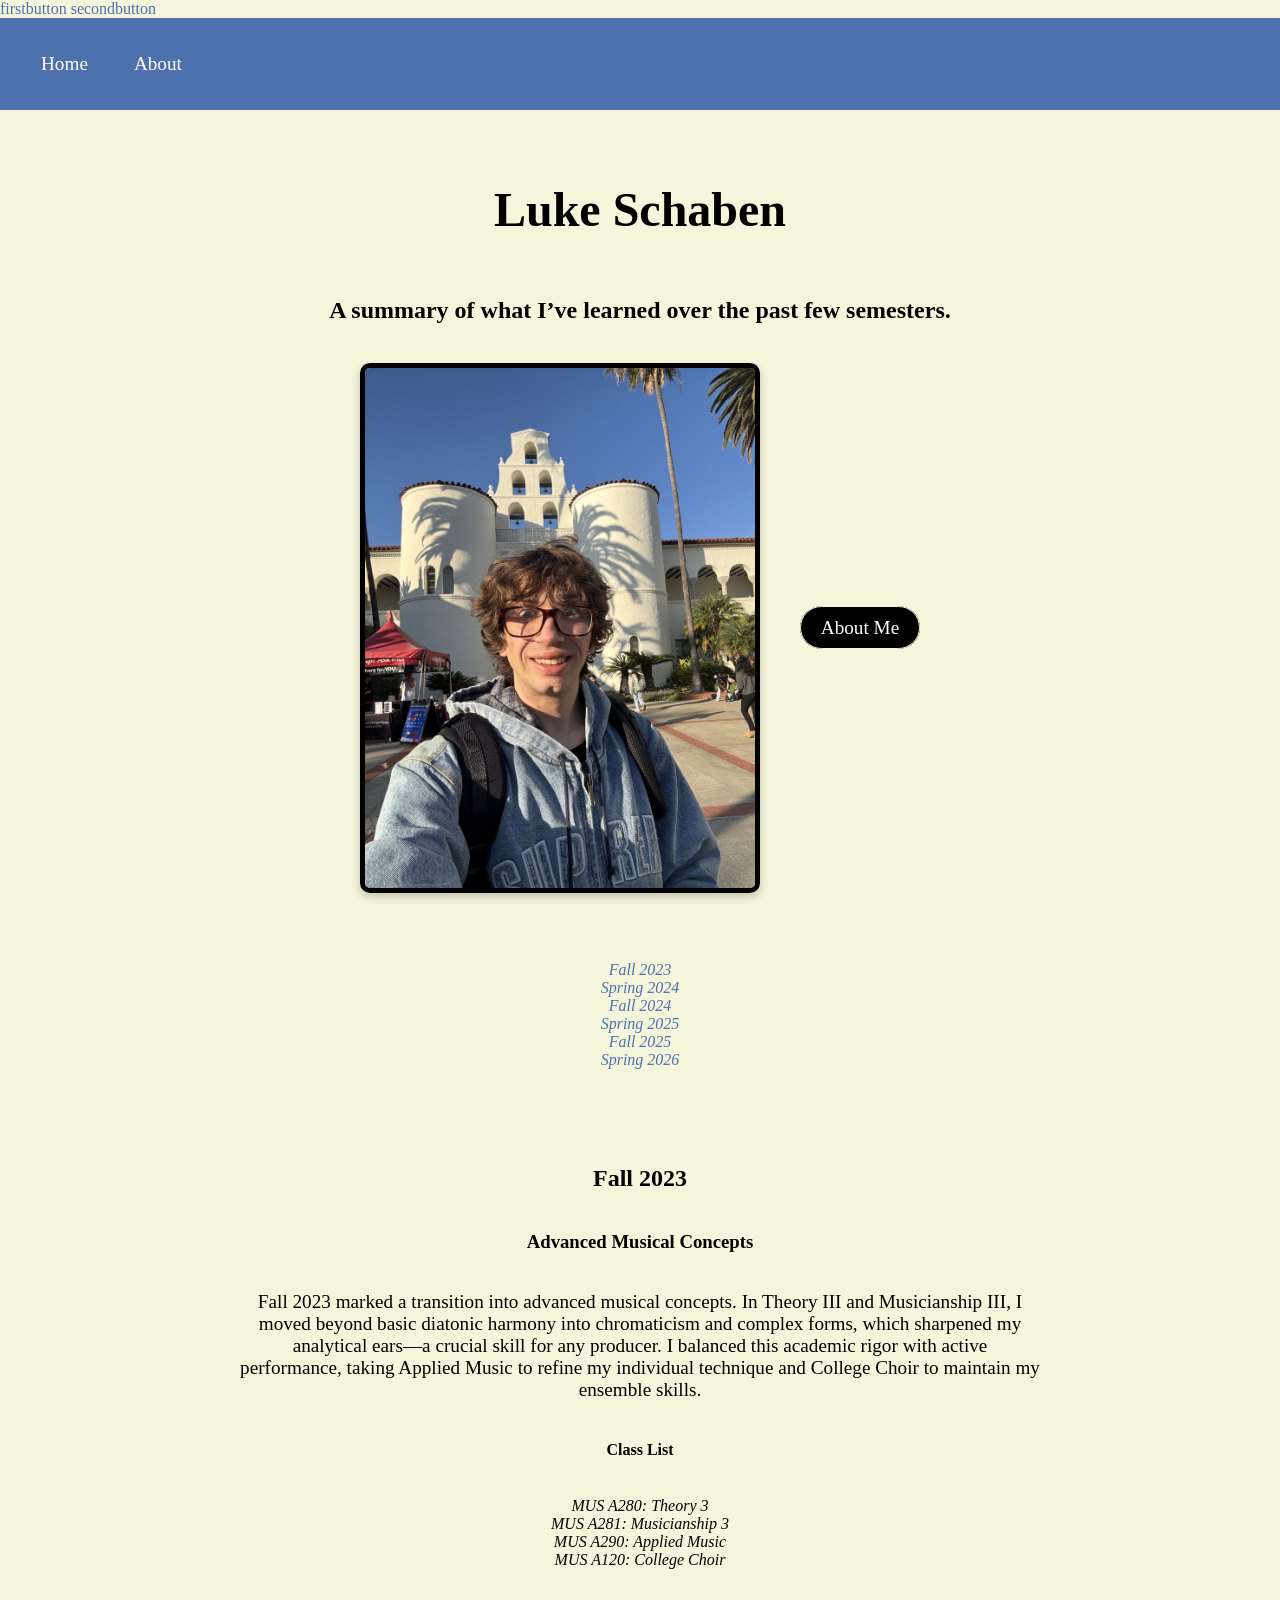
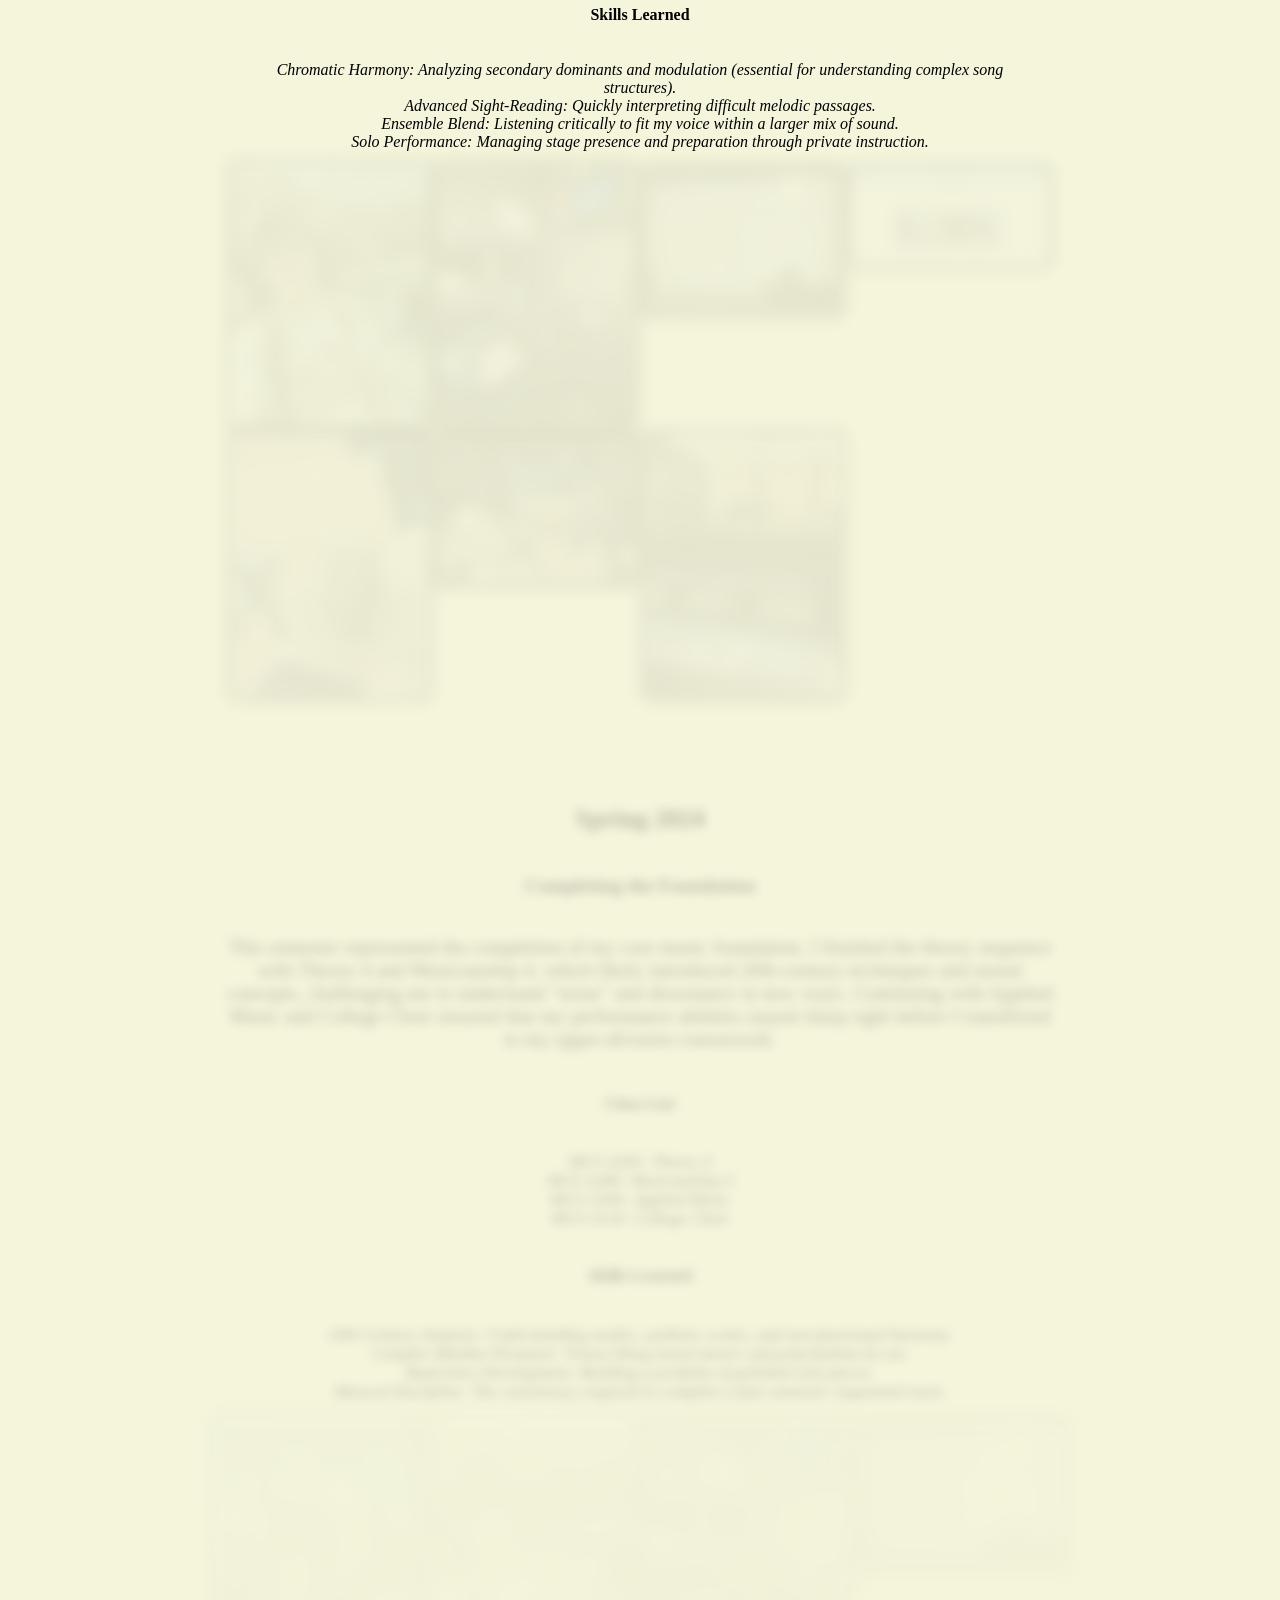
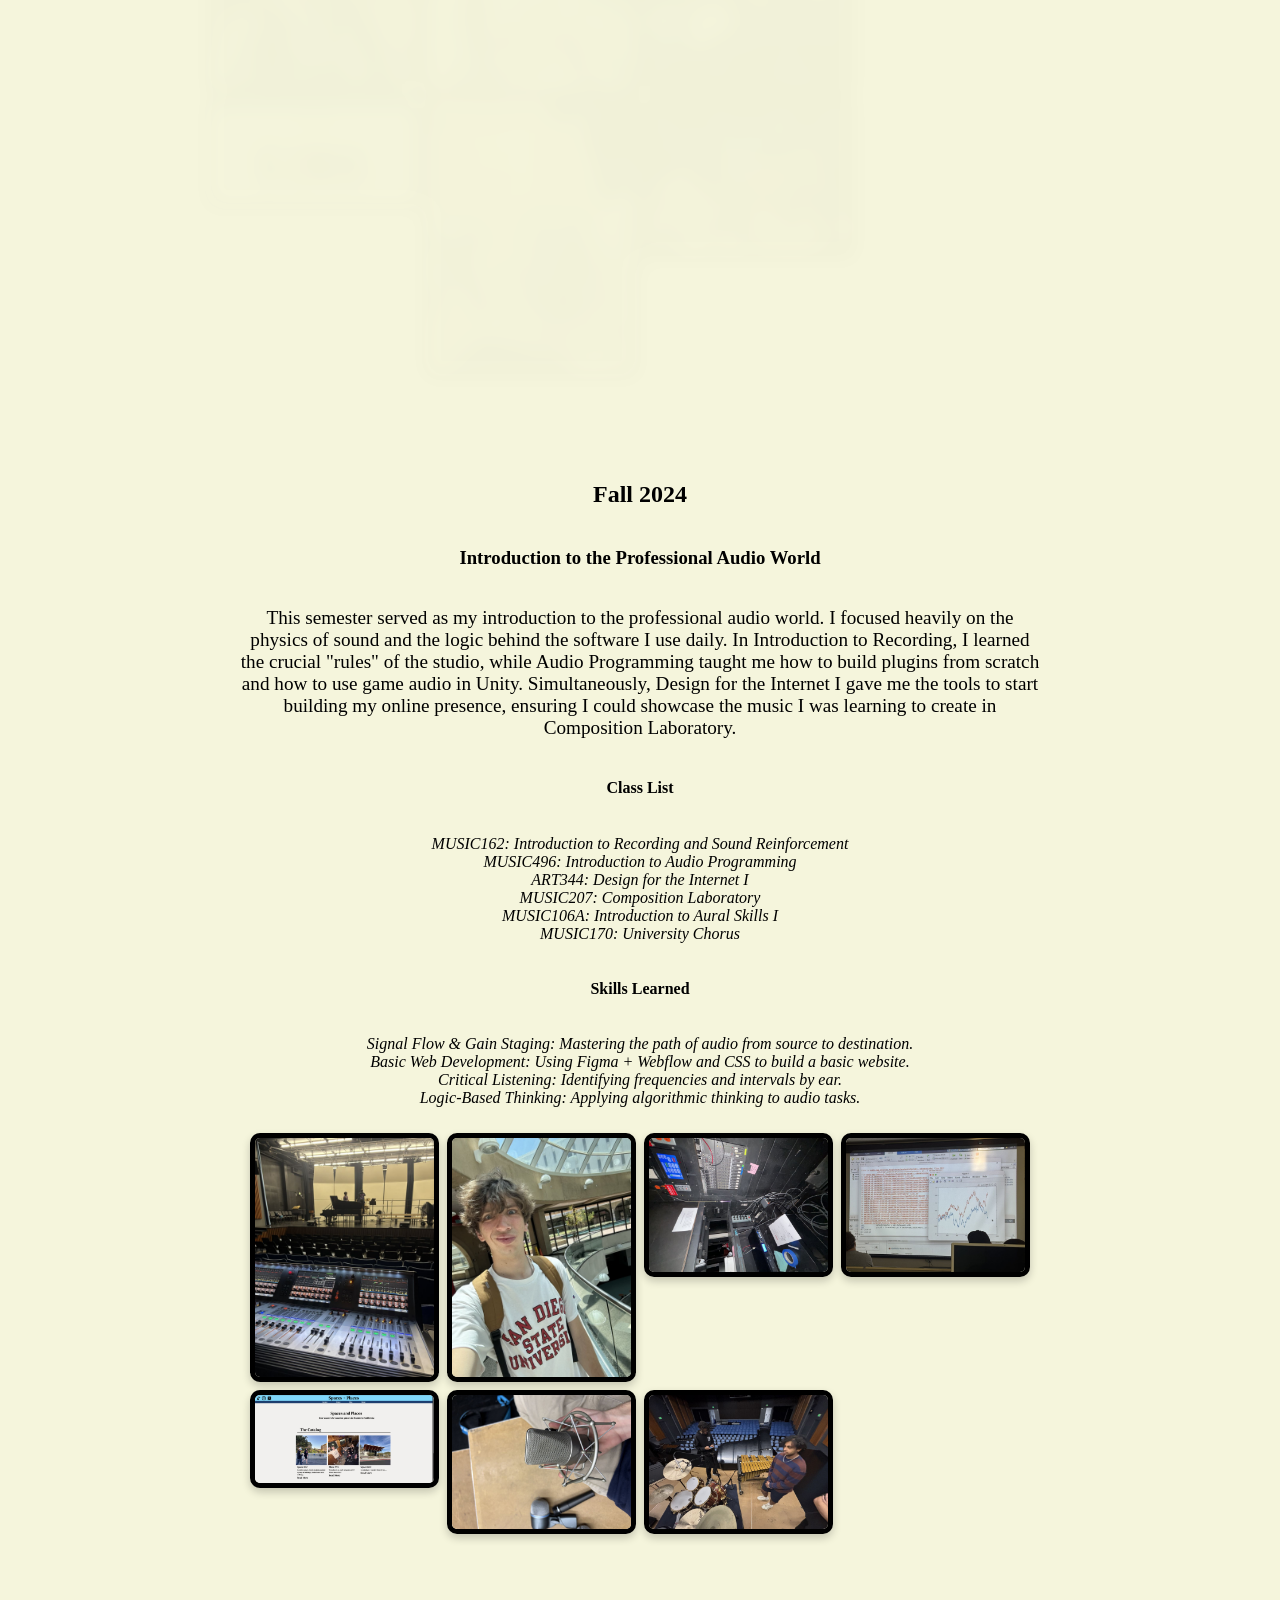
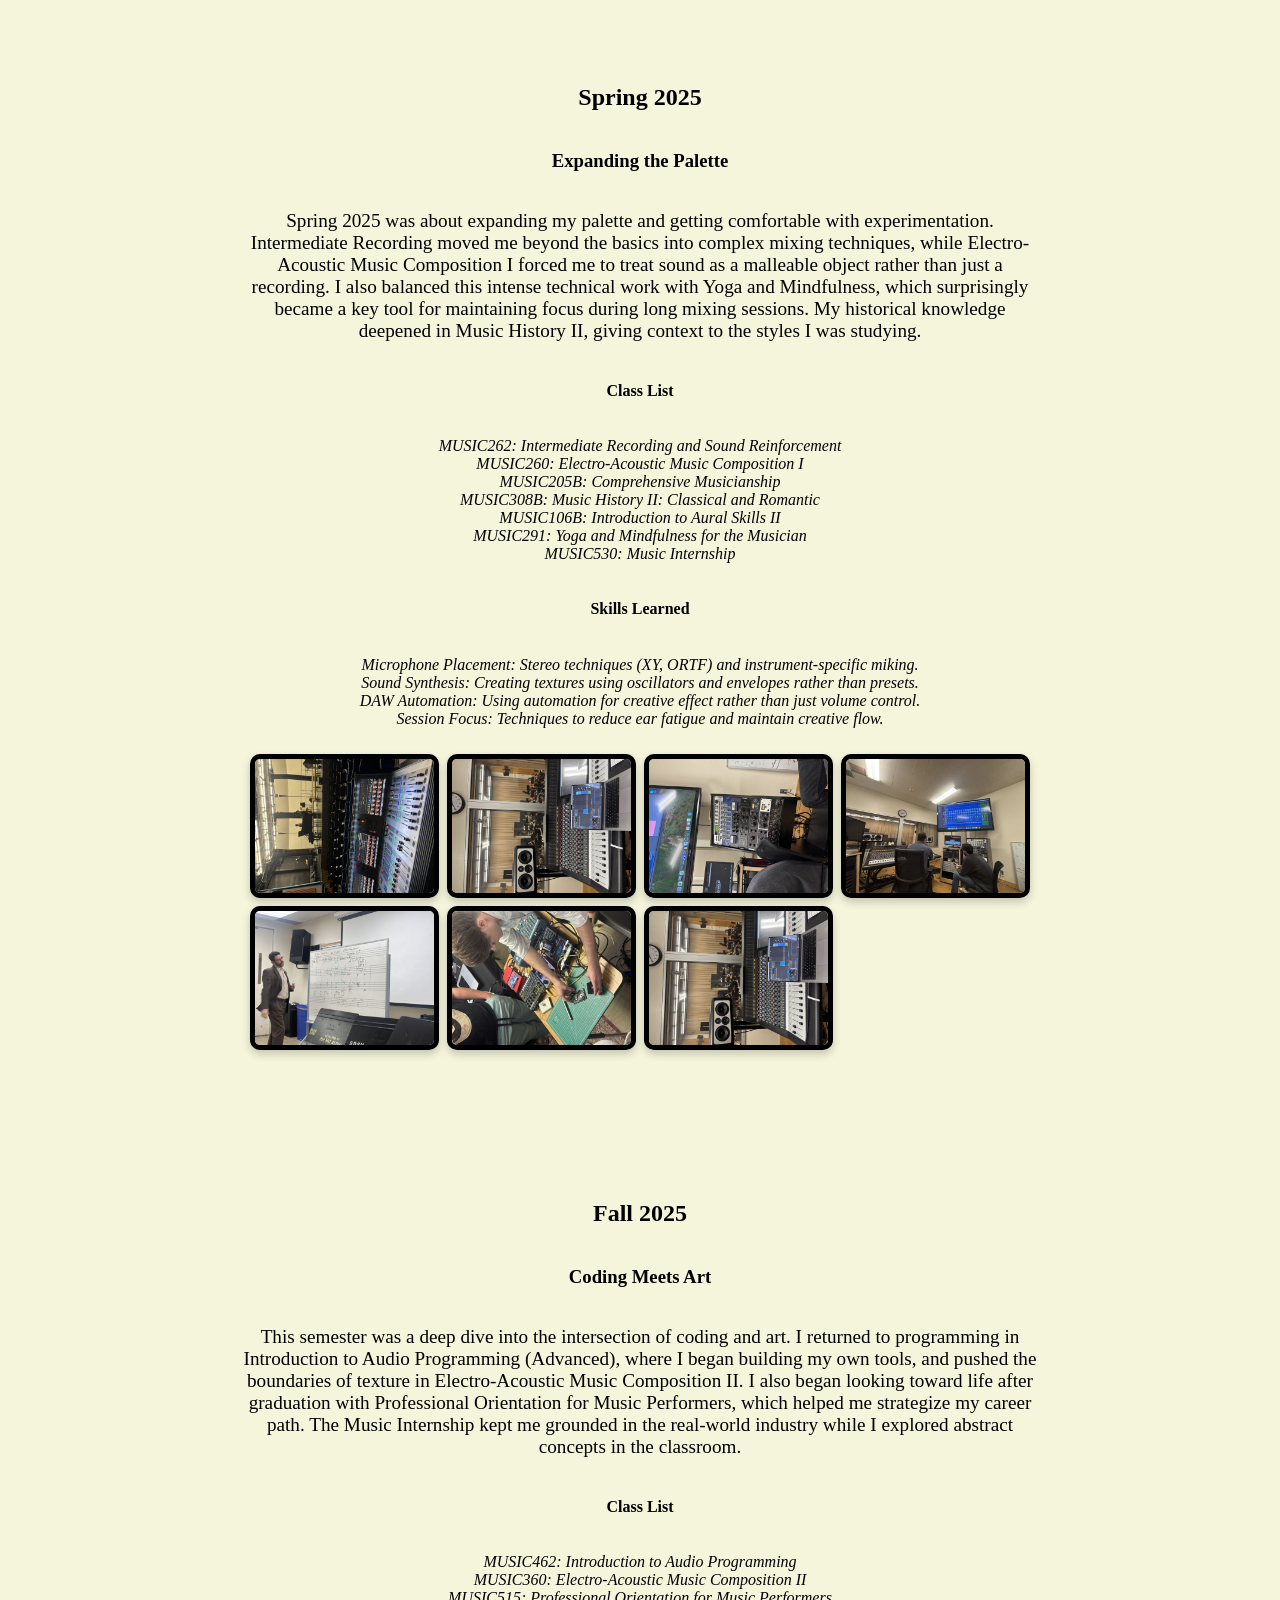
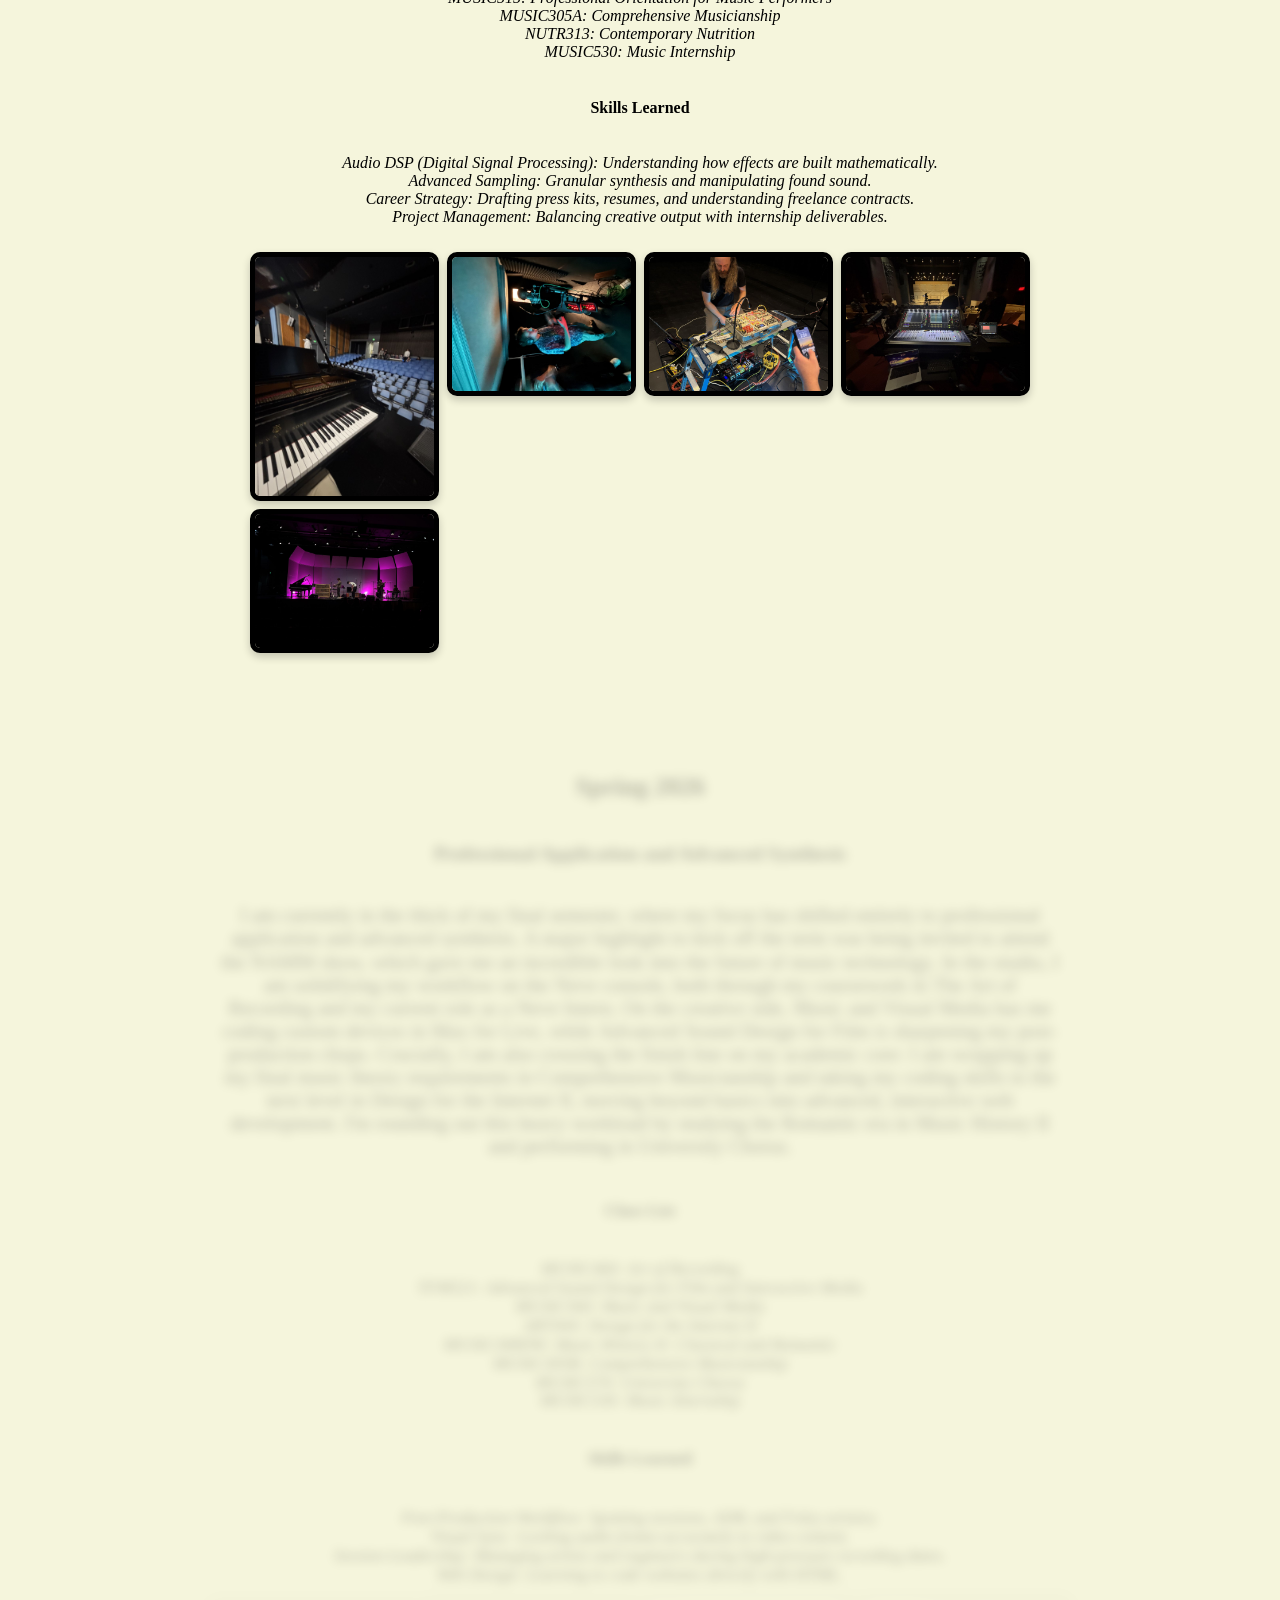
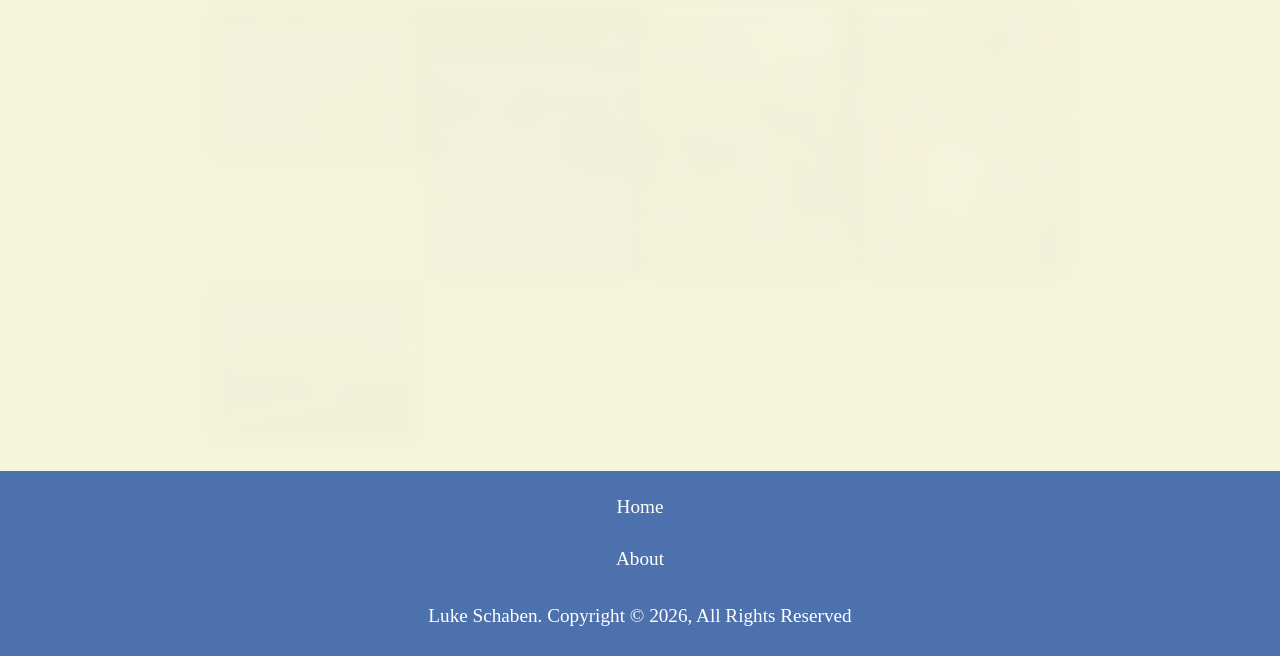
==== index.html @ eddf7b00 "Additions" ====
<!DOCTYPE html>
<html lang="en">
<head>
  <meta charset="UTF-8">
  <meta name="author" content="Art 444 Student Work">
  <meta name="viewport" content="width=device-width, initial-scale=1, shrink-to-fit=no">
  <title>Luke Schaben's College Experience</title>
  <link rel="stylesheet" href="css/styles.css">
  <link rel="stylesheet" href="css/responsive.css">
</head>
<body>
  <a id="first-button"> firstbutton </a>
  <a id="second-button"> secondbutton </a>

<div class="navbar">
  <a href="index.html">Home</a>
  <a href="about.html">About</a>
</div> 


<!-- MAIN HEADER --> 
<section id="header" class="header">
  <div class="container">
    <h1>Luke Schaben</h1>
    <h2>A summary of what I’ve learned over the past few semesters.</h2>
    <div class="pictureandbutton">
      <img class="pfp" src="images/v10_844.png" alt="Profile Picture">
      <div>
        <a class="button-container" href="about.html" target="_blank">About Me</a>
      </div> 
    </div>
  </div>
</section>

    <nav>
      <div class="container nav-container">
        <ul>
          <li><a href="#section-1">Fall 2023</a></li>
          <li><a href="#section-2">Spring 2024</a></li>
          <li><a href="#section-3">Fall 2024</a></li>
          <li><a href="#section-4">Spring 2025</a></li>
          <li><a href="#section-5">Fall 2025</a></li>
          <li><a href="#section-6">Spring 2026</a></li>
        </ul>
      </div>
    </nav>

<!-- FIRST SECTION --> 
<section id="section-1">
  <div class="semester">
    <h2>Fall 2023</h2>
    <h3>Advanced Musical Concepts</h3>
    <p>Fall 2023 marked a transition into advanced musical concepts. In Theory III and Musicianship III, I moved beyond basic diatonic harmony into chromaticism and complex forms, which sharpened my analytical ears—a crucial skill for any producer. I balanced this academic rigor with active performance, taking Applied Music to refine my individual technique and College Choir to maintain my ensemble skills.</p>
    <h4>Class List</h4>
    <ul>
      <li>MUS A280: Theory 3</li>
      <li>MUS A281: Musicianship 3</li>
      <li>MUS A290: Applied Music</li>
      <li>MUS A120: College Choir</li>
    </ul>
    <h4>Skills Learned</h4>
    <ul>
      <li>Chromatic Harmony: Analyzing secondary dominants and modulation (essential for understanding complex song structures).</li>
      <li>Advanced Sight-Reading: Quickly interpreting difficult melodic passages.</li>
      <li>Ensemble Blend: Listening critically to fit my voice within a larger mix of sound.</li>
      <li>Solo Performance: Managing stage presence and preparation through private instruction.</li>
    </ul>
    <div class="gallery">
      <div class="column">
      <img src="images/v1_128.png" alt="Fall 2023 image 1" loading="lazy"/>
      <img src="images/v1_129.png" alt="Fall 2023 image 2" loading="lazy"/>
      <img src="images/v1_131.png" alt="Fall 2023 image 3" loading="lazy"/>
      <img src="images/v1_132.png" alt="Fall 2023 image 4" loading="lazy"/>
      <img src="images/v1_133.png" alt="Fall 2023 image 5" loading="lazy"/>
      <img src="images/v1_135.png" alt="Fall 2023 image 6" loading="lazy"/>
      <img src="images/v1_136.png" alt="Fall 2023 image 7" loading="lazy"/>
    </div>
  </div>
</section>

<!-- SECOND SECTION -->  
<section id="section-2">
  <div class="semester">
    <h2>Spring 2024</h2>
    <h3>Completing the Foundation</h3>
    <p>This semester represented the completion of my core music foundation. I finished the theory sequence with Theory 4 and Musicianship 4, which likely introduced 20th-century techniques and atonal concepts, challenging me to understand "noise" and dissonance in new ways. Continuing with Applied Music and College Choir ensured that my performance abilities stayed sharp right before I transferred to my upper-division coursework.</p>
    <h4>Class List</h4>
    <ul>
      <li>MUS A285: Theory 4</li>
      <li>MUS A286: Musicianship 4</li>
      <li>MUS A290: Applied Music</li>
      <li>MUS A120: College Choir</li>
    </ul>
    <h4>Skills Learned</h4>
    <ul>
      <li>20th Century Analysis: Understanding modes, synthetic scales, and non-functional harmony.</li>
      <li>Complex Rhythm Dictation: Transcribing mixed meters and polyrhythms by ear.</li>
      <li>Repertoire Development: Building a portfolio of polished solo pieces.</li>
      <li>Musical Discipline: The consistency required to complete a four-semester sequential track.</li>
    </ul>
    <div class="gallery">
      <div class="column">
      <img src="images/v10_508.png" alt="Spring 2024 image 1" loading="lazy"/>
      <img src="images/v10_516.png" alt="Spring 2024 image 2" loading="lazy"/>
      <img src="images/v10_517.png" alt="Spring 2024 image 3" loading="lazy"/>
      <img src="images/v10_519.png" alt="Spring 2024 image 4" loading="lazy"/>
      <img src="images/v10_520.png" alt="Spring 2024 image 5" loading="lazy"/>
      <img src="images/v10_521.png" alt="Spring 2024 image 6" loading="lazy"/>
      <img src="images/v10_523.png" alt="Spring 2024 image 7" loading="lazy"/>
    </div>
  </div>
</section>

<!-- THIRD SECTION -->  
<section id="section-3">
  <div class="semester">
    <h2>Fall 2024</h2>
    <h3>Introduction to the Professional Audio World</h3>
    <p>This semester served as my introduction to the professional audio world. I focused heavily on the physics of sound and the logic behind the software I use daily. In Introduction to Recording, I learned the crucial "rules" of the studio, while Audio Programming taught me how to build plugins from scratch and how to use game audio in Unity. Simultaneously, Design for the Internet I gave me the tools to start building my online presence, ensuring I could showcase the music I was learning to create in Composition Laboratory.</p>
    <h4>Class List</h4>
    <ul>
      <li>MUSIC162: Introduction to Recording and Sound Reinforcement</li>
      <li>MUSIC496: Introduction to Audio Programming</li>
      <li>ART344: Design for the Internet I</li>
      <li>MUSIC207: Composition Laboratory</li>
      <li>MUSIC106A: Introduction to Aural Skills I</li>
      <li>MUSIC170: University Chorus</li>
    </ul>
    <h4>Skills Learned</h4>
    <ul>
      <li>Signal Flow & Gain Staging: Mastering the path of audio from source to destination.</li>
      <li>Basic Web Development: Using Figma + Webflow and CSS to build a basic website.</li>
      <li>Critical Listening: Identifying frequencies and intervals by ear.</li>
      <li>Logic-Based Thinking: Applying algorithmic thinking to audio tasks.</li>
    </ul>
    <div class="gallery">
      <div class="column">
      <img src="images/v10_524.png" alt="Fall 2024 image 1" loading="lazy"/>
      <img src="images/v10_596.png" alt="Fall 2024 image 2" loading="lazy"/>
      <img src="images/v10_597.png" alt="Fall 2024 image 3" loading="lazy"/>
      <img src="images/v10_599.png" alt="Fall 2024 image 4" loading="lazy"/>
      <img src="images/v10_600.png" alt="Fall 2024 image 5" loading="lazy"/>
      <img src="images/v10_601.png" alt="Fall 2024 image 6" loading="lazy"/>
      <img src="images/v10_603.png" alt="Fall 2024 image 7" loading="lazy"/>
    </div>
  </div>
</section>

<!-- FOURTH SECTION -->  
<section id="section-4">
  <div class="semester">
    <h2>Spring 2025</h2>
    <h3>Expanding the Palette</h3>
    <p>Spring 2025 was about expanding my palette and getting comfortable with experimentation. Intermediate Recording moved me beyond the basics into complex mixing techniques, while Electro-Acoustic Music Composition I forced me to treat sound as a malleable object rather than just a recording. I also balanced this intense technical work with Yoga and Mindfulness, which surprisingly became a key tool for maintaining focus during long mixing sessions. My historical knowledge deepened in Music History II, giving context to the styles I was studying.</p>
    <h4>Class List</h4>
    <ul>
      <li>MUSIC262: Intermediate Recording and Sound Reinforcement</li>
      <li>MUSIC260: Electro-Acoustic Music Composition I</li>
      <li>MUSIC205B: Comprehensive Musicianship</li>
      <li>MUSIC308B: Music History II: Classical and Romantic</li>
      <li>MUSIC106B: Introduction to Aural Skills II</li>
      <li>MUSIC291: Yoga and Mindfulness for the Musician</li>
      <li>MUSIC530: Music Internship</li>
    </ul>
    <h4>Skills Learned</h4>
    <ul>
      <li>Microphone Placement: Stereo techniques (XY, ORTF) and instrument-specific miking.</li>
      <li>Sound Synthesis: Creating textures using oscillators and envelopes rather than presets.</li>
      <li>DAW Automation: Using automation for creative effect rather than just volume control.</li>
      <li>Session Focus: Techniques to reduce ear fatigue and maintain creative flow.</li>
    </ul>
    <div class="gallery">
      <div class="column">
      <img src="images/v10_604.png" alt="Spring 2025 image 1" loading="lazy"/>
      <img src="images/v10_676.png" alt="Spring 2025 image 2" loading="lazy"/>
      <img src="images/v10_677.png" alt="Spring 2025 image 3" loading="lazy"/>
      <img src="images/v10_679.png" alt="Spring 2025 image 4" loading="lazy"/>
      <img src="images/v10_680.png" alt="Spring 2025 image 5" loading="lazy"/>
      <img src="images/v10_681.png" alt="Spring 2025 image 6" loading="lazy"/>
      <img src="images/v10_683.png" alt="Spring 2025 image 7" loading="lazy"/>
    </div>
  </div>
</section>

<!-- FIFTH SECTION -->  
<section id="section-5">
  <div class="semester">
    <h2>Fall 2025</h2>
    <h3>Coding Meets Art</h3>
    <p>This semester was a deep dive into the intersection of coding and art. I returned to programming in Introduction to Audio Programming (Advanced), where I began building my own tools, and pushed the boundaries of texture in Electro-Acoustic Music Composition II. I also began looking toward life after graduation with Professional Orientation for Music Performers, which helped me strategize my career path. The Music Internship kept me grounded in the real-world industry while I explored abstract concepts in the classroom.</p>
    <h4>Class List</h4>
    <ul>
      <li>MUSIC462: Introduction to Audio Programming</li>
      <li>MUSIC360: Electro-Acoustic Music Composition II</li>
      <li>MUSIC515: Professional Orientation for Music Performers</li>
      <li>MUSIC305A: Comprehensive Musicianship</li>
      <li>NUTR313: Contemporary Nutrition</li>
      <li>MUSIC530: Music Internship</li>
    </ul>
    <h4>Skills Learned</h4>
    <ul>
      <li>Audio DSP (Digital Signal Processing): Understanding how effects are built mathematically.</li>
      <li>Advanced Sampling: Granular synthesis and manipulating found sound.</li>
      <li>Career Strategy: Drafting press kits, resumes, and understanding freelance contracts.</li>
      <li>Project Management: Balancing creative output with internship deliverables.</li>
    </ul>
    <div class="gallery">
      <div class="column">
      <img src="images/v10_684.png" alt="Fall 2025 image 1" loading="lazy"/>
      <img src="images/v10_756.png" alt="Fall 2025 image 2" loading="lazy"/>
      <img src="images/v10_759.png" alt="Fall 2025 image 3" loading="lazy"/>
      <img src="images/v10_760.png" alt="Fall 2025 image 4" loading="lazy"/>
      <img src="images/v10_763.png" alt="Fall 2025 image 5" loading="lazy"/>
    </div>
  </div>
</section>

<!-- SIXTH SECTION -->  
<section id="section-6">
  <div class="semester">
    <h2>Spring 2026</h2>
    <h3>Professional Application and Advanced Synthesis</h3>
    <p>I am currently in the thick of my final semester, where my focus has shifted entirely to professional application and advanced synthesis. A major highlight to kick off the term was being invited to attend the NAMM show, which gave me an incredible look into the future of music technology. In the studio, I am solidifying my workflow on the Neve console, both through my coursework in The Art of Recording and my current role as a Neve Intern. On the creative side, Music and Visual Media has me coding custom devices in Max for Live, while Advanced Sound Design for Film is sharpening my post-production chops. Crucially, I am also crossing the finish line on my academic core: I am wrapping up my final music theory requirements in Comprehensive Musicianship and taking my coding skills to the next level in Design for the Internet II, moving beyond basics into advanced, interactive web development. I'm rounding out this heavy workload by studying the Romantic era in Music History II and performing in University Chorus.</p>
    <h4>Class List</h4>
    <ul>
      <li>MUSIC460: Art of Recording</li>
      <li>TFM521: Advanced Sound Design for Film and Interactive Media</li>
      <li>MUSIC560: Music and Visual Media</li>
      <li>ART444: Design for the Internet II</li>
      <li>MUSIC308DW: Music History II: Classical and Romantic</li>
      <li>MUSIC305B: Comprehensive Musicianship</li>
      <li>MUSIC570: University Chorus</li>
      <li>MUSIC530: Music Internship</li>
    </ul>
    <h4>Skills Learned</h4>
    <ul>
      <li>Post-Production Workflow: Spotting sessions, ADR, and Foley artistry.</li>
      <li>Visual Sync: Locking audio frame-accurately to video content.</li>
      <li>Session Leadership: Managing artists and engineers during high-pressure recording dates.</li>
      <li>Web Design: Learning to code websites directly with HTML.</li>
    </ul>
    <div class="gallery">
      <div class="column">
      <img src="images/v10_764.png" alt="Spring 2026 image 1" loading="lazy"/>
      <img src="images/v10_836.png" alt="Spring 2026 image 2" loading="lazy"/>
      <img src="images/v10_837.png" alt="Spring 2026 image 3" loading="lazy"/>
      <img src="images/v10_841.png" alt="Spring 2026 image 4" loading="lazy"/>
      <img src="images/v10_843.png" alt="Spring 2026 image 5" loading="lazy"/>
    </div>
  </div>
</section>

<!-- FOOTER SECTION -->  
<footer>
  <div class="container">
    <a href="index.html">Home</a>
    <a href="about.html">About</a>
      <p>Luke Schaben. Copyright © 2026, All Rights Reserved</p>
  </div>
</footer>
<script src="js/scripts.js"></script>
</body>
</html>
---- css/styles.css ----
/* CSS GOES HERE */
html {
    font-family: Georgia, 'Times New Roman', Times, serif !important;
}
:root {
    --primary-bg-color: beige;
    --primary-color: #4D71AC;
}
* {
  box-sizing: border-box;
}

body {
    margin: 0;
	padding: 0;
	border: 0;
	font-size: 100%;
	font: inherit;
	vertical-align: baseline;
    background-color: var(--primary-bg-color);
    
}
ol li {
    font-weight: bold;
}
div#wrapper {
    background: coral;
}
div.text-wrapper {
    font-family: Georgia, 'Times New Roman', Times, serif;
}
div p:nth-child(1) {
    font-size: 14px;
}

section {
    padding: 60px 20px;
}
.container {
    width: 100%;
    display: flex;
    flex-direction: column;
    align-items: center;
    justify-content: space-evenly;
    text-align: center;
    flex-wrap: wrap;
    margin: 0 auto;
    max-width: 800px;
}
.pfp {
    width: 50%;
    height: 50%;
    border-radius: 10px;
}
.semester {
    max-width: 800px;
    margin: 0 auto;
    display: flex;
    flex-direction: column;
    align-items: center;
    text-align: center;
}
h1 {
    font-size: 3em;
}
h2 {
    font-size: 1.5em;
}
p {
    font-size: 1.2em;
}
footer {
    background-color: #4D71AC;
    color: #fff;
    padding: 10px;
}
* {
  box-sizing: border-box;
}

body {
  margin: 0;
}

.header {
  text-align: center;
  padding: 32px;
}

.gallery {
    padding: 10px;
    width: 100%;
}

/* Four-column grid layout */
.column {
    display: grid;
    grid-template-columns: repeat(4, 1fr);
    gap: 8px;
    width: 100%;
}

.column img {
    width: 100%;
    height: auto;
    vertical-align: middle;
}

/* img {
    width: auto;
    height: auto;
    border-radius: 10px;
    transition: transform 0.3s ease;
    border: 5px solid black;
border-radius: 10px;
box-shadow: 0 4px 8px rgba(0, 0, 0, 0.2);
}
*/
.navbar {
    padding: 20px;
    background-color: #4D71AC;
    overflow: hidden;
}
.navbar a, footer a {
    color: white;
    text-decoration: none;
    padding: 14px 20px;
    display: inline-block;
    font-size: 1.2em;
    border: #4D71AC solid 1px;
}
a:hover {
    background-color: white;
    color: black;
    border: black solid 1px;
}
.gallery img:hover {
    transform: scale(1.2);
    transition: transform 0.1s ease-in-out;
}
.button-container {
    background-color: #000000;
    color: white;
    border: beige solid 1px;
    padding: 10px 20px;
    border-radius: 10em;
    font-size: 1.2em;
    cursor: pointer;
    text-decoration: none;
}

a {
    text-decoration: none;
    color:#4D71AC;
}
img {
    width: 44%;
    height: auto;
    border-radius: 10px;
    transition: transform 0.3s ease;
    border: 5px solid black;
    box-shadow: 0 4px 8px rgba(0, 0, 0, 0.2);
}
li {
    font-style: italic;
}
.about-container {
    width: 100%;
    display: flex;
    flex-direction: column;
    align-items: center;
    justify-content: center;
    text-align: center;
    flex-wrap: wrap;
    margin: 0 auto;
    max-width: 800px;
}
.pictureandbutton {
    display: flex;
    flex-direction: row;
    align-items: center;
    justify-content: center;
    gap: 40px;
    flex-wrap: wrap;
    margin: 20px auto;
}

ul {
    list-style-type: none;
    padding: 0;
}

.lightbox-modal {
  display: none;
  position: fixed;
  top: 0;
  left: 0;
  width: 100%;
  height: 100%;
  background-color: rgba(0, 0, 0, 0.8);
  z-index: 1000;
  align-items: center;
  justify-content: center;
}

.lightbox-modal.active {
  display: flex;
}

.lightbox-img {
  max-width: 90%;
  max-height: 90vh;
  width: auto;
  height: auto;
  object-fit: contain;
}

.lightbox-close {
  position: absolute;
  top: 20px;
  right: 30px;
  color: white;
  font-size: 40px;
  cursor: pointer;
}

.lightbox-close:hover {
  opacity: 0.8;
}

.gallery img {
  cursor: pointer;
}

@keyframes myAnimation {
  10% { transform: rotate(0deg); }
  20% { transform: rotate(2deg); }
  30% { transform: rotate(-2deg); }
  40% { transform: rotate(2deg); }
  50% { transform: rotate(-2deg); }
  60% { transform: rotate(2deg); }     
}

h1 {
  animation: myAnimation 5s infinite;
}
.fade-in {
  opacity: 0.25;
  filter: blur(5px);
  transform: scale(1.05);
  transition: opacity 0.125s ease-in, filter 0.145s ease-in, transform 0.145s ease-in;
}

.fade-in.visible {
  opacity: 1;
  filter: blur(0px);
  transform: scale(1);
}
---- css/responsive.css ----
/* TABLET VIEW */
@media only screen and (max-width:992px) {
h1 { font-size: 2em; }
  h2 { font-size: 1.2em; }
  p { font-size: 1em; }
}


/* MOBILE VIEW */
@media only screen and (max-width: 478px) {
h1 { font-size: 2em; }
  h2, h3, h4 { font-size: 1.2em; }
  p { font-size: 1em; }
    }

/* Responsive: 2 columns on tablet (THIS IS FOR THE GALLERY)*/
@media screen and (max-width: 800px) {
    .column {
        grid-template-columns: repeat(2, 1fr);
    }
}

/* Responsive: 1 column on mobile (ALSO 4 GALLERY, yes I want to keep 2 image columns for mobile)*/
@media screen and (max-width: 600px) {
    .column {
        grid-template-columns: repeat(2, 1fr);
    }
}
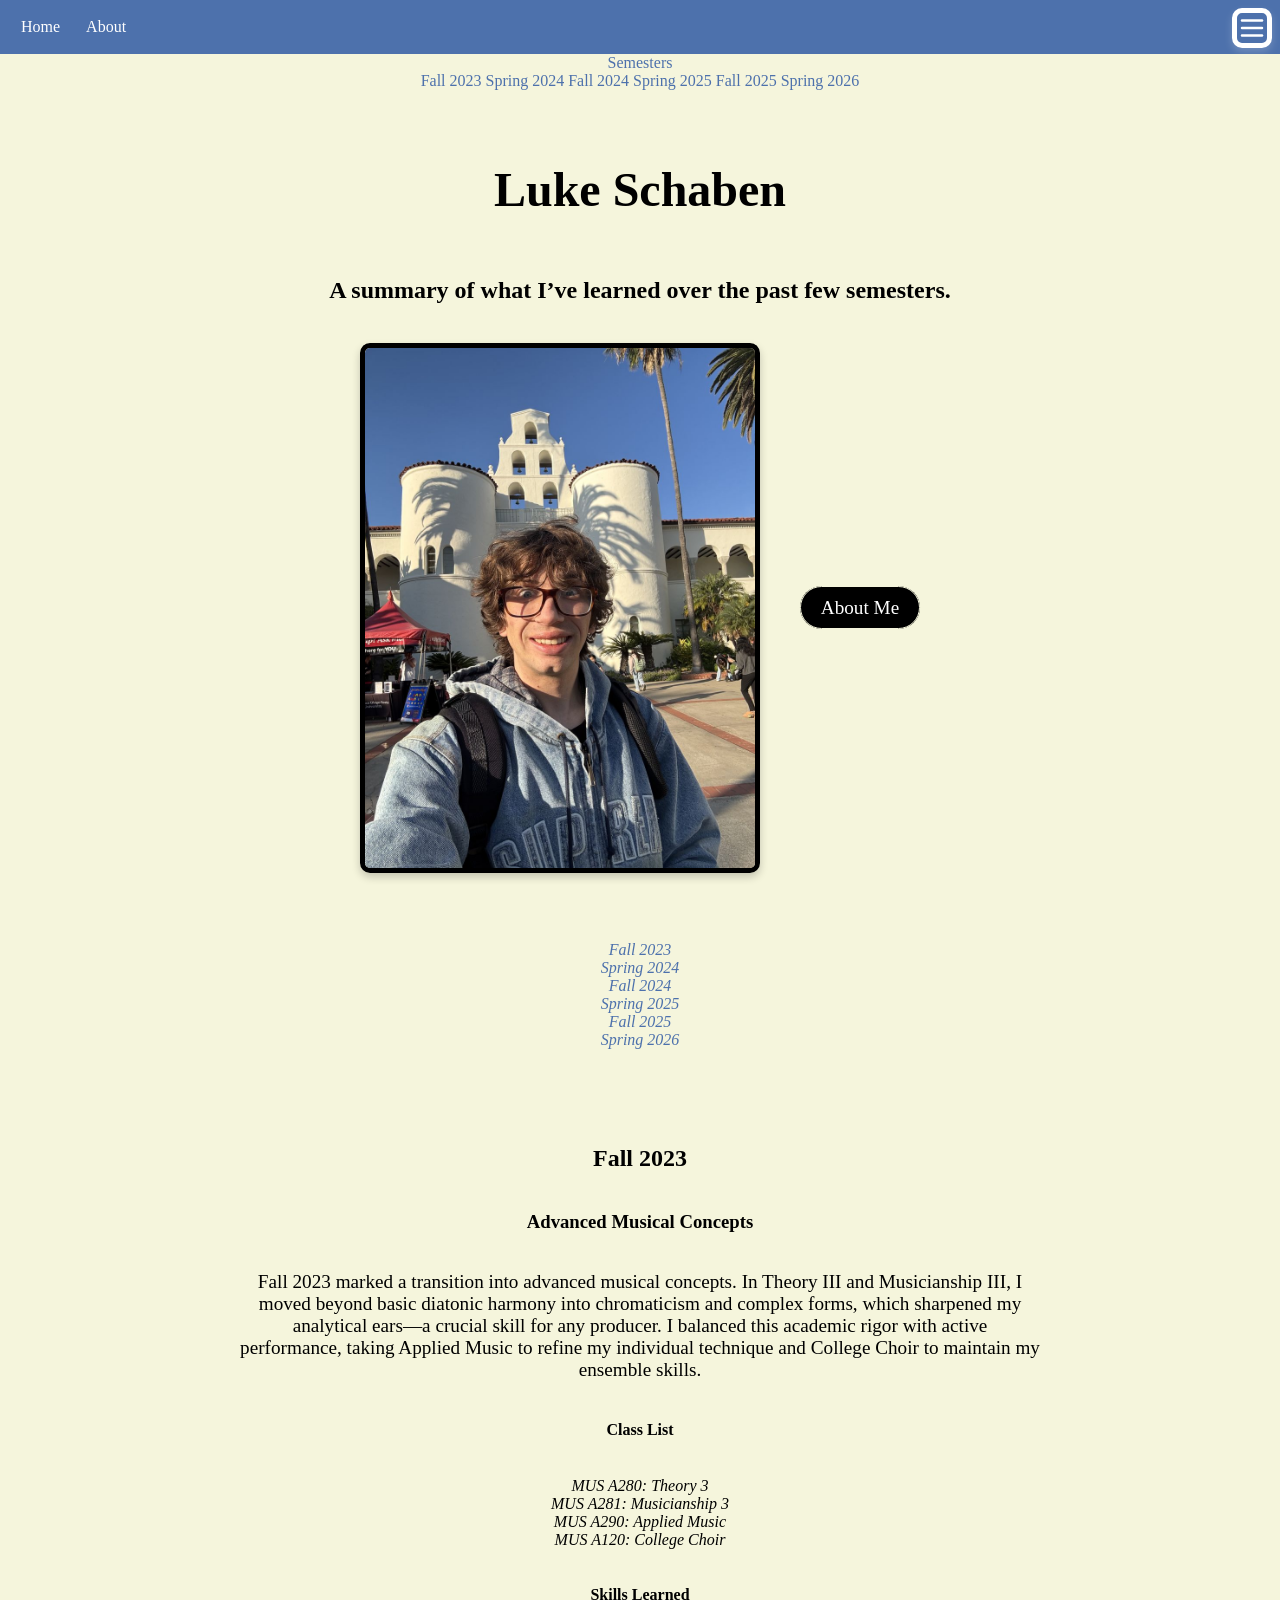
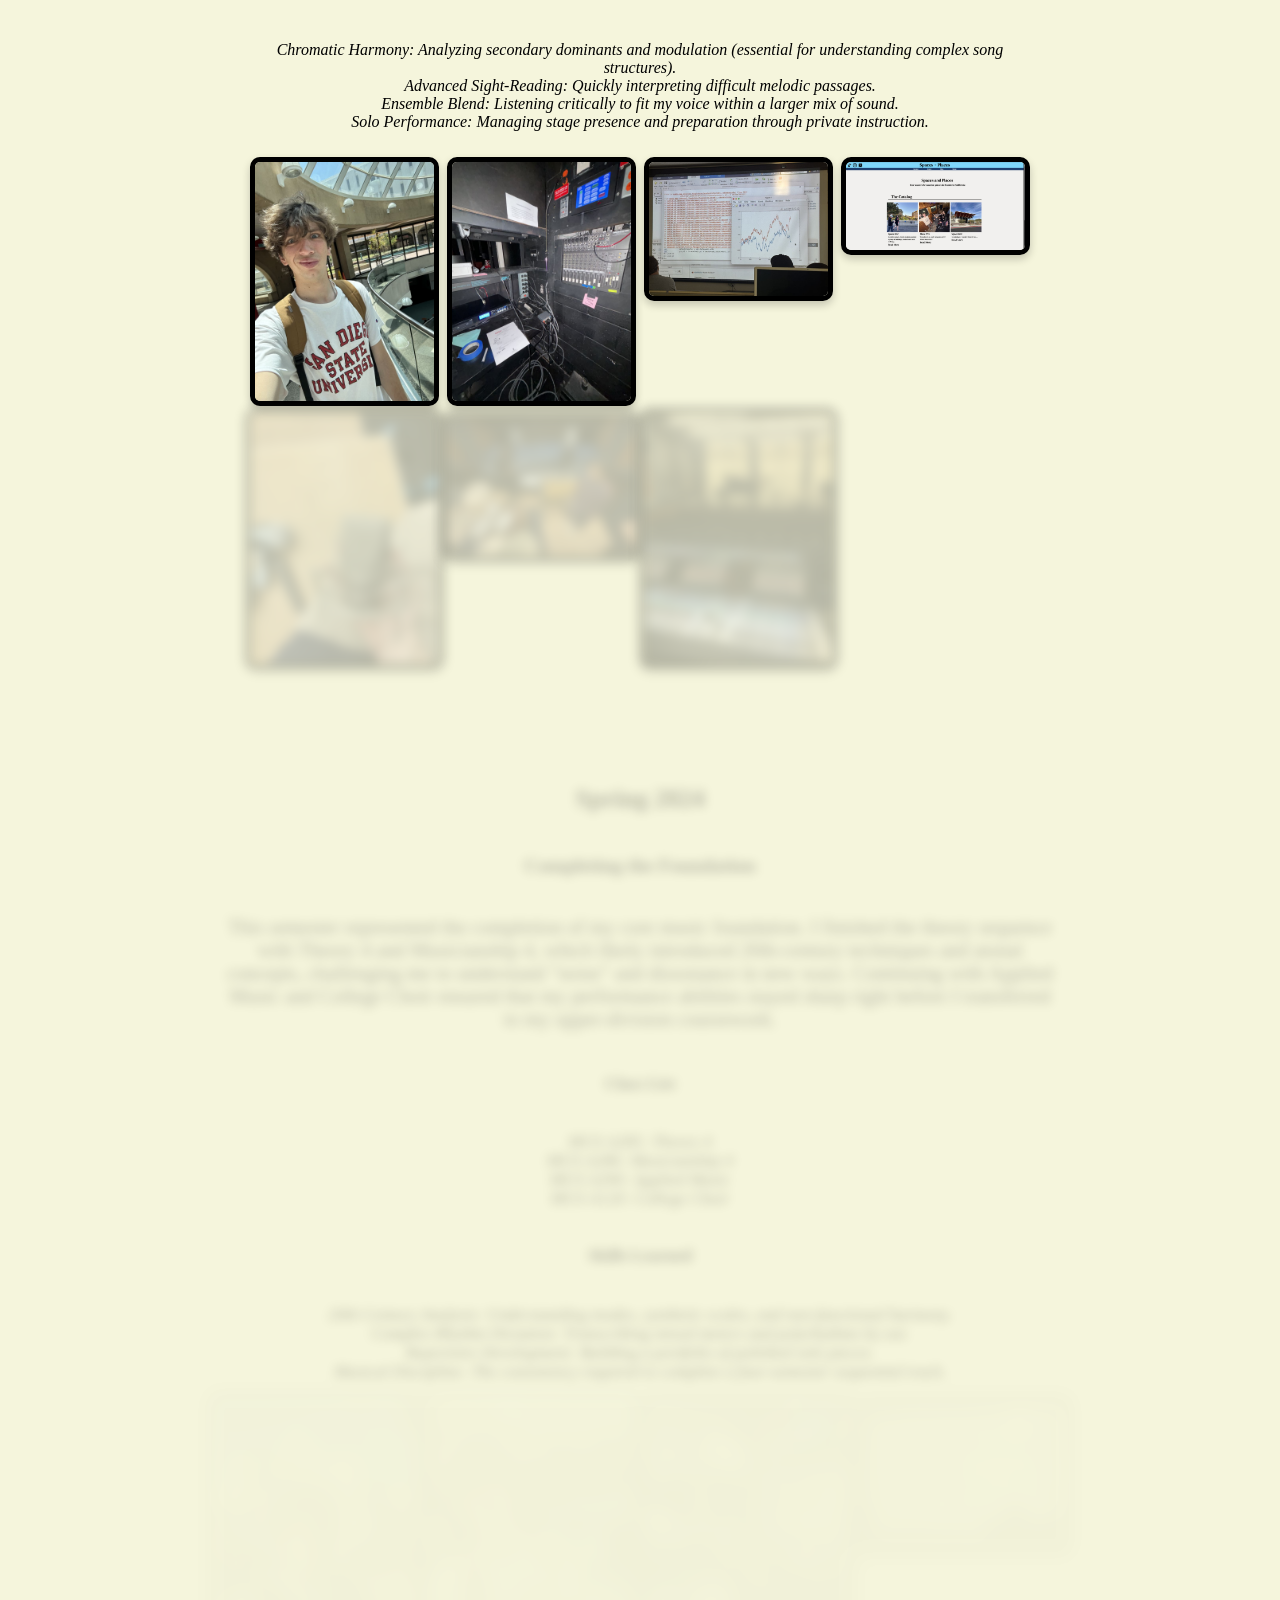
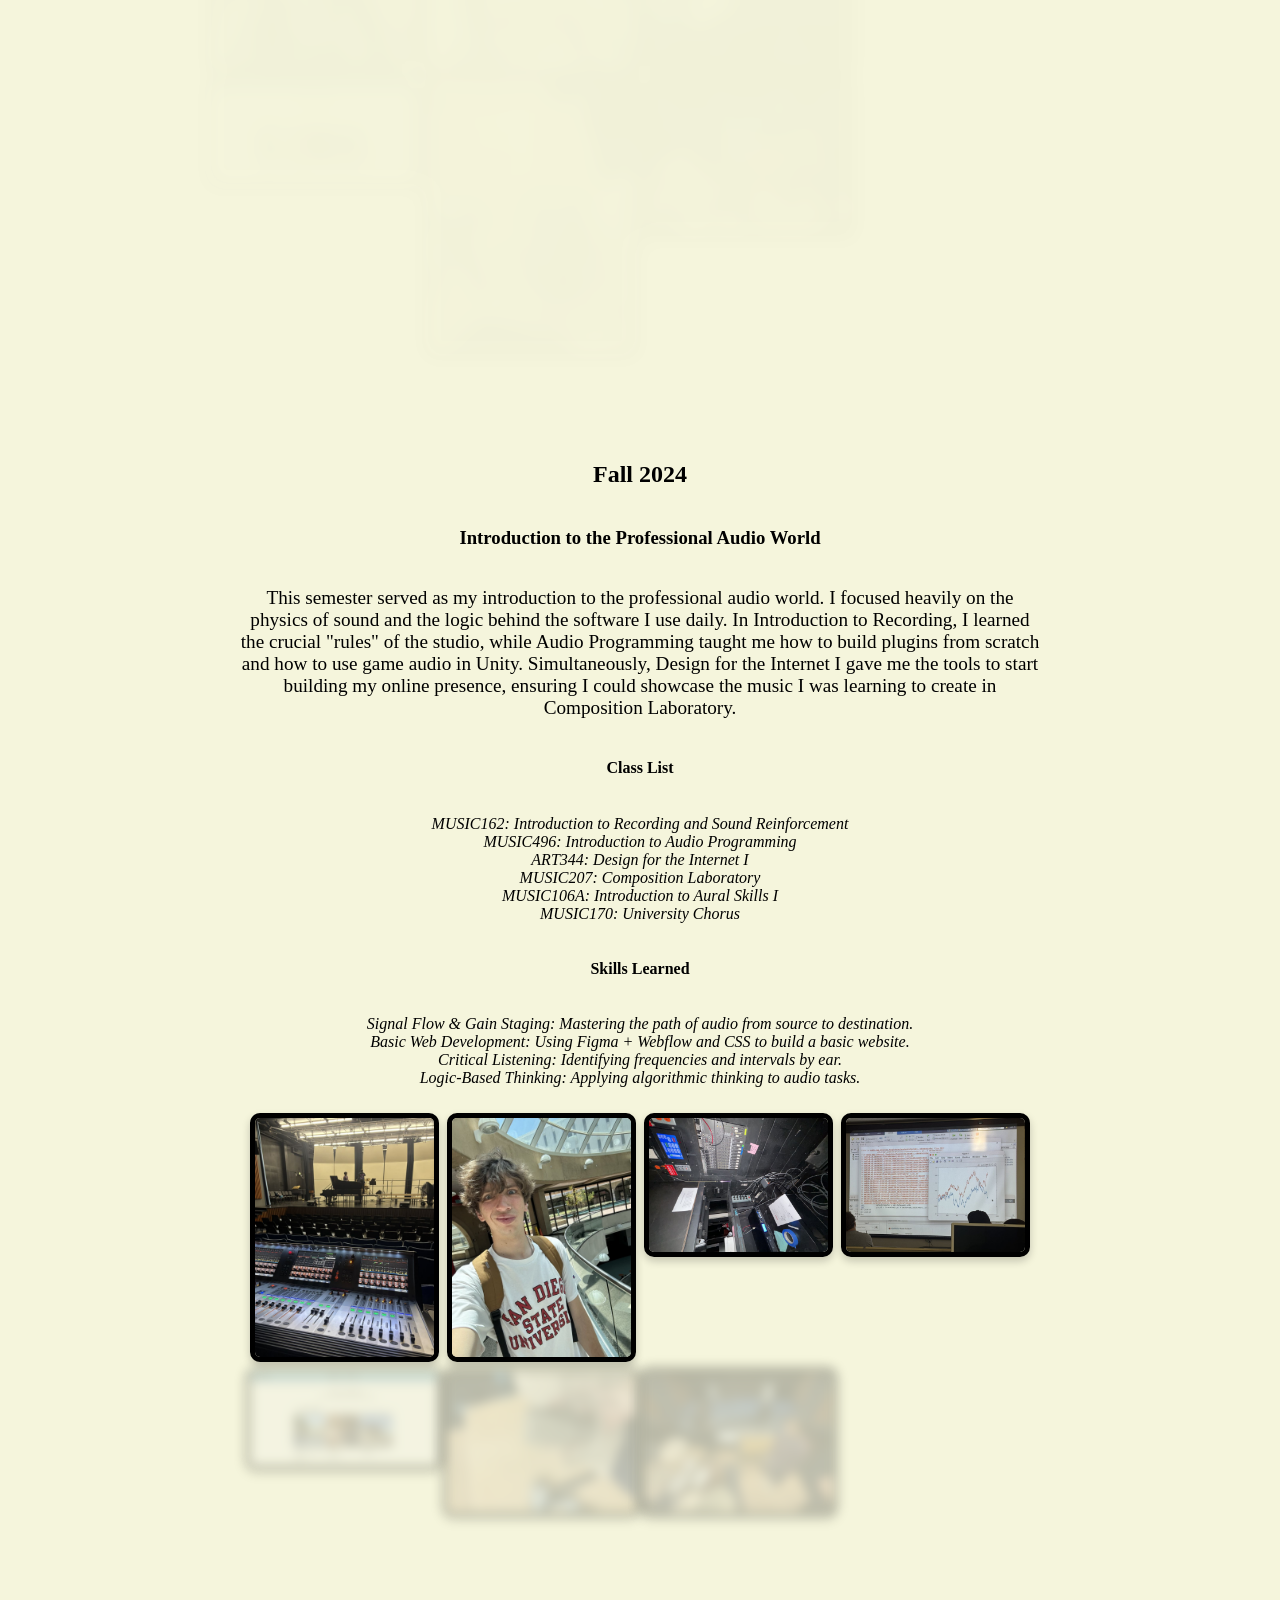
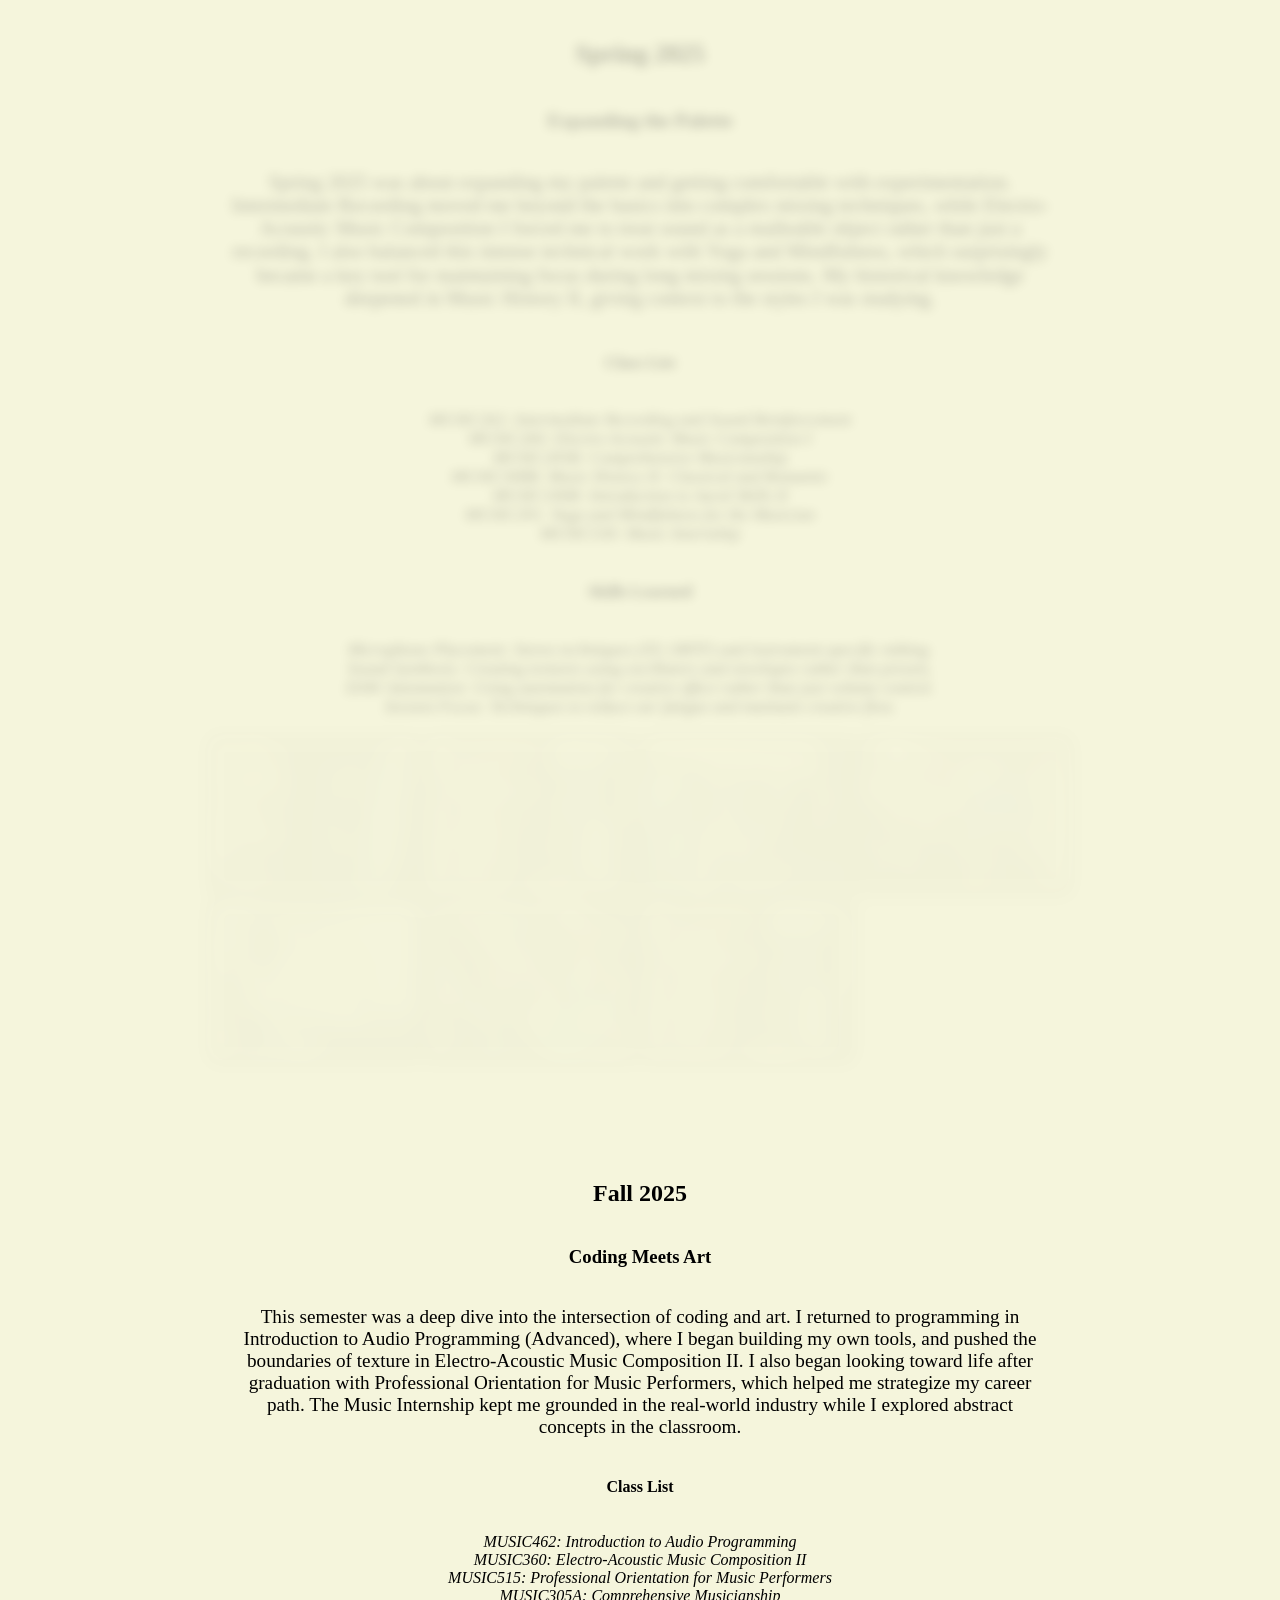
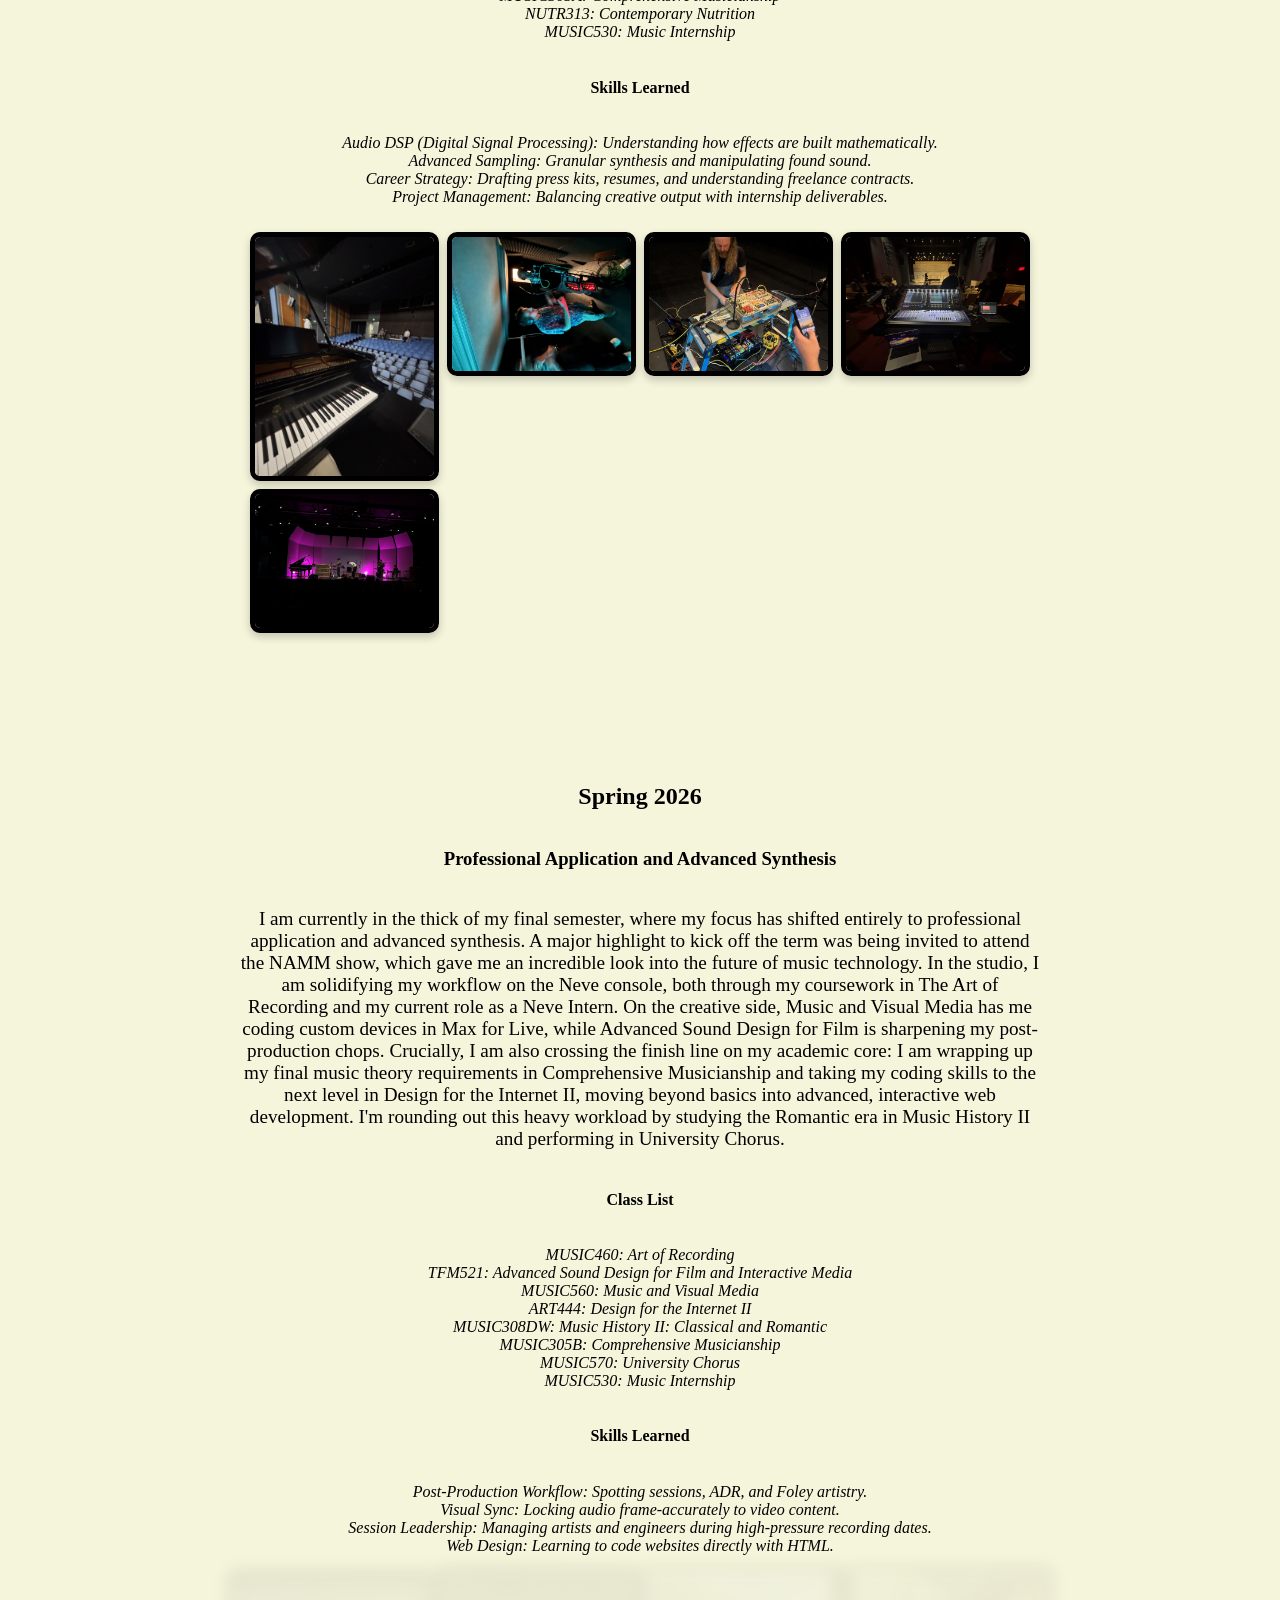
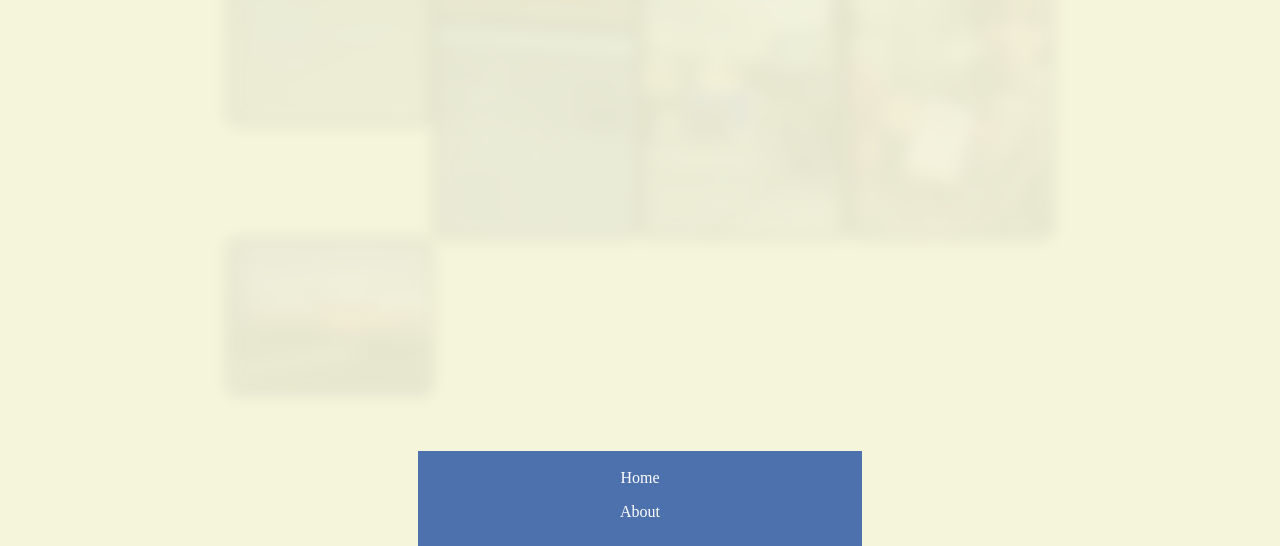
==== commit 2f494190: "updatesesss" ====
--- a/index.html
+++ b/index.html
@@ -9,14 +9,28 @@
   <link rel="stylesheet" href="css/responsive.css">
 </head>
 <body>
-  <a id="first-button"> firstbutton </a>
+  <!-- <a id="first-button"> firstbutton </a>
   <a id="second-button"> secondbutton </a>
+-->
 
 <div class="navbar">
   <a href="index.html">Home</a>
   <a href="about.html">About</a>
+</div>
+<div class="burger">
+    <img src="svg/burger-menu.svg" alt="Menu Icon">
+    </div>
 </div> 
-
+  <div class="dropdown">
+    <a href="#">Semesters</a>
+    <div class="dropdown-content">
+      <a href="#section-1">Fall 2023</a>
+      <a href="#section-2">Spring 2024</a>
+      <a href="#section-3">Fall 2024</a>
+      <a href="#section-4">Spring 2025</a>
+      <a href="#section-5">Fall 2025</a>
+      <a href="#section-6">Spring 2026</a>
+    </div>
 
 <!-- MAIN HEADER --> 
 <section id="header" class="header">
--- a/css/styles.css
+++ b/css/styles.css
@@ -2,6 +2,17 @@
 html {
     font-family: Georgia, 'Times New Roman', Times, serif !important;
 }
+  body.navbar-not-at-top & {
+    position: fixed;
+    top: 0;
+    left: 0;
+    width: 100%;
+  }
+  @at-root {
+    body.navbar-not-at-top {
+      padding-top: 44px;
+    }
+  }
 :root {
     --primary-bg-color: beige;
     --primary-color: #4D71AC;
@@ -117,16 +128,16 @@
 }
 */
 .navbar {
-    padding: 20px;
+    padding: 10px;
     background-color: #4D71AC;
     overflow: hidden;
 }
 .navbar a, footer a {
     color: white;
     text-decoration: none;
-    padding: 14px 20px;
+    padding: 7px 10px;
     display: inline-block;
-    font-size: 1.2em;
+    font-size: 1em;
     border: #4D71AC solid 1px;
 }
 a:hover {
@@ -255,4 +266,29 @@
   opacity: 1;
   filter: blur(0px);
   transform: scale(1);
+}
+.dropdown {
+  position: relative;
+  display: flex;
+  flex-direction: column;
+  align-items: center;
+}
+
+.burger {
+    position: fixed;
+    top: 0;
+    right: 0;
+    z-index: 1001;
+    width: 40px;
+    height: 40px;
+    cursor: pointer;
+    margin: 8px 8px 0 0;
+    padding: 0;
+    color: white;
+    filter: invert(1) brightness(1.2);
+}
+
+.burger img {
+    width: 100%;
+    height: 100%;
 }
--- a/css/responsive.css
+++ b/css/responsive.css
@@ -25,4 +25,20 @@
     .column {
         grid-template-columns: repeat(2, 1fr);
     }
+}
+
+.navbar.fixed {
+    animation: opacity 3s ease-in-out forwards;
+    position: fixed;
+    top: 0;
+    width: 100%;
+    z-index: 1000;
+}
+@keyframes opacity {
+    from {
+        opacity: 0;
+    }
+    to {
+        opacity: 1;
+    }
 }
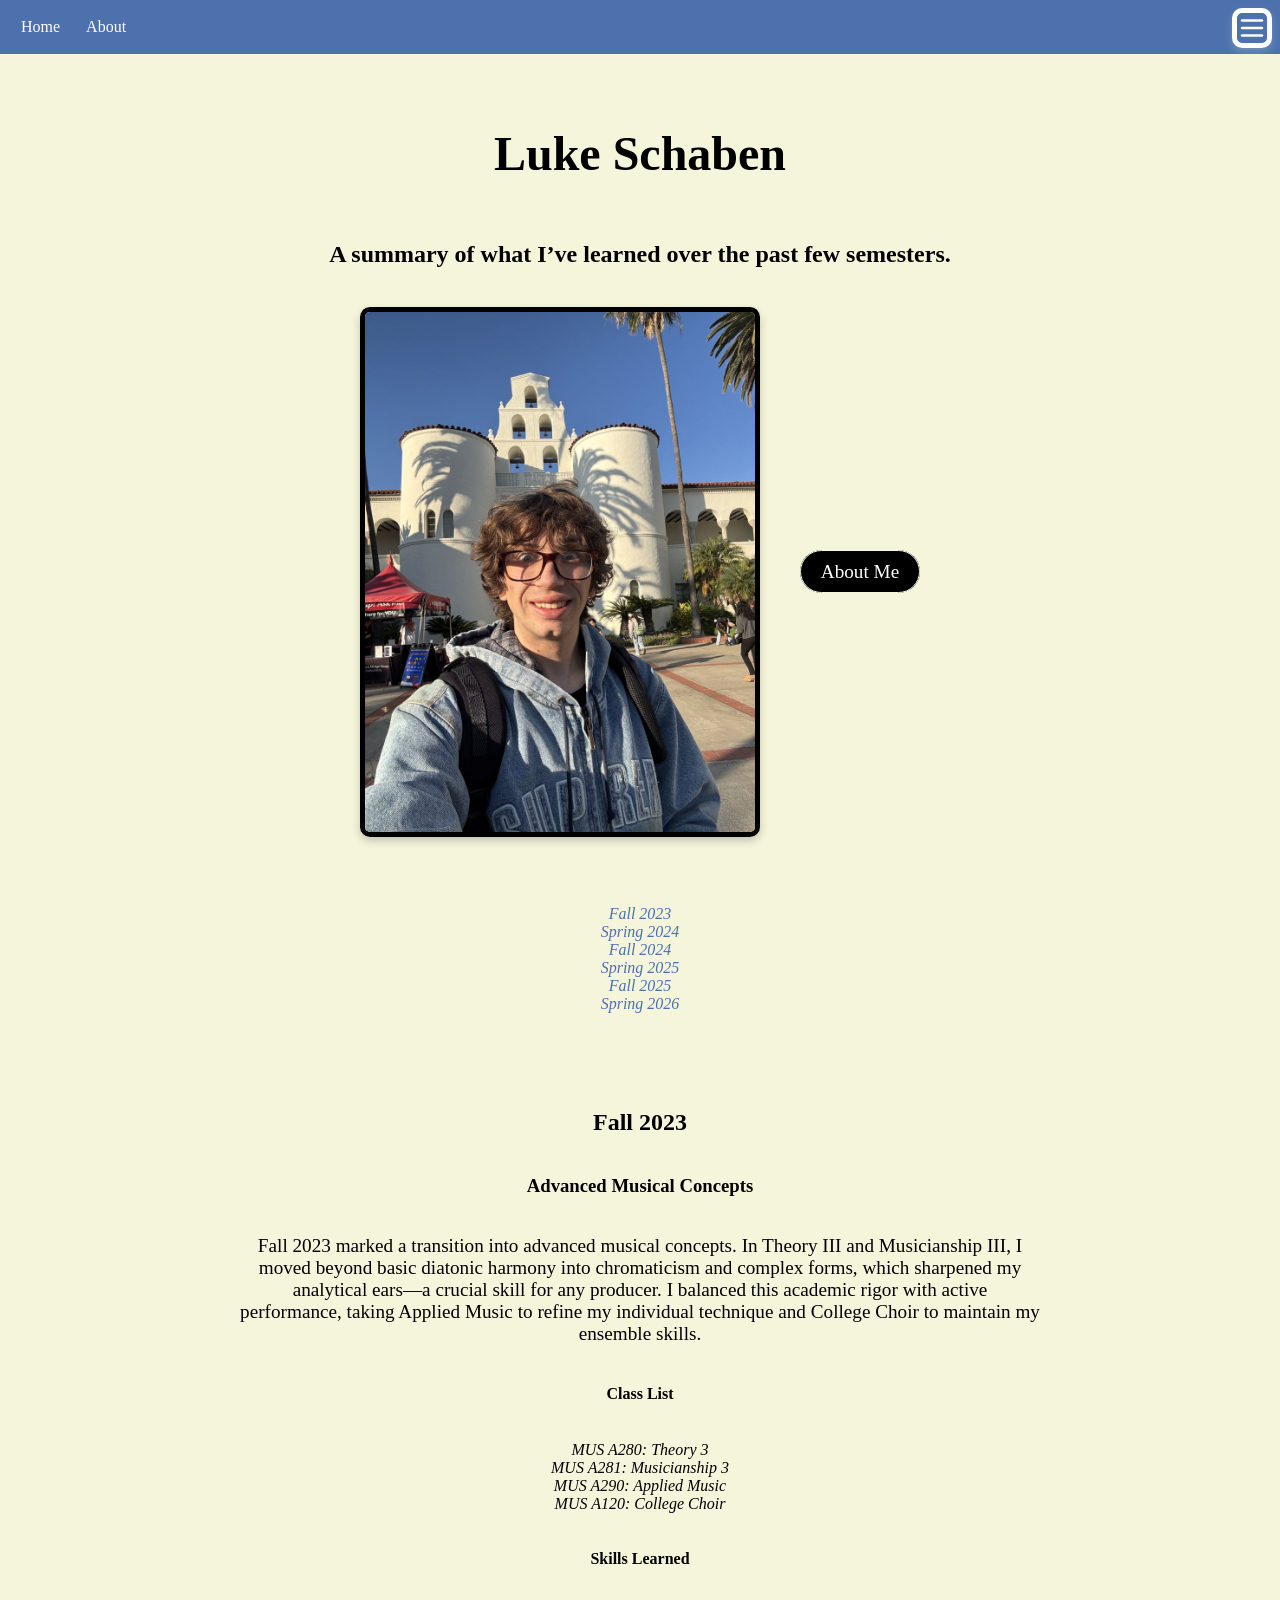
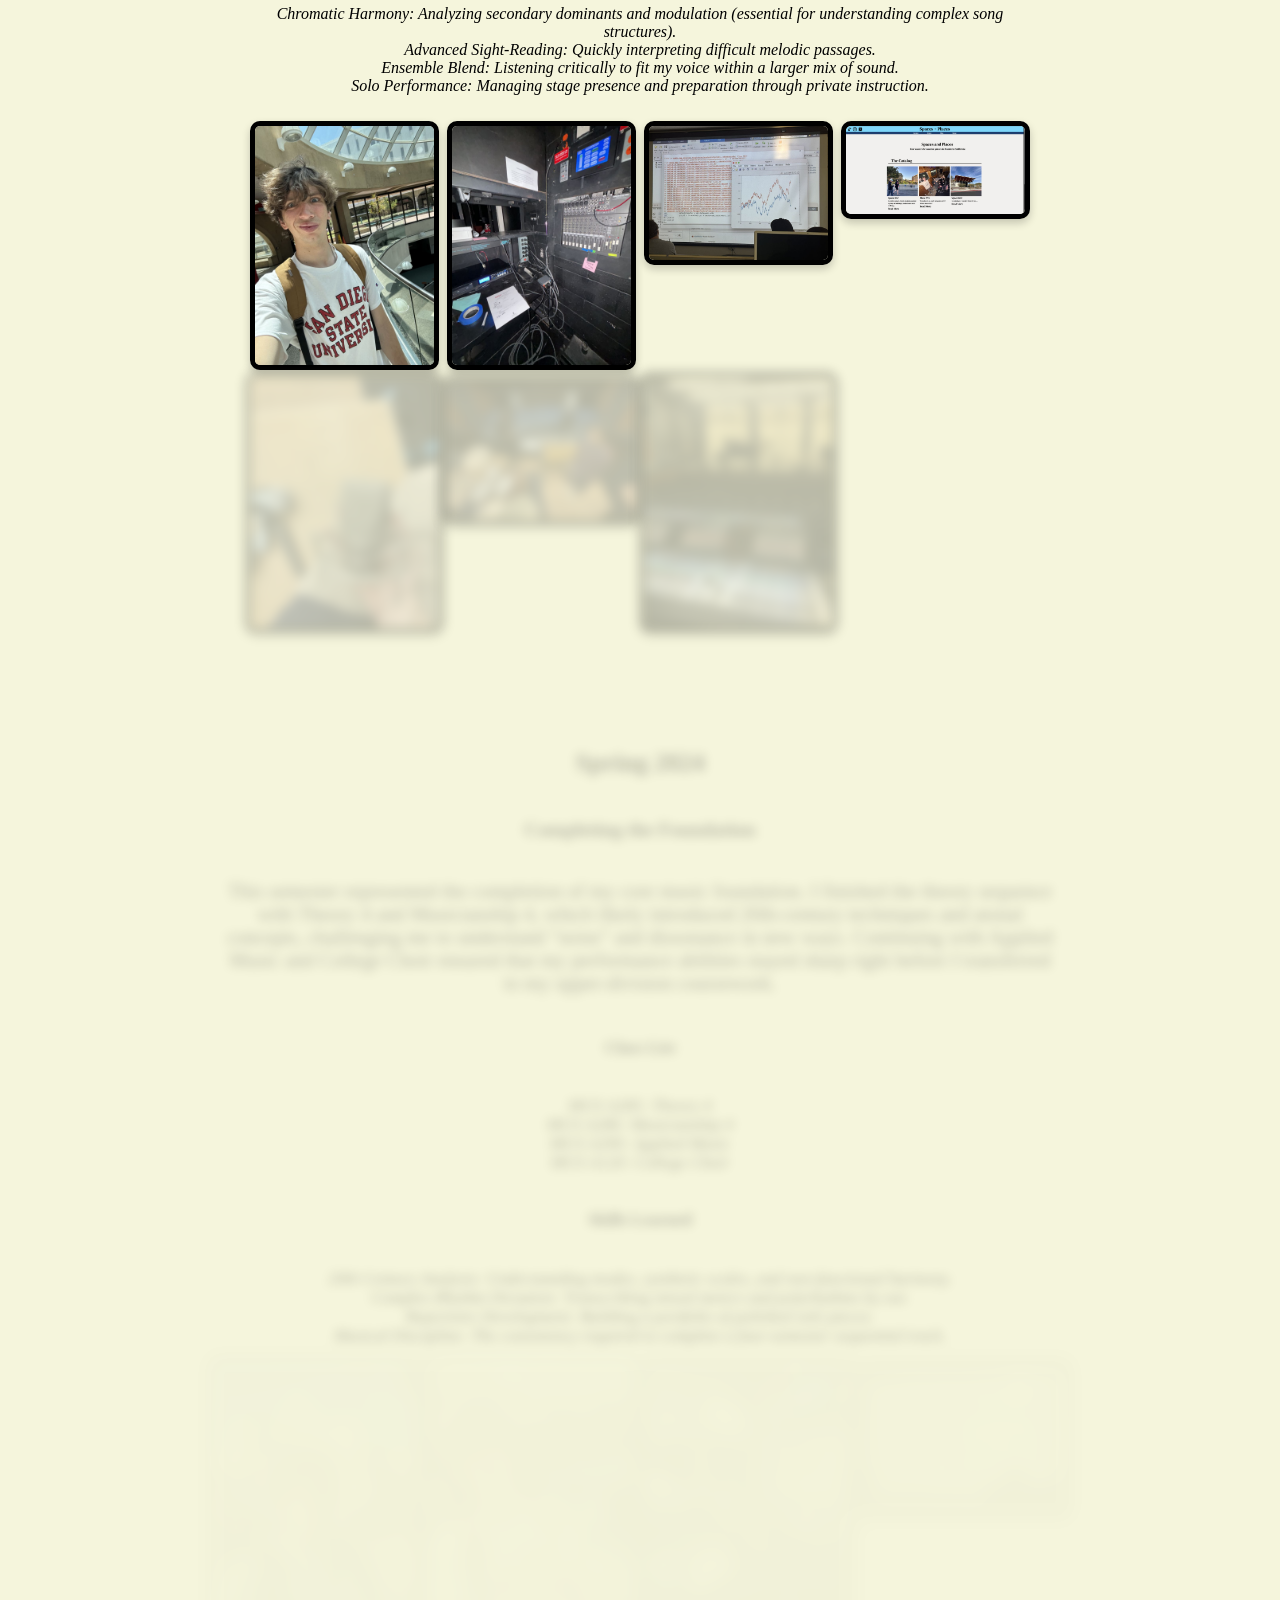
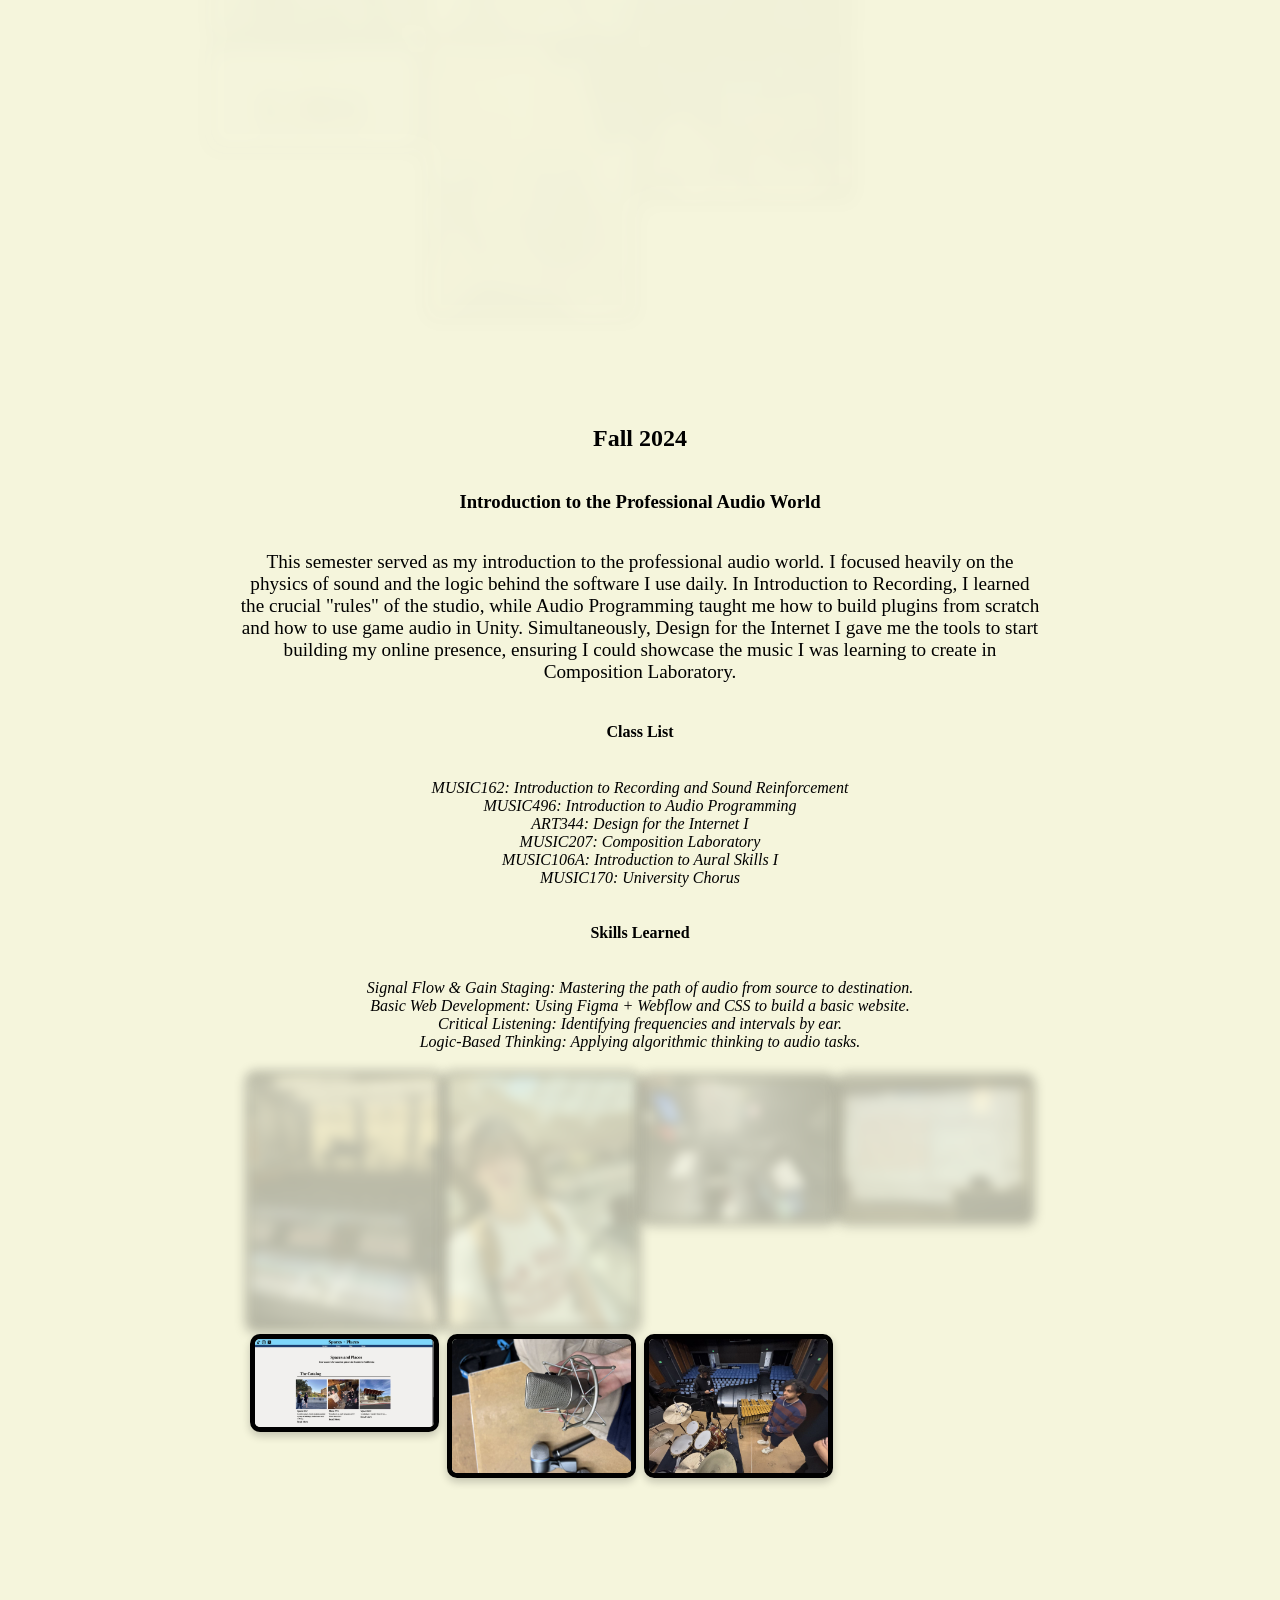
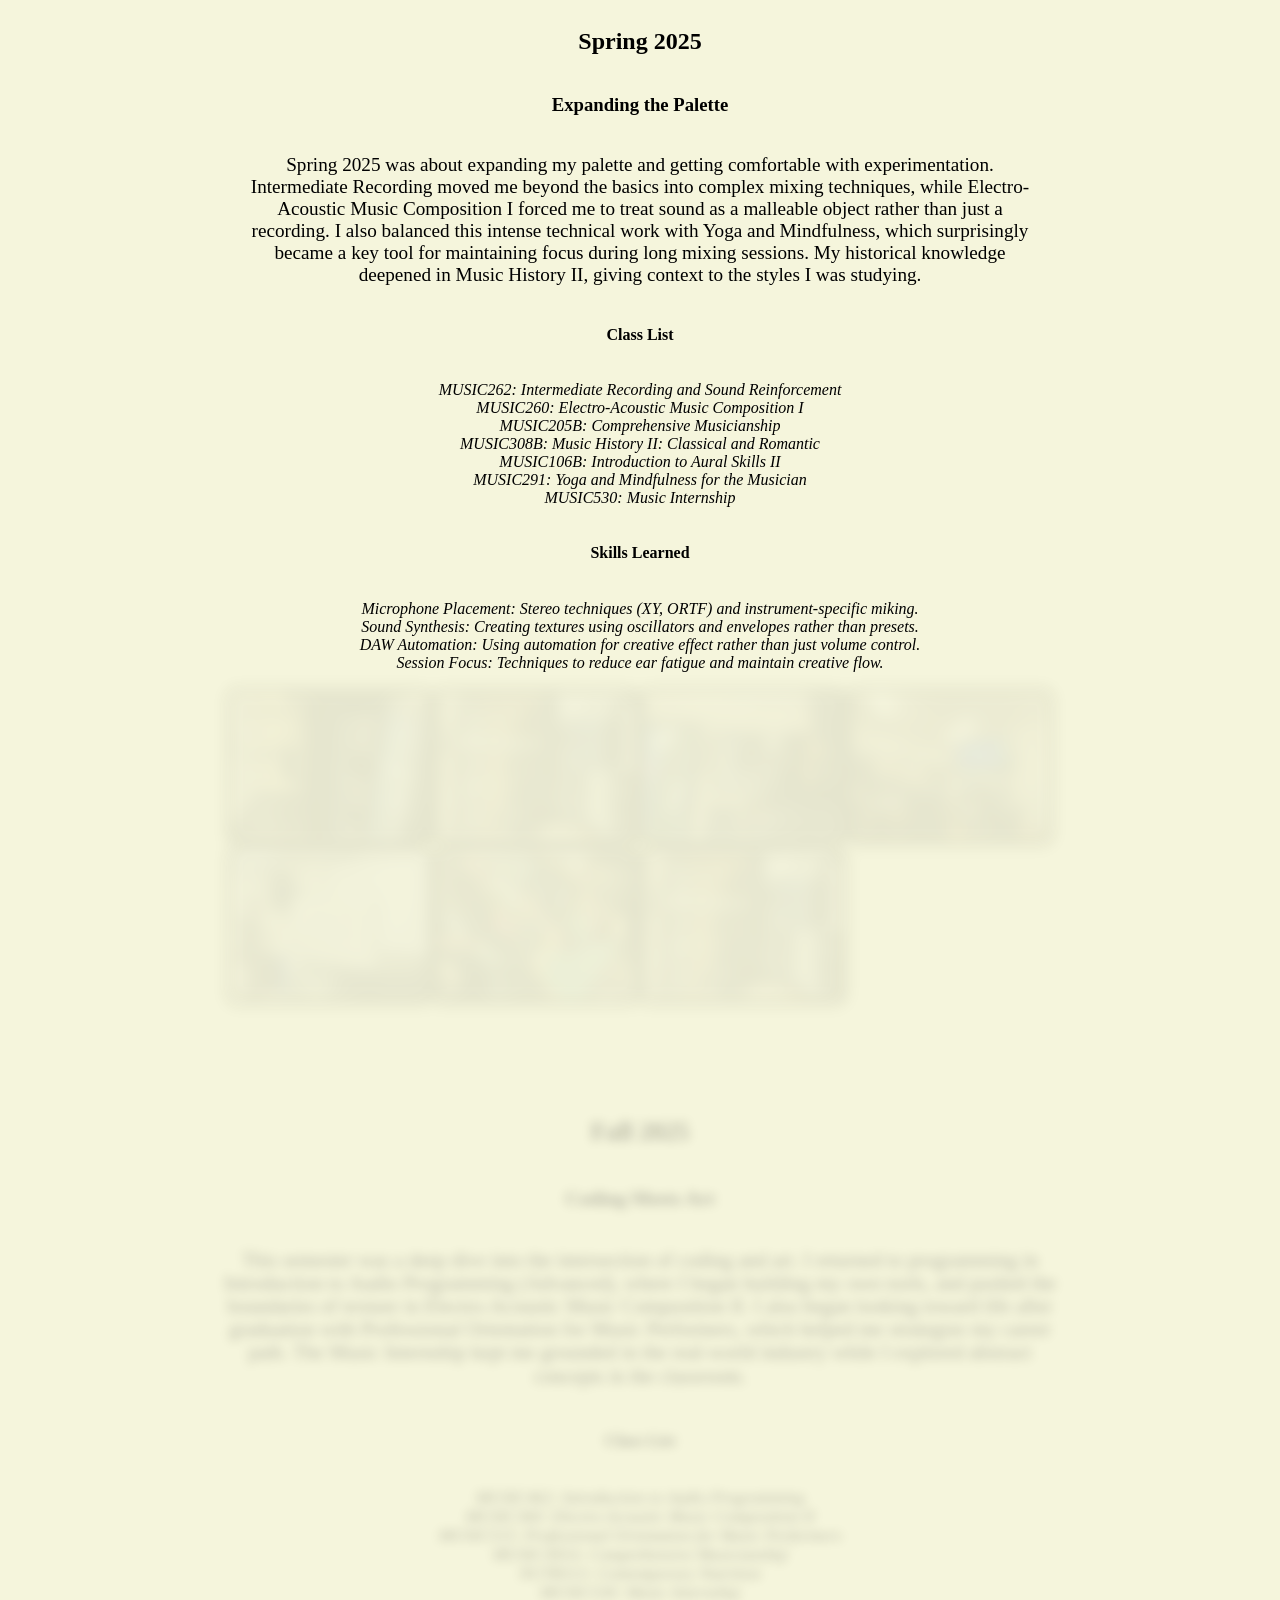
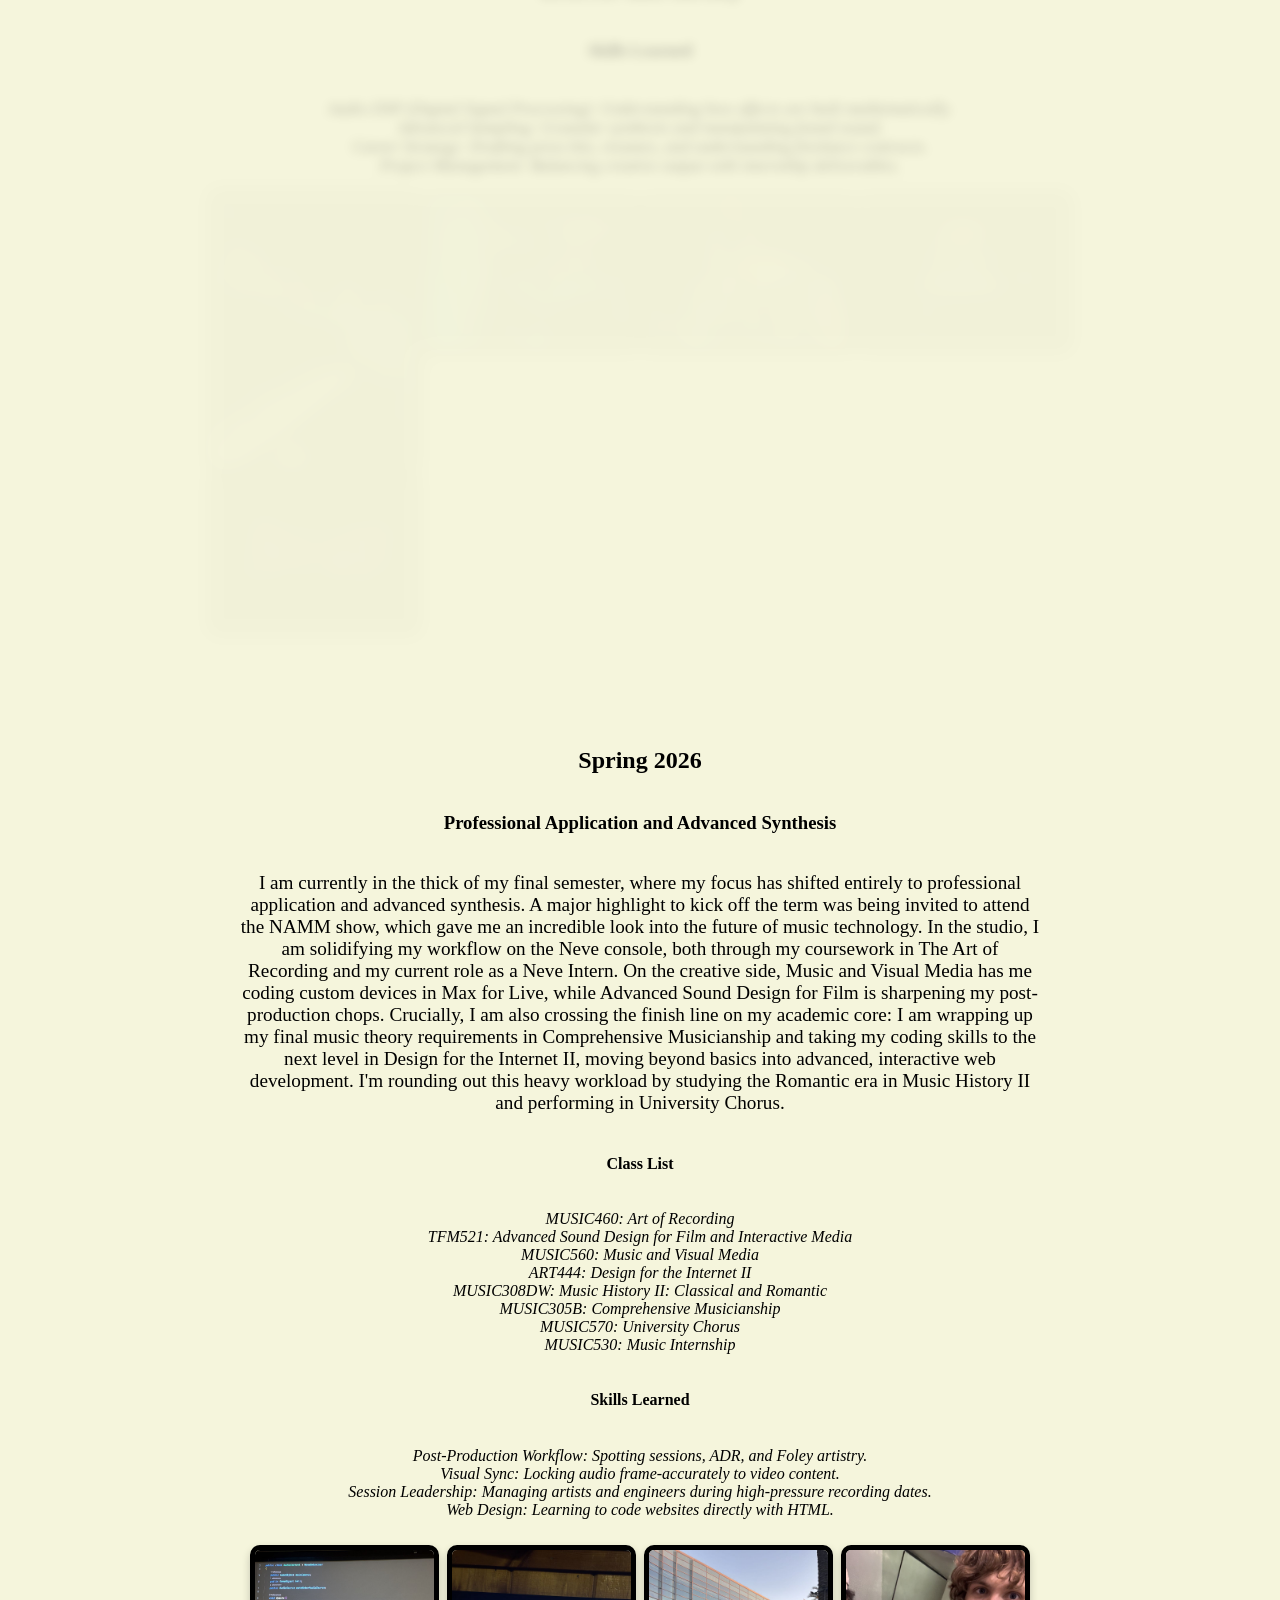
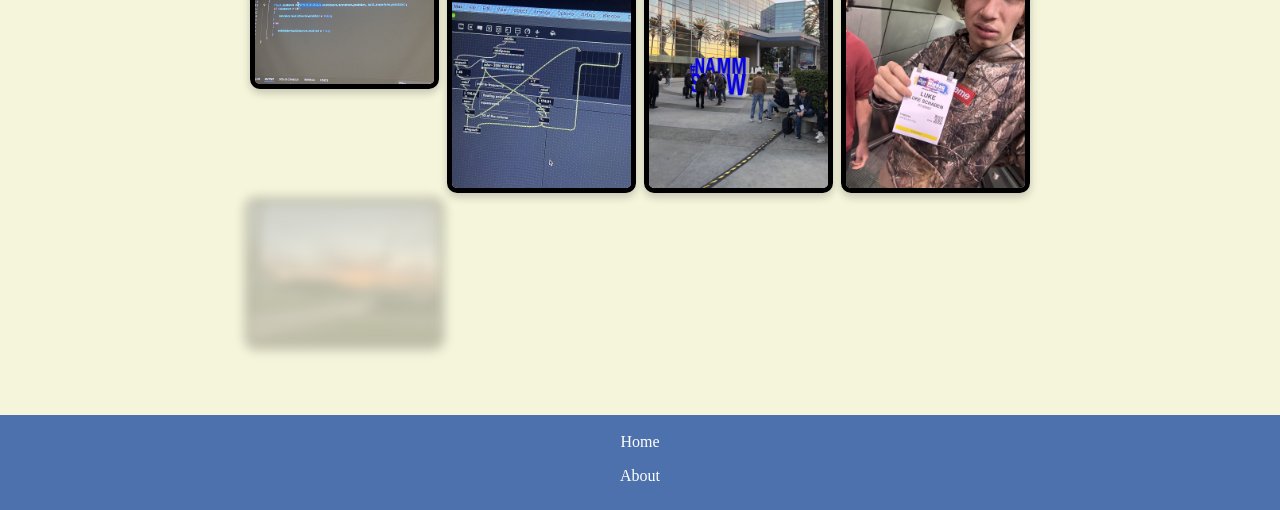
==== commit 50c65157: "done" ====
--- a/index.html
+++ b/index.html
@@ -17,21 +17,19 @@
   <a href="index.html">Home</a>
   <a href="about.html">About</a>
 </div>
-<div class="burger">
+<div class="burger" id="burger">
     <img src="svg/burger-menu.svg" alt="Menu Icon">
     </div>
 </div> 
-  <div class="dropdown">
-    <a href="#">Semesters</a>
-    <div class="dropdown-content">
+<div class="dropdown" id="dropdown">
+      <!--<a href="#">Semesters</a>-->
       <a href="#section-1">Fall 2023</a>
       <a href="#section-2">Spring 2024</a>
       <a href="#section-3">Fall 2024</a>
       <a href="#section-4">Spring 2025</a>
       <a href="#section-5">Fall 2025</a>
       <a href="#section-6">Spring 2026</a>
-    </div>
-
+</div>
 <!-- MAIN HEADER --> 
 <section id="header" class="header">
   <div class="container">
--- a/css/styles.css
+++ b/css/styles.css
@@ -97,6 +97,7 @@
   text-align: center;
   padding: 32px;
 }
+
 
 .gallery {
     padding: 10px;
@@ -267,13 +268,6 @@
   filter: blur(0px);
   transform: scale(1);
 }
-.dropdown {
-  position: relative;
-  display: flex;
-  flex-direction: column;
-  align-items: center;
-}
-
 .burger {
     position: fixed;
     top: 0;
@@ -284,11 +278,83 @@
     cursor: pointer;
     margin: 8px 8px 0 0;
     padding: 0;
-    color: white;
     filter: invert(1) brightness(1.2);
+    
 }
 
 .burger img {
     width: 100%;
     height: 100%;
+}
+
+.dropdown {
+  display: flex;
+  position: fixed;
+  top: 0;
+  left: 0;
+  width: 100%;
+  height: 100%;
+  background-color: rgba(77, 113, 172, 0.65);
+  backdrop-filter: blur(12px);
+  -webkit-backdrop-filter: blur(12px);
+  z-index: 998;
+  flex-direction: column;
+  align-items: center;
+  justify-content: center;
+  gap: 50px;
+  opacity: 0;
+  visibility: hidden;
+  pointer-events: none;
+  transition: opacity 0.4s ease, visibility 0.4s ease;
+}
+
+.dropdown.active {
+  opacity: 1;
+  visibility: visible;
+  pointer-events: all;
+}
+
+.dropdown a {
+  color: #fff;
+  text-decoration: none;
+  font-size: 2em;
+  font-family: Georgia, 'Times New Roman', Times, serif;
+}
+/* crap
+.container {
+  container-type: scroll-state;
+  container-name: my-container;
+}
+
+
+@container scroller scroll-state(scrollable: top) {
+  .back-to-top {
+    translate: 0 0;
+  }
+}
+
+.back-to-top {
+  width: 64px;
+  height: 64px;
+  color: white;
+  text-align: center;
+  position: fixed;
+  bottom: 10px;
+  right: 10px;
+  translate: 80px 0;
+  transition:
+    0.4s translate,
+    0.2s background-color;
+}
+html {
+  container-type: scroll-state;
+  container-name: scroller;
+}
+*/
+a {
+    border: rgb(255, 249, 249, 0) solid 1px;
+}
+
+a:hover {
+    color:black
 }
--- a/css/responsive.css
+++ b/css/responsive.css
@@ -34,6 +34,11 @@
     width: 100%;
     z-index: 1000;
 }
+
+.navbar {
+    z-index: 1000;
+    position: relative;
+}
 @keyframes opacity {
     from {
         opacity: 0;
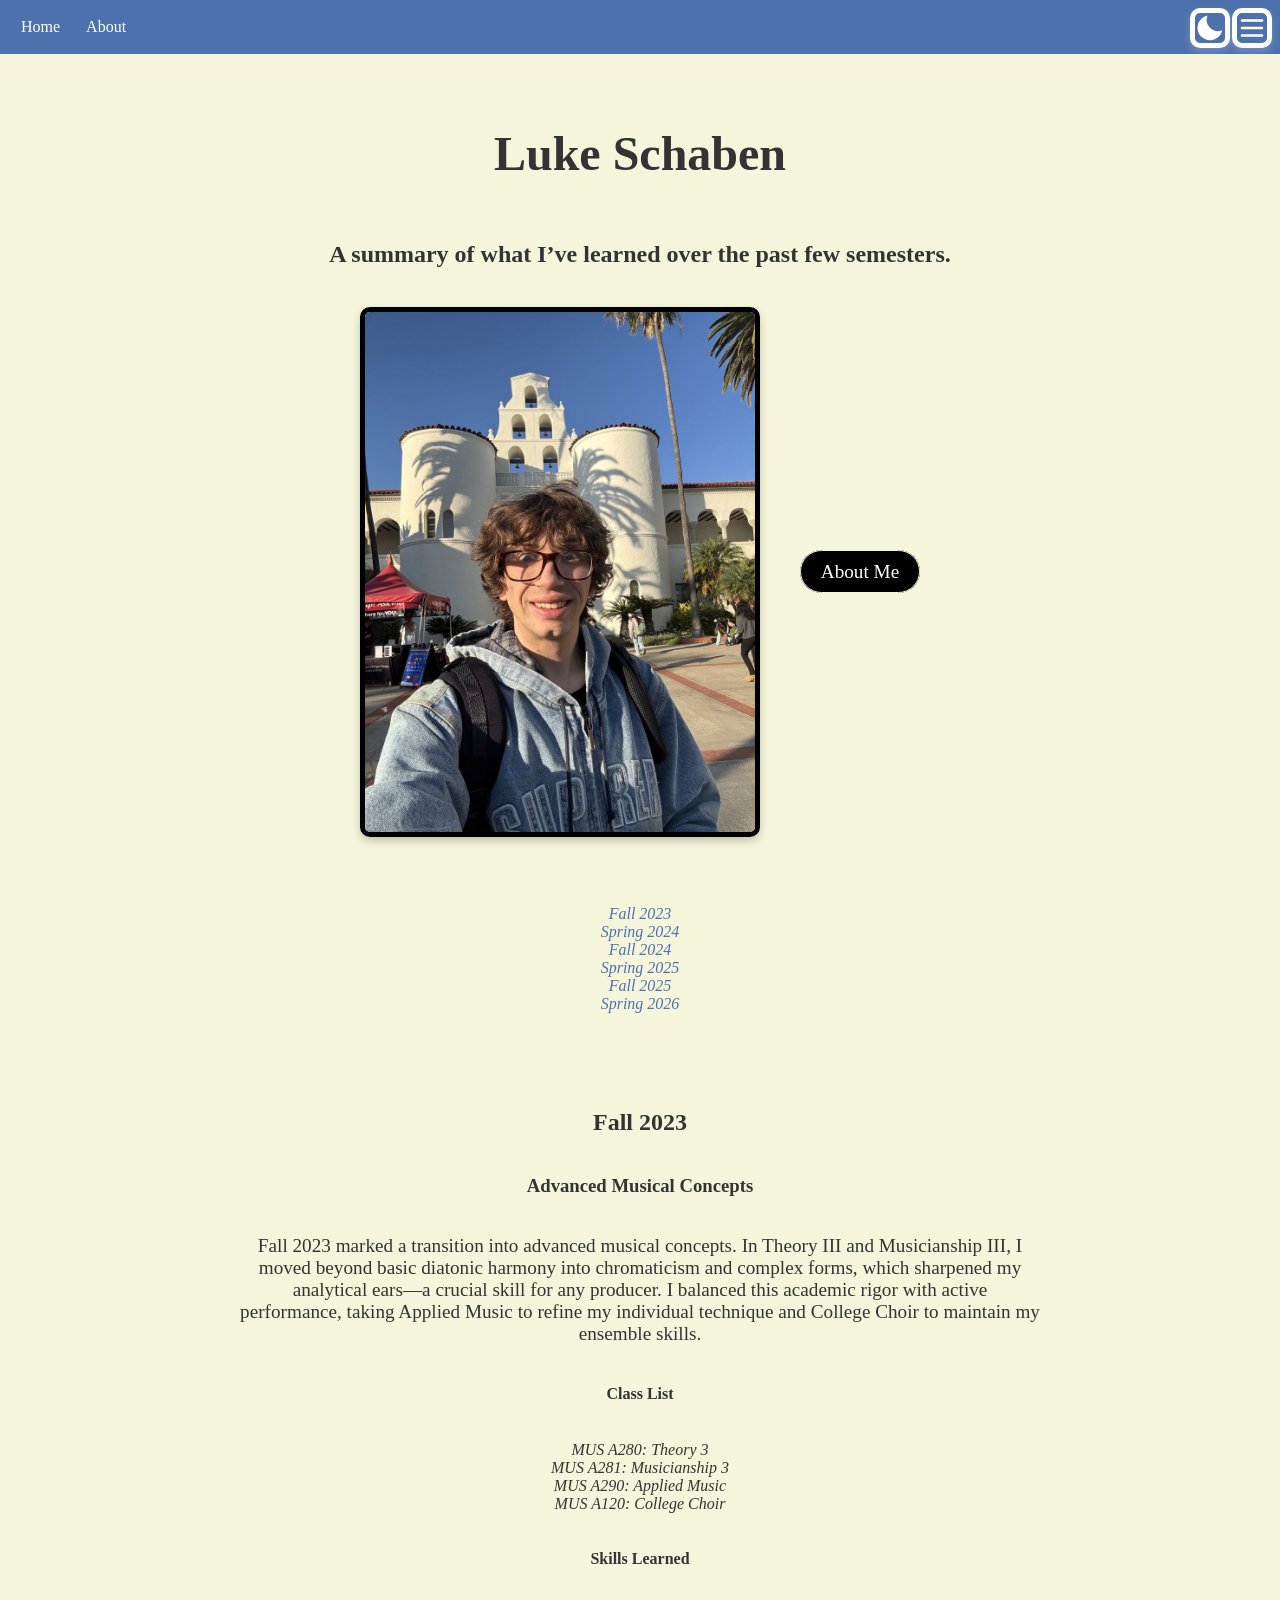
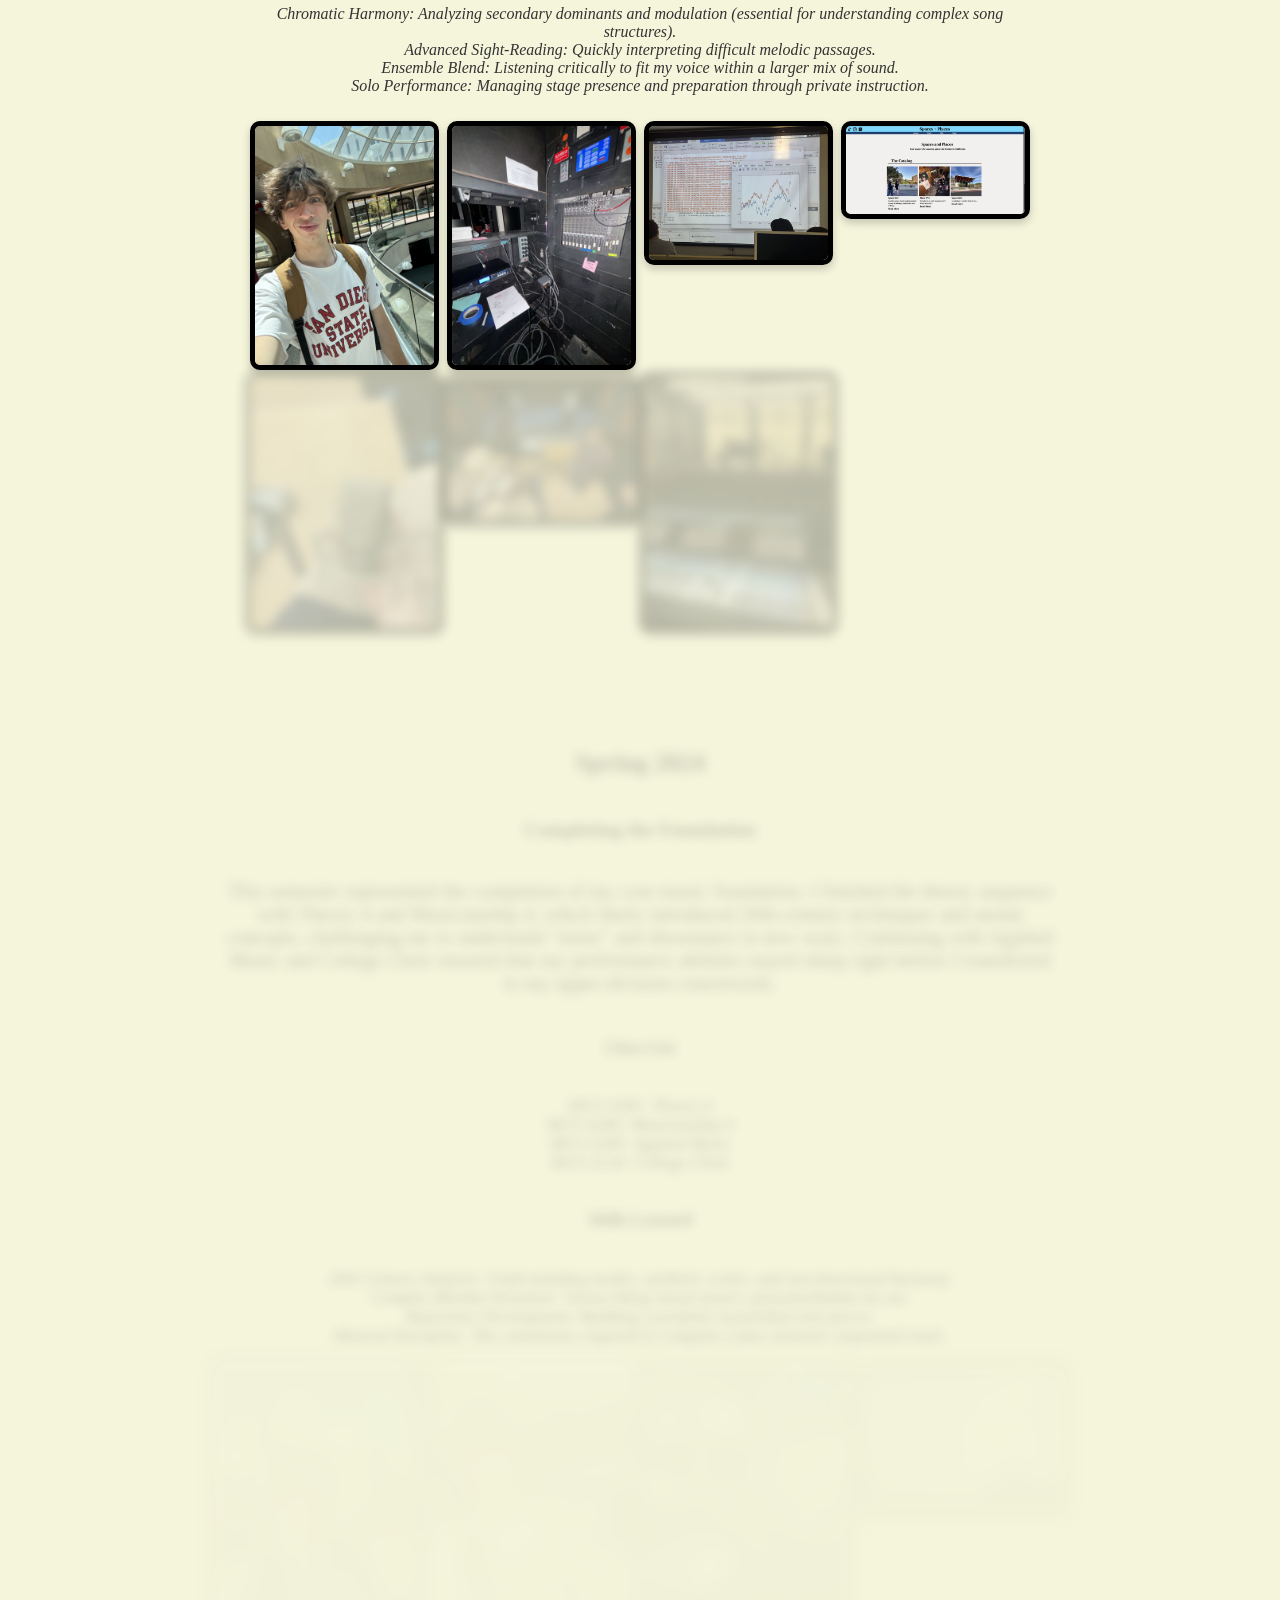
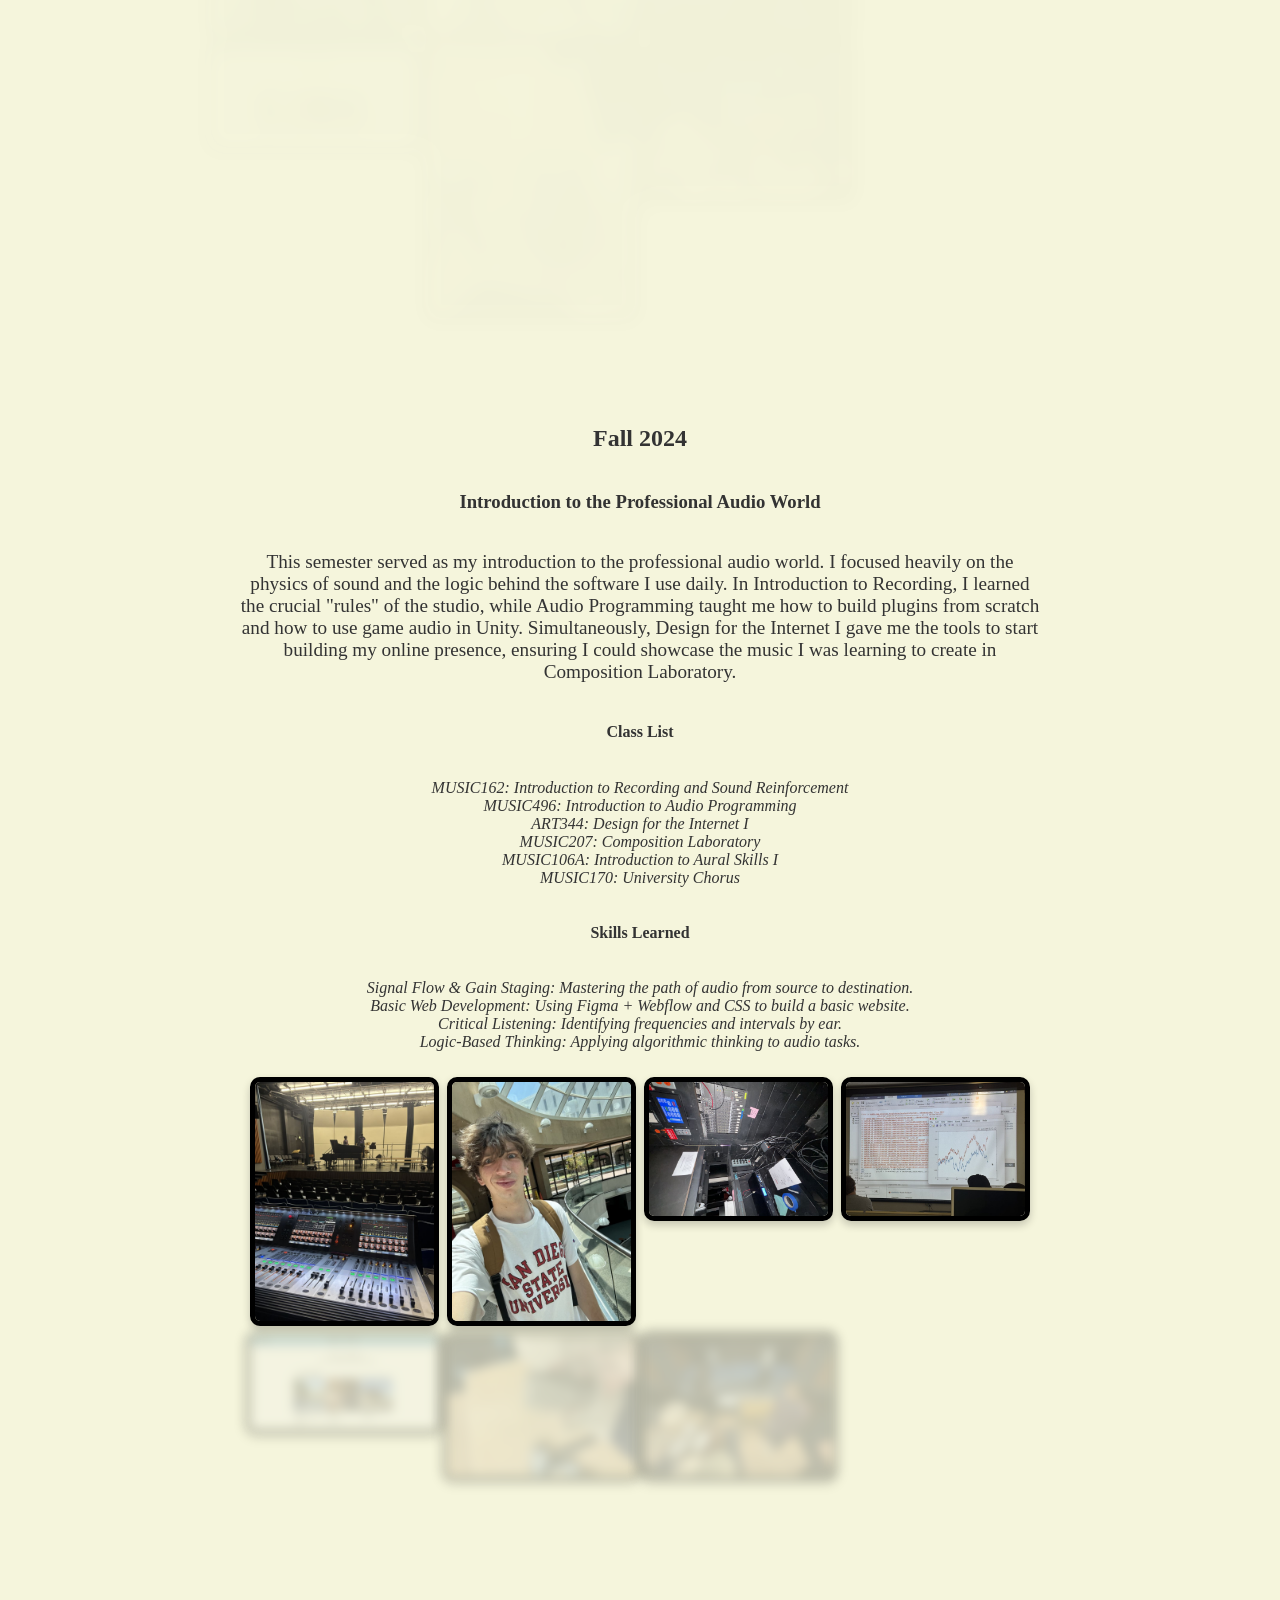
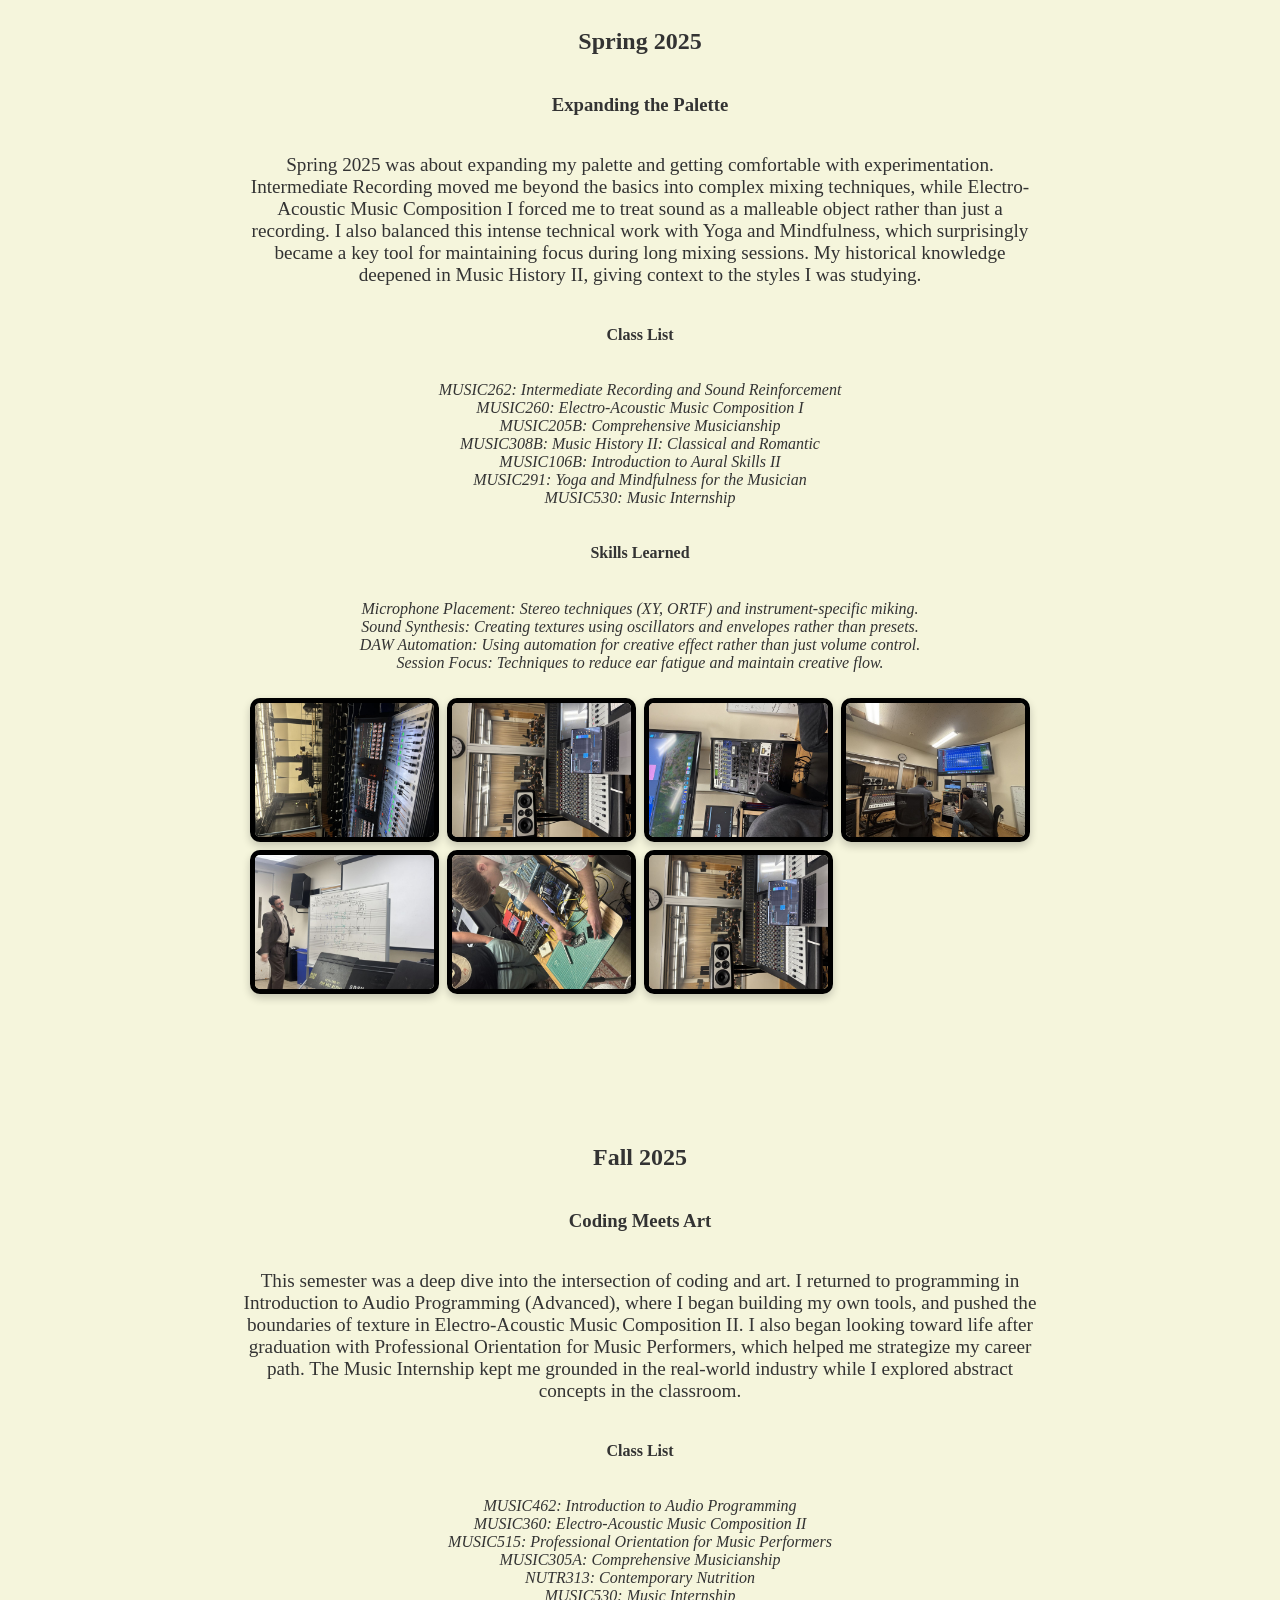
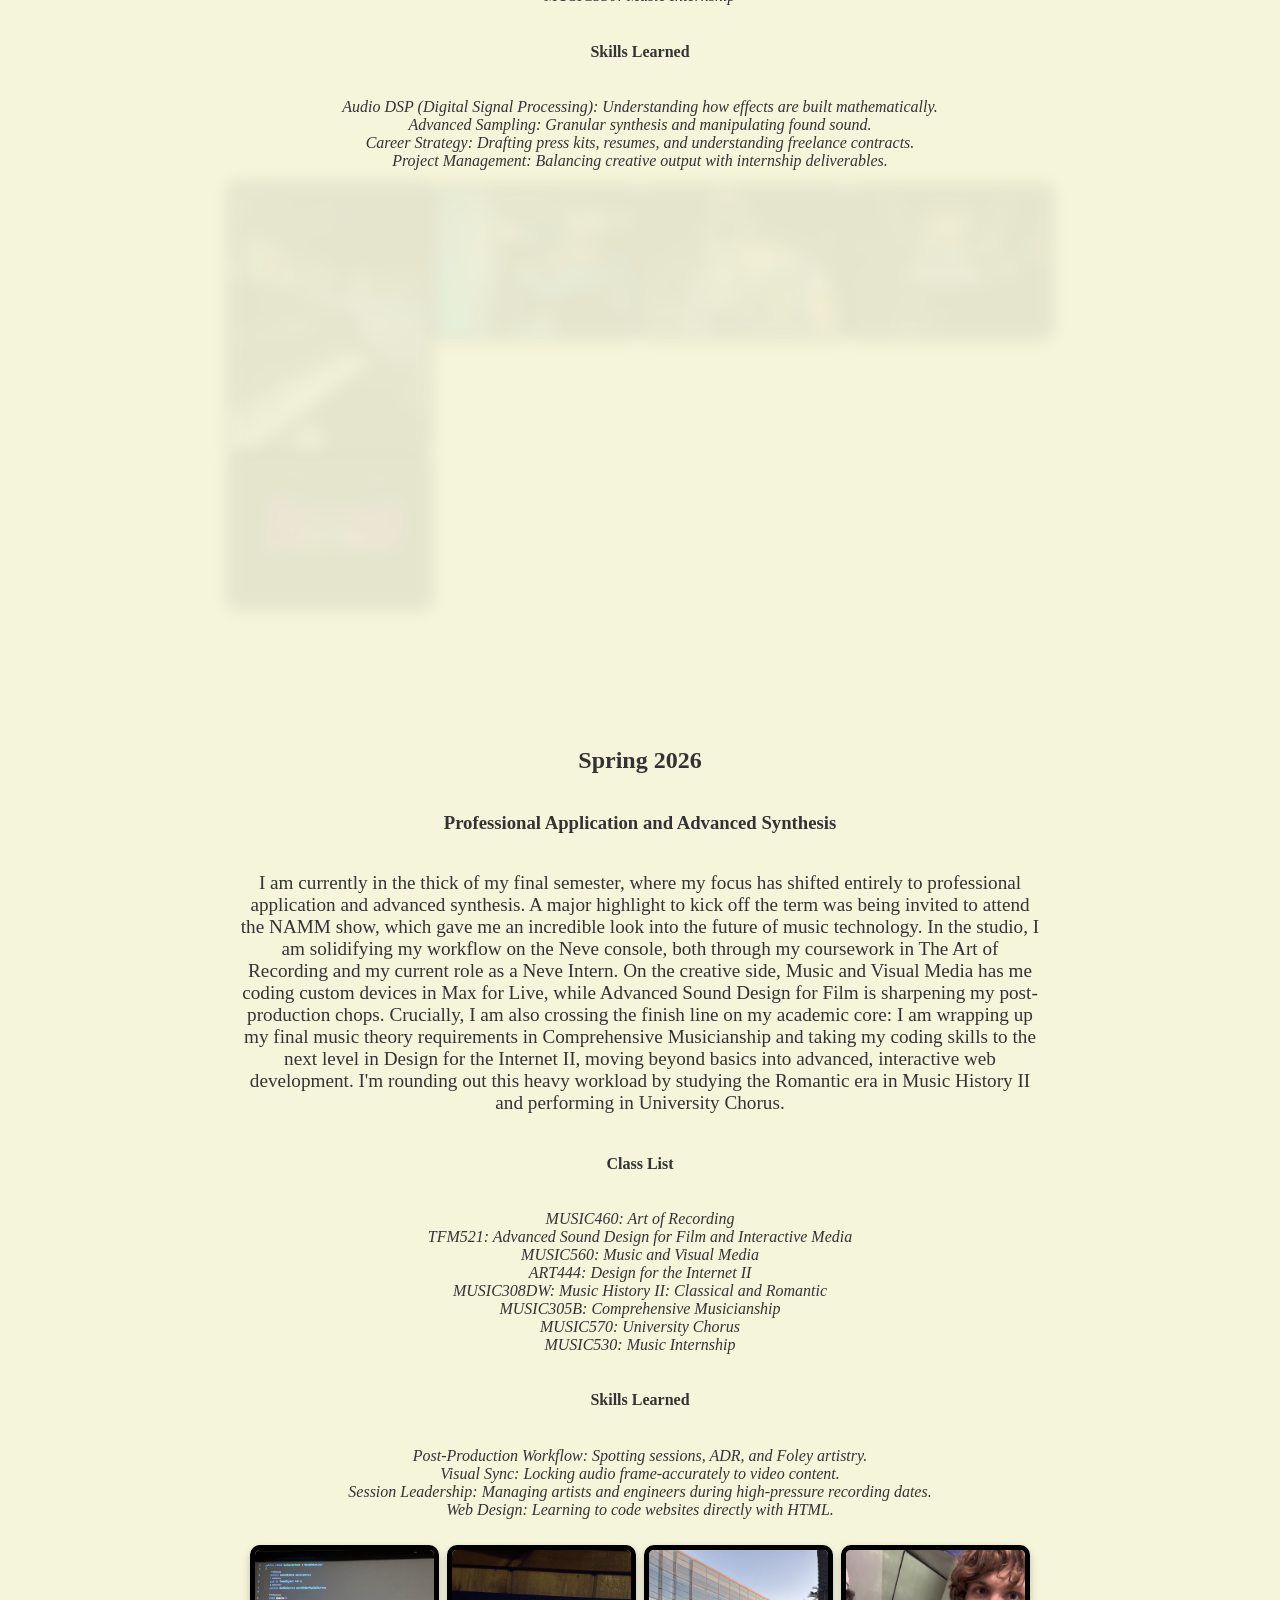
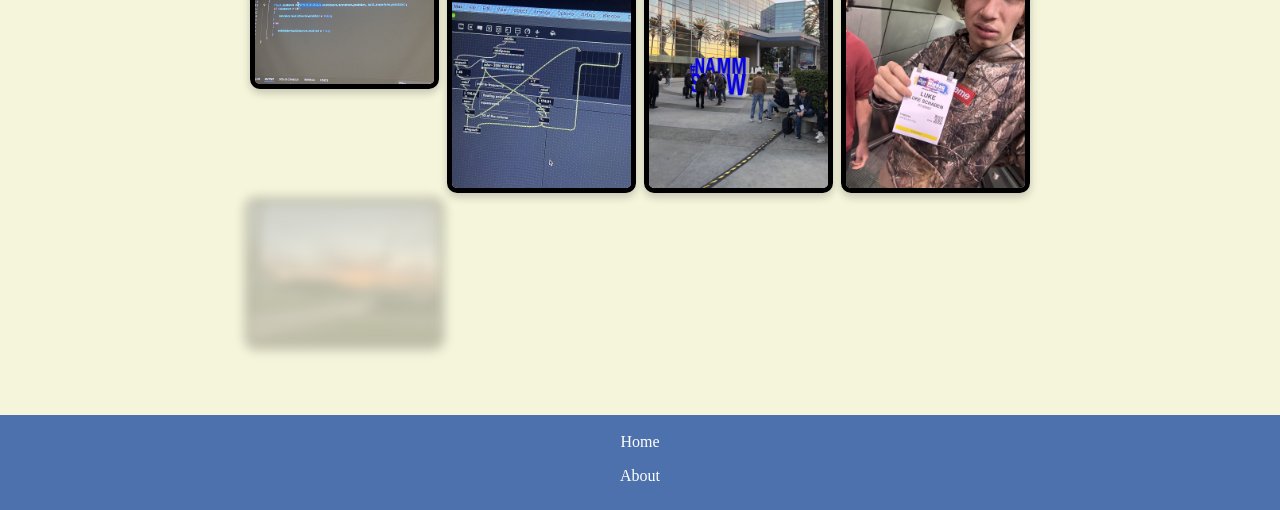
==== commit fc672c01: "NIGHT MODE DONE!!!" ====
--- a/index.html
+++ b/index.html
@@ -20,6 +20,9 @@
 <div class="burger" id="burger">
     <img src="svg/burger-menu.svg" alt="Menu Icon">
     </div>
+<div class="moon" id="moon">
+    <img src="svg/moon.svg" alt="Moon Icon">
+</div>
 </div> 
 <div class="dropdown" id="dropdown">
       <!--<a href="#">Semesters</a>-->
--- a/css/styles.css
+++ b/css/styles.css
@@ -283,6 +283,24 @@
 }
 
 .burger img {
+    width: 100%;
+    height: 100%;
+}
+.moon {
+    position: fixed;
+    top: 0;
+    right: 0;
+    z-index: 1001;
+    width: 40px;
+    height: 40px;
+    cursor: pointer;
+    margin: 8px 50px 0 0;
+    padding: 0;
+    filter: invert(1) brightness(1.2);
+    
+}
+
+.moon img {
     width: 100%;
     height: 100%;
 }
@@ -357,4 +375,16 @@
 
 a:hover {
     color:black
+}
+
+/* Javascript-triggered Night Mode */
+:root.night {
+  --primary-bg-color: #1a1a1a;
+  --text-color: #f0f0f0;
+  transition: background-color 0.5s ease, color 0.5s ease;
+}
+
+body {
+  color: var(--text-color, #333333);
+  transition: color 0.5s ease, background-color 0.5s ease;
 }
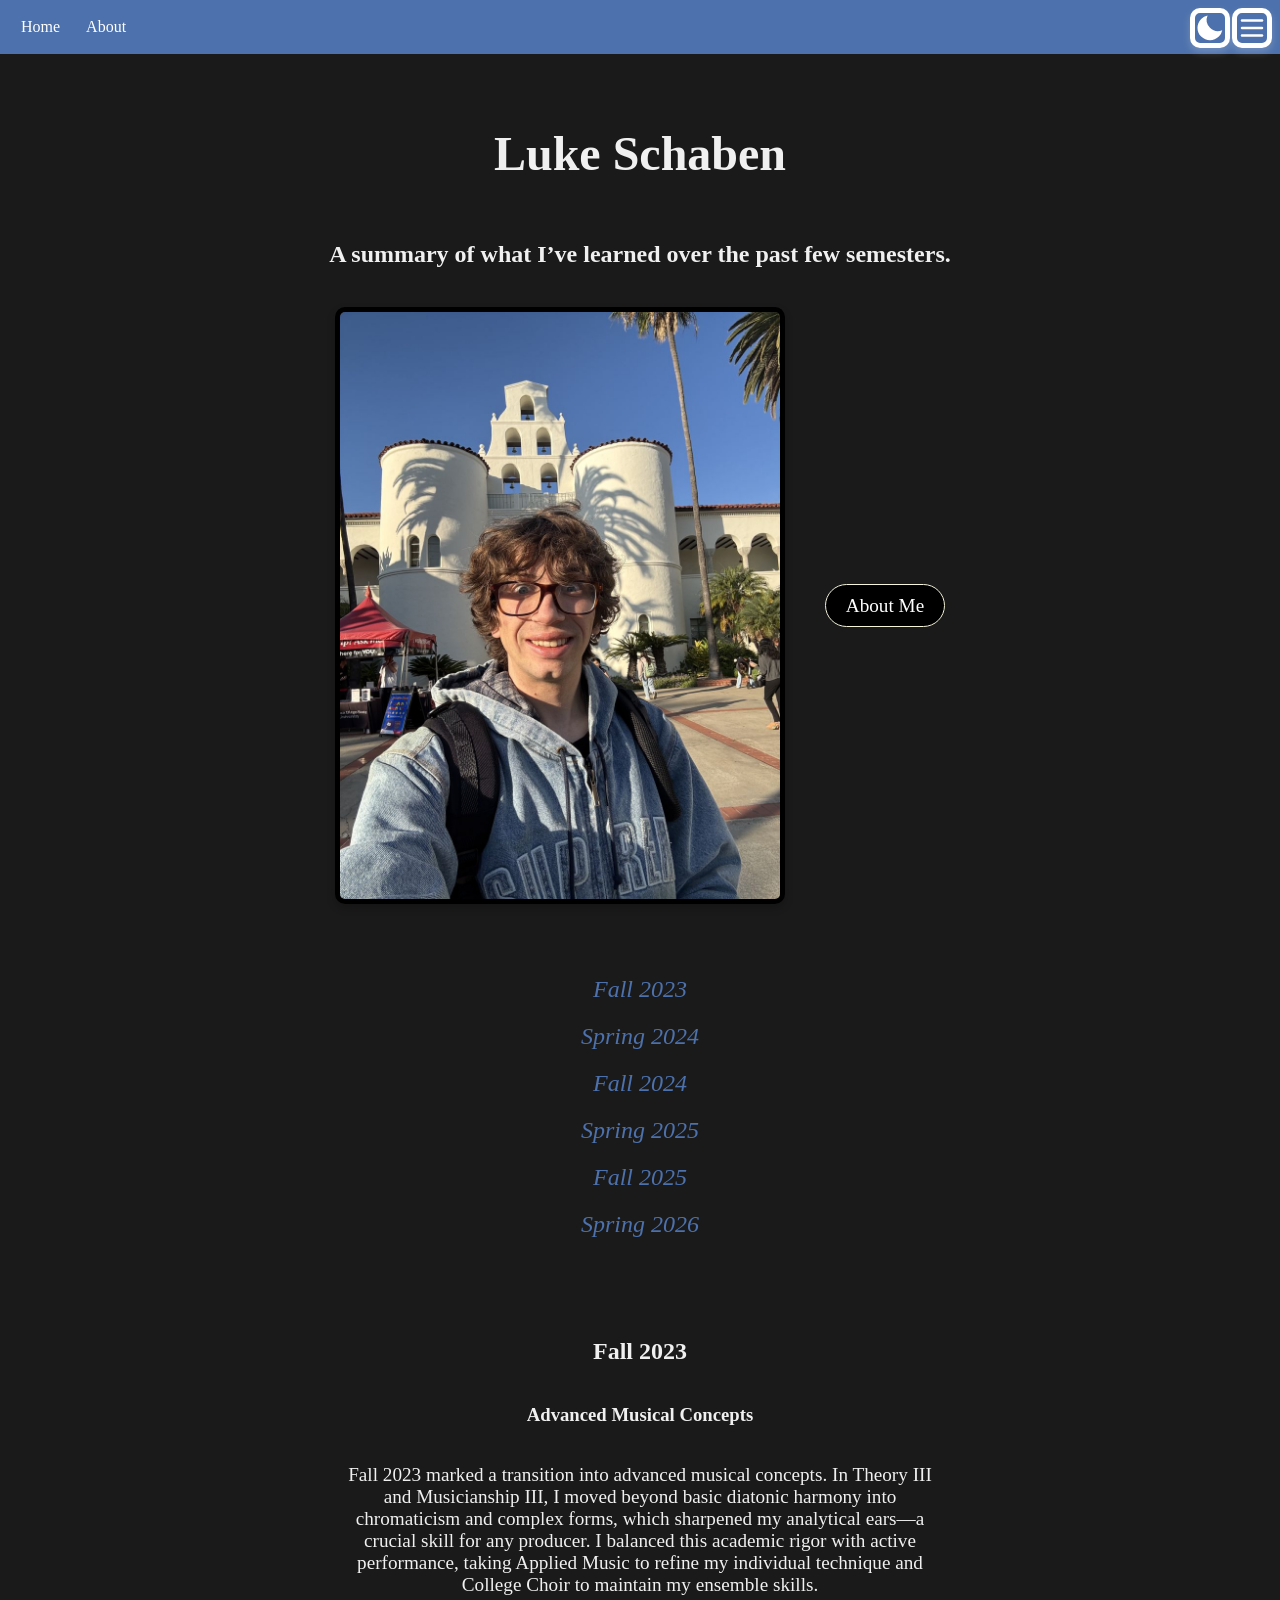
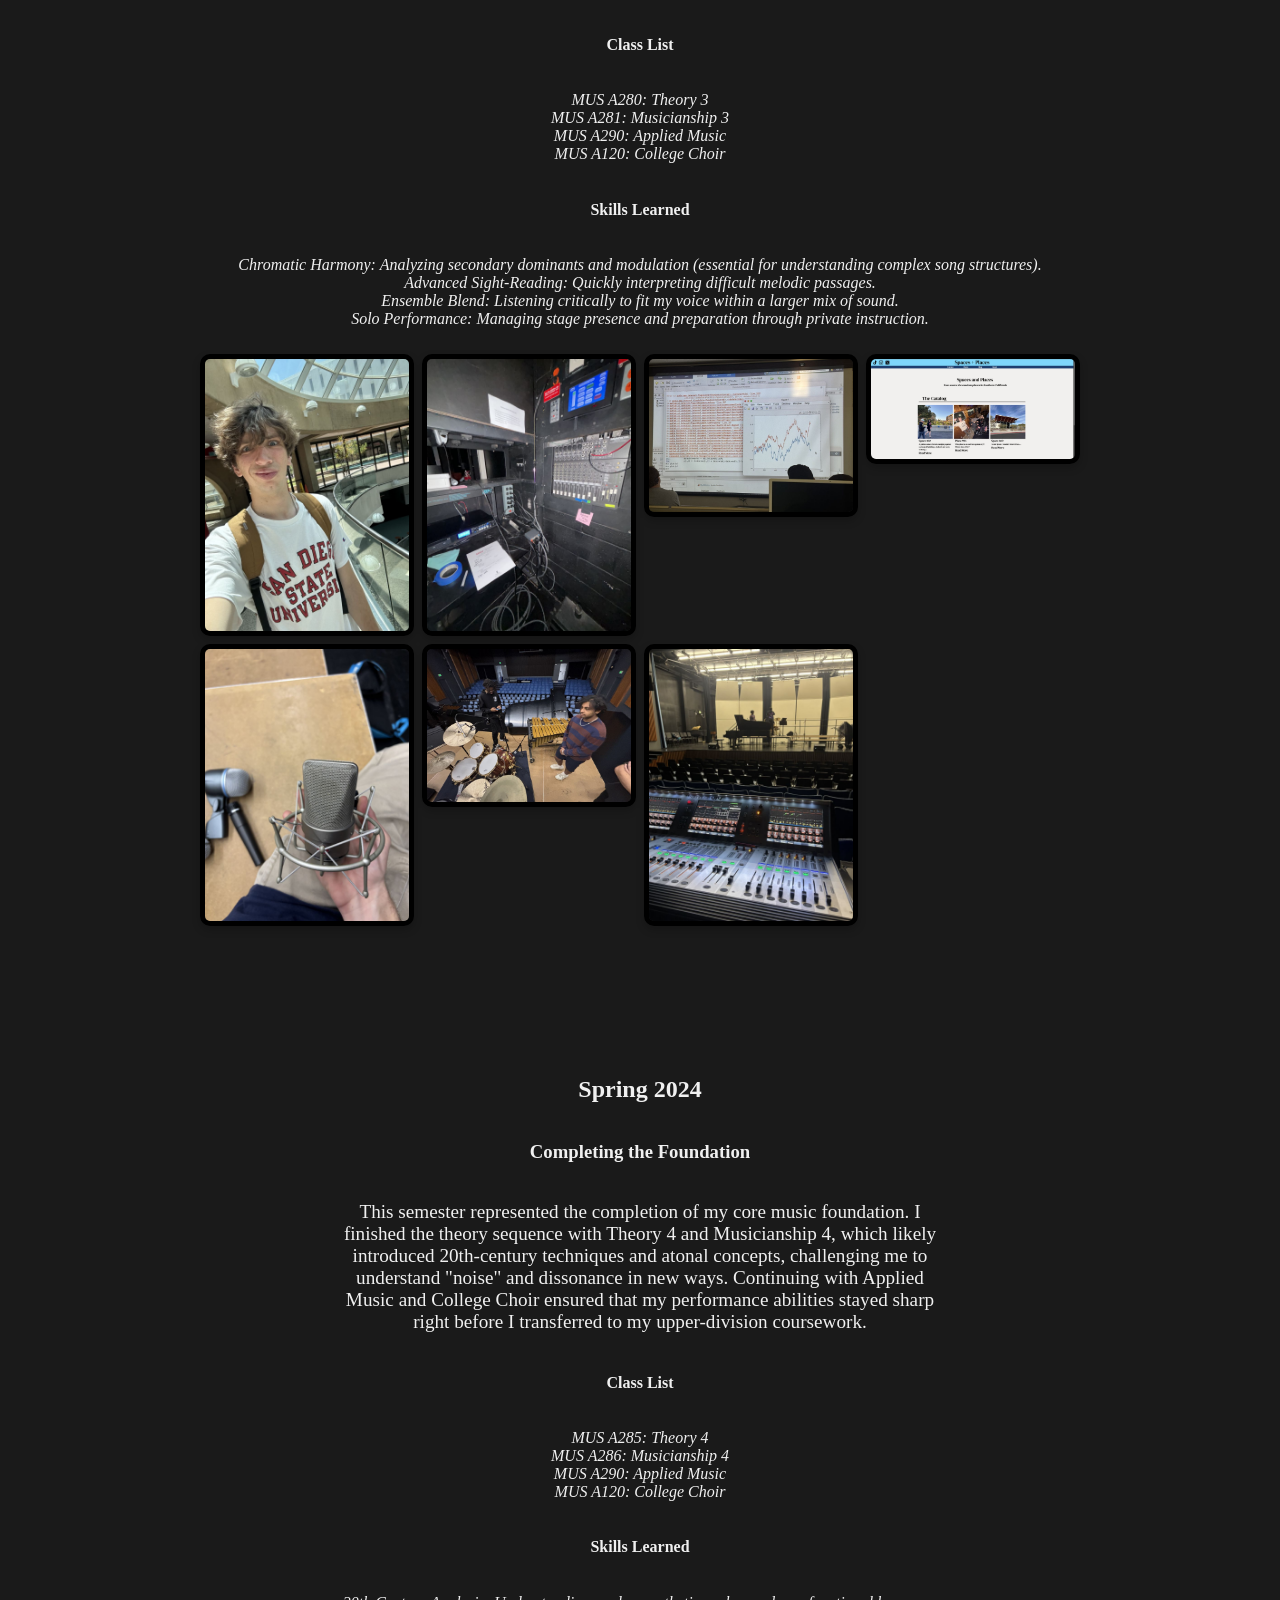
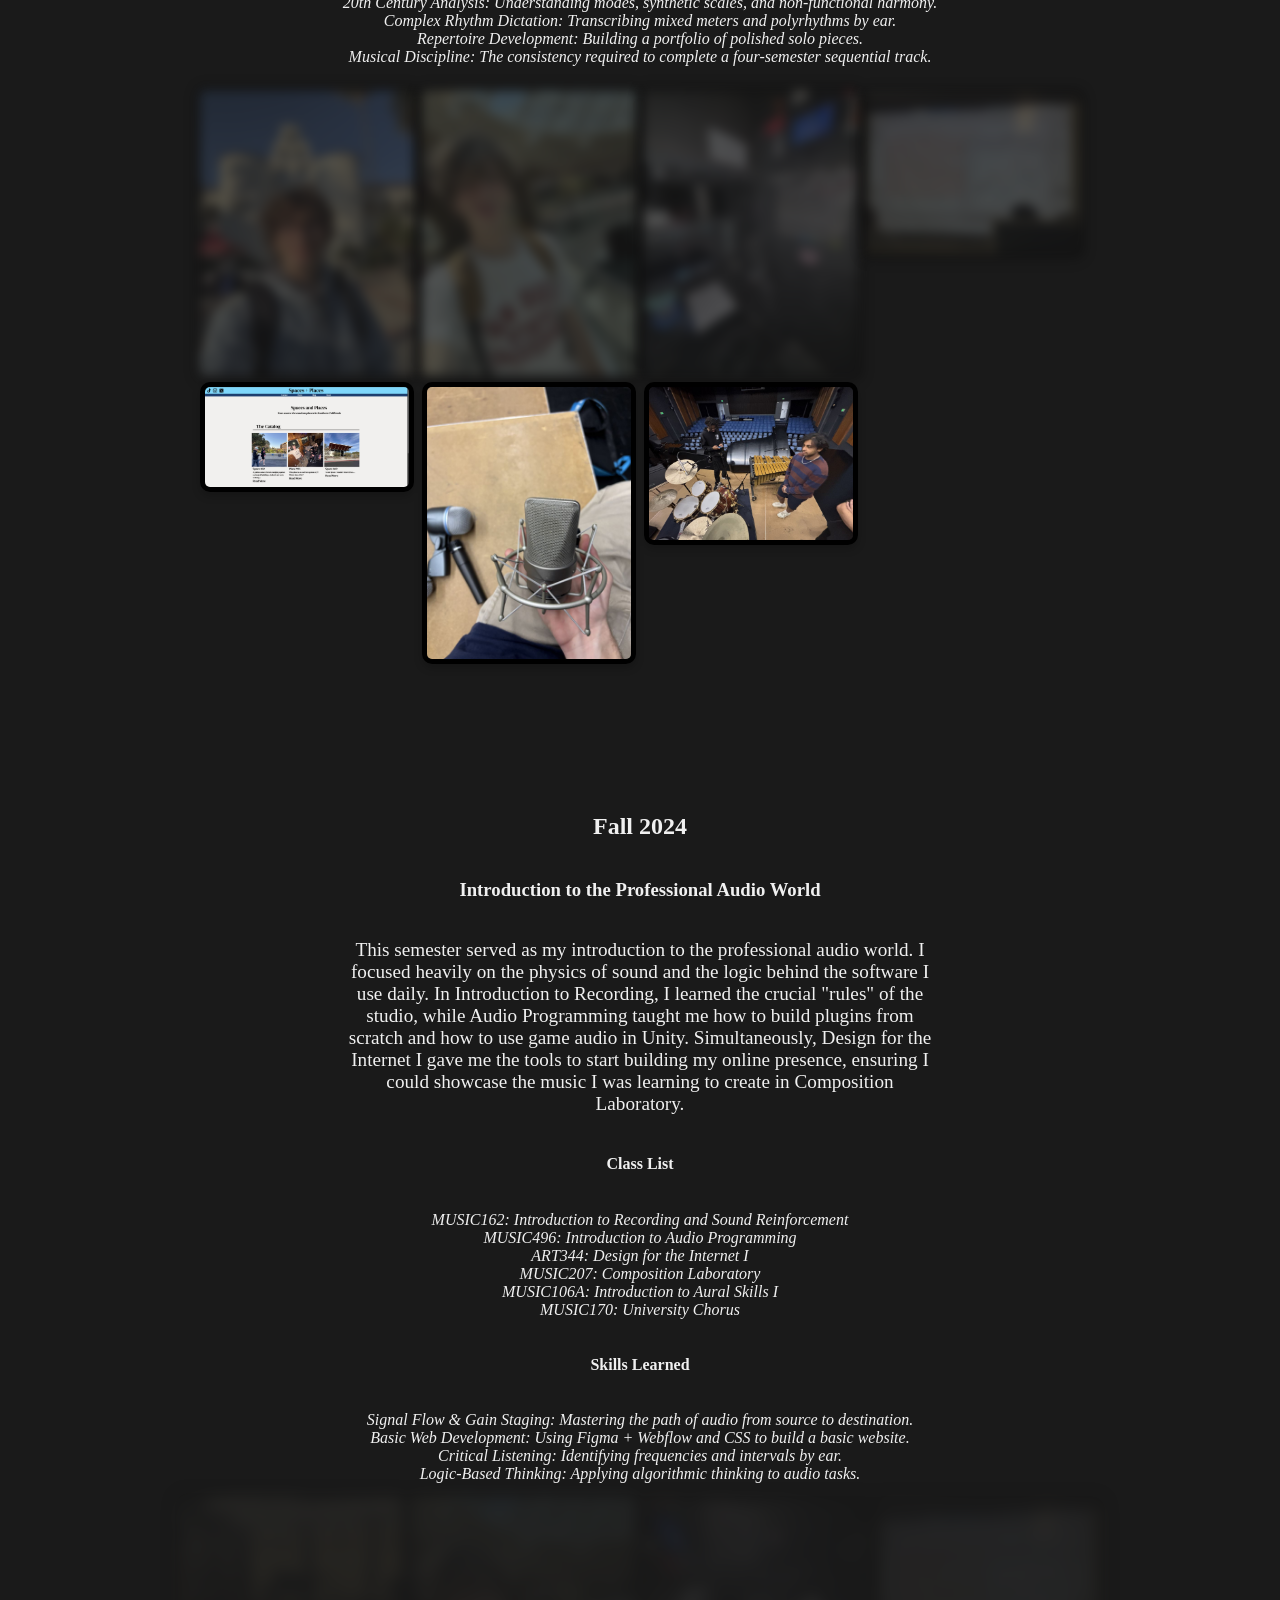
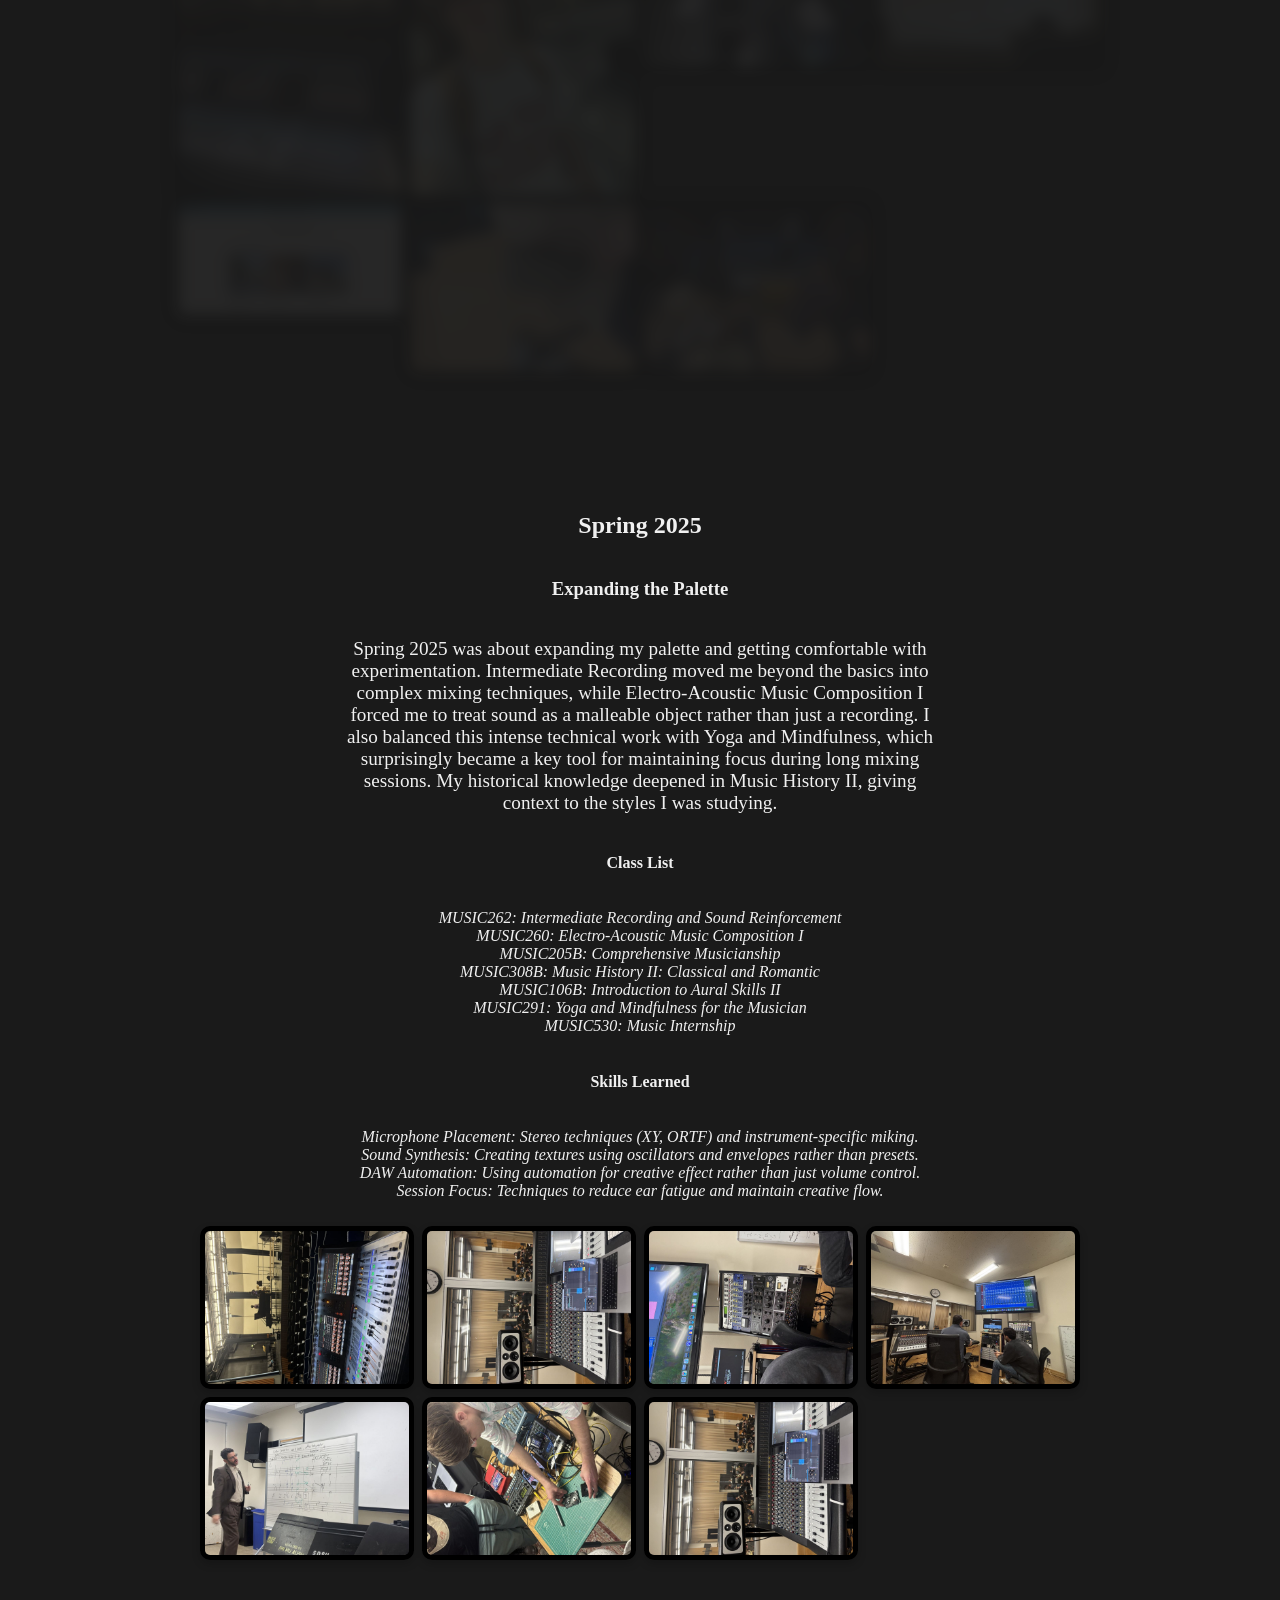
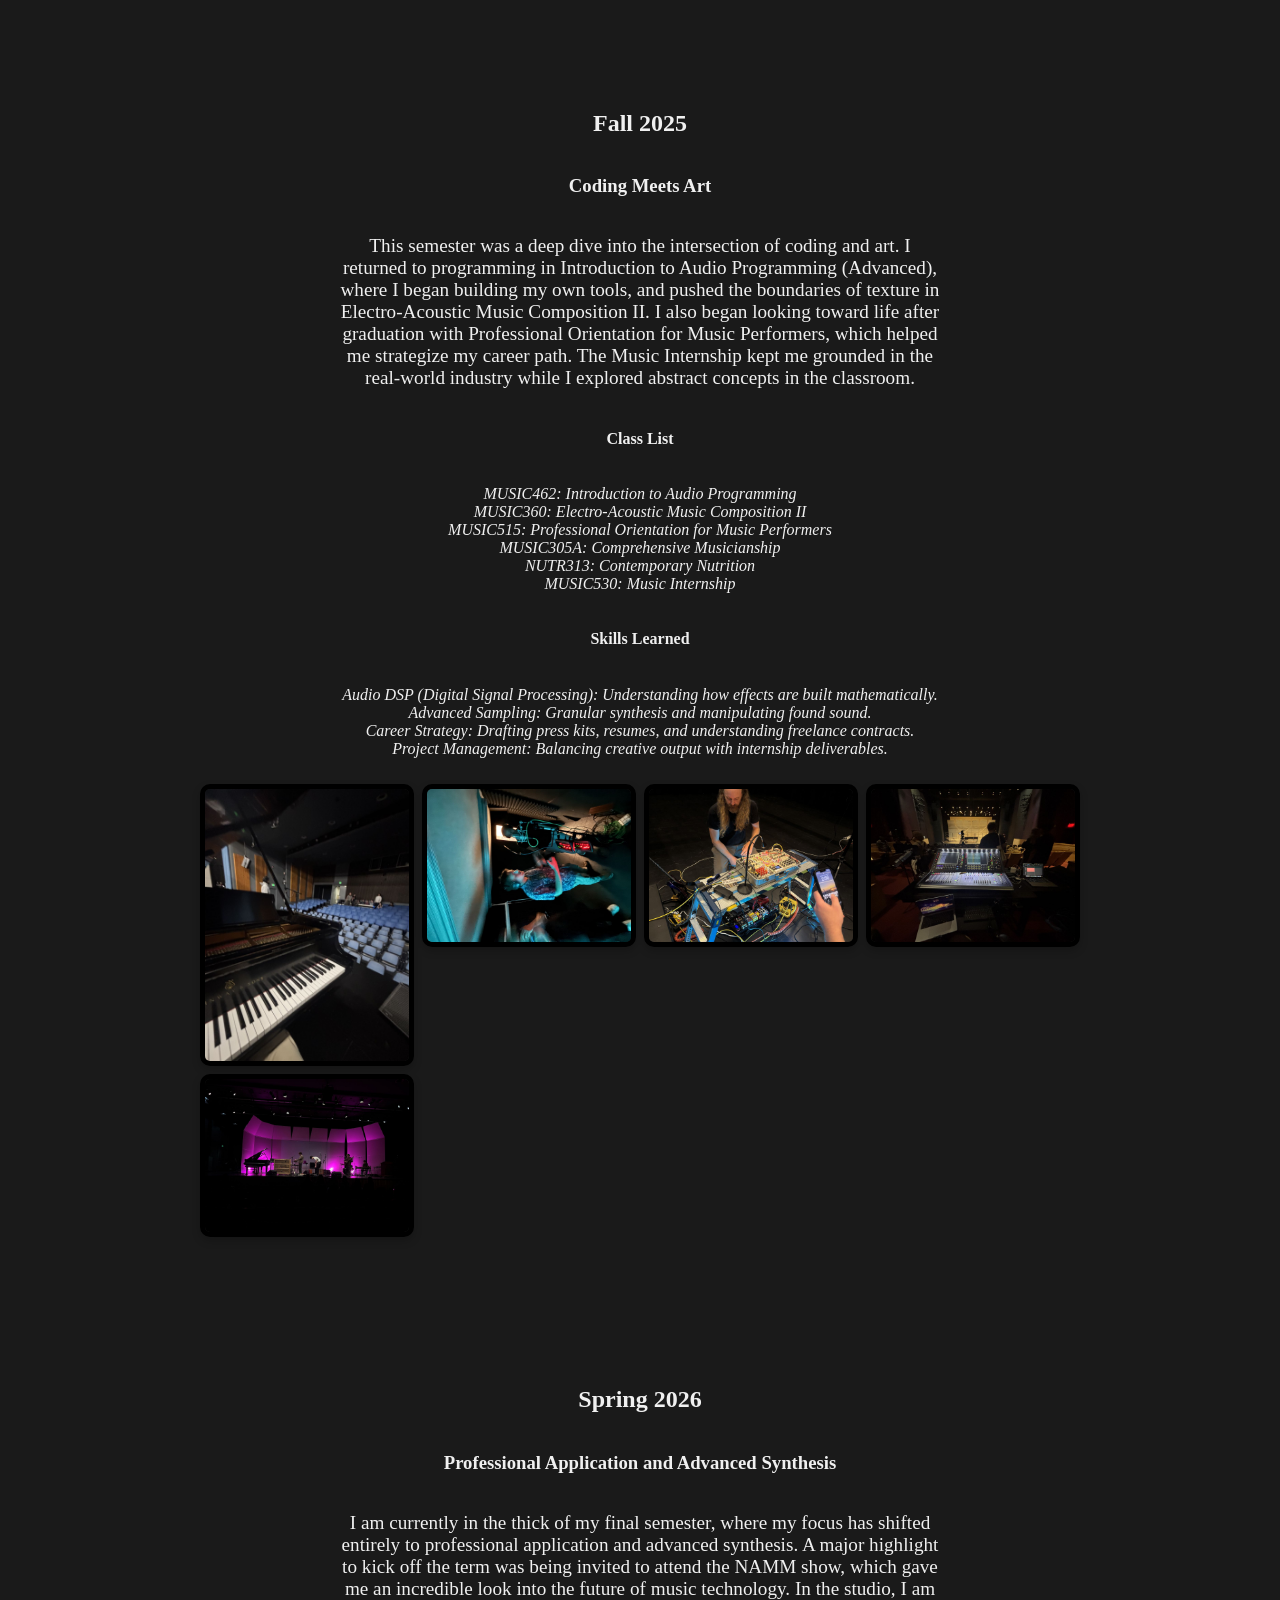
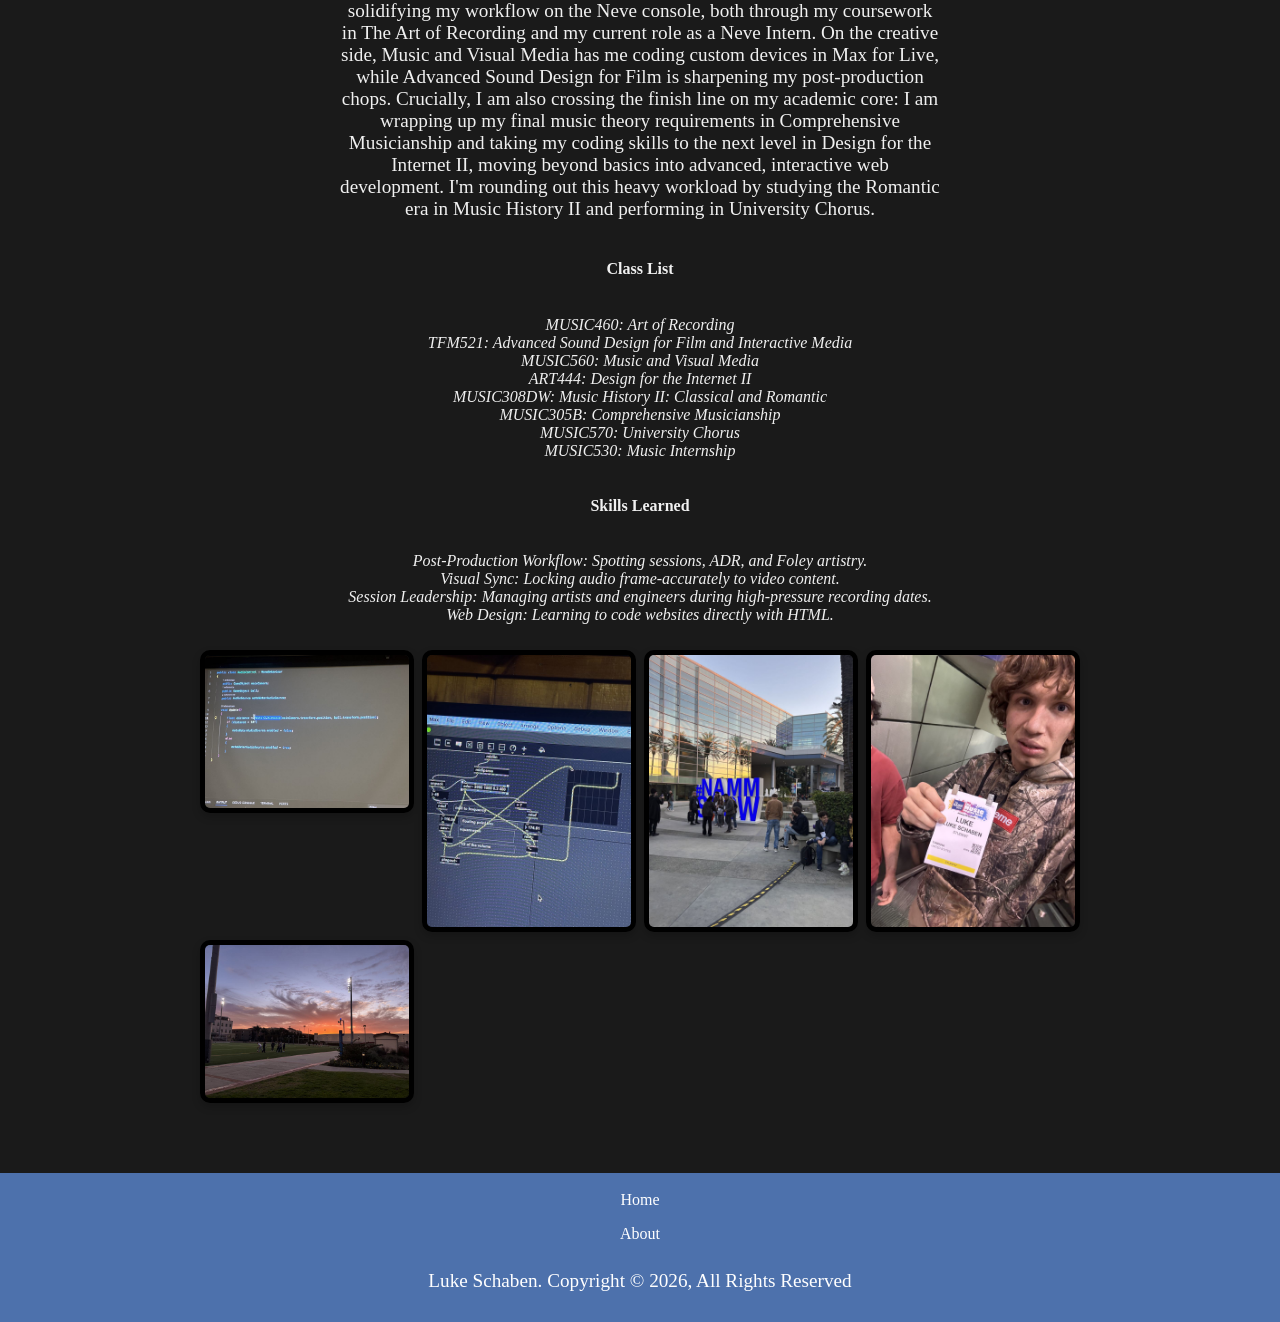
==== commit 399afe26: "fixxx" ====
--- a/index.html
+++ b/index.html
@@ -48,7 +48,7 @@
 </section>
 
     <nav>
-      <div class="container nav-container">
+      <div class="nav-container">
         <ul>
           <li><a href="#section-1">Fall 2023</a></li>
           <li><a href="#section-2">Spring 2024</a></li>
--- a/css/styles.css
+++ b/css/styles.css
@@ -56,7 +56,7 @@
     text-align: center;
     flex-wrap: wrap;
     margin: 0 auto;
-    max-width: 800px;
+    max-width: 900px;
 }
 .pfp {
     width: 50%;
@@ -64,7 +64,7 @@
     border-radius: 10px;
 }
 .semester {
-    max-width: 800px;
+    max-width: 900px;
     margin: 0 auto;
     display: flex;
     flex-direction: column;
@@ -102,6 +102,7 @@
 .gallery {
     padding: 10px;
     width: 100%;
+    max-width: 900px;
 }
 
 /* Four-column grid layout */
@@ -387,4 +388,19 @@
 body {
   color: var(--text-color, #333333);
   transition: color 0.5s ease, background-color 0.5s ease;
+}
+
+.nav-container ul{
+    display: flex;
+    justify-content: center;
+    flex-direction: column;
+    gap: 20px;
+    margin: 20px 0;
+    font-size: 1.5em;
+    align-items: center;
+
+}
+
+.semester p{
+max-width: 600px;
 }
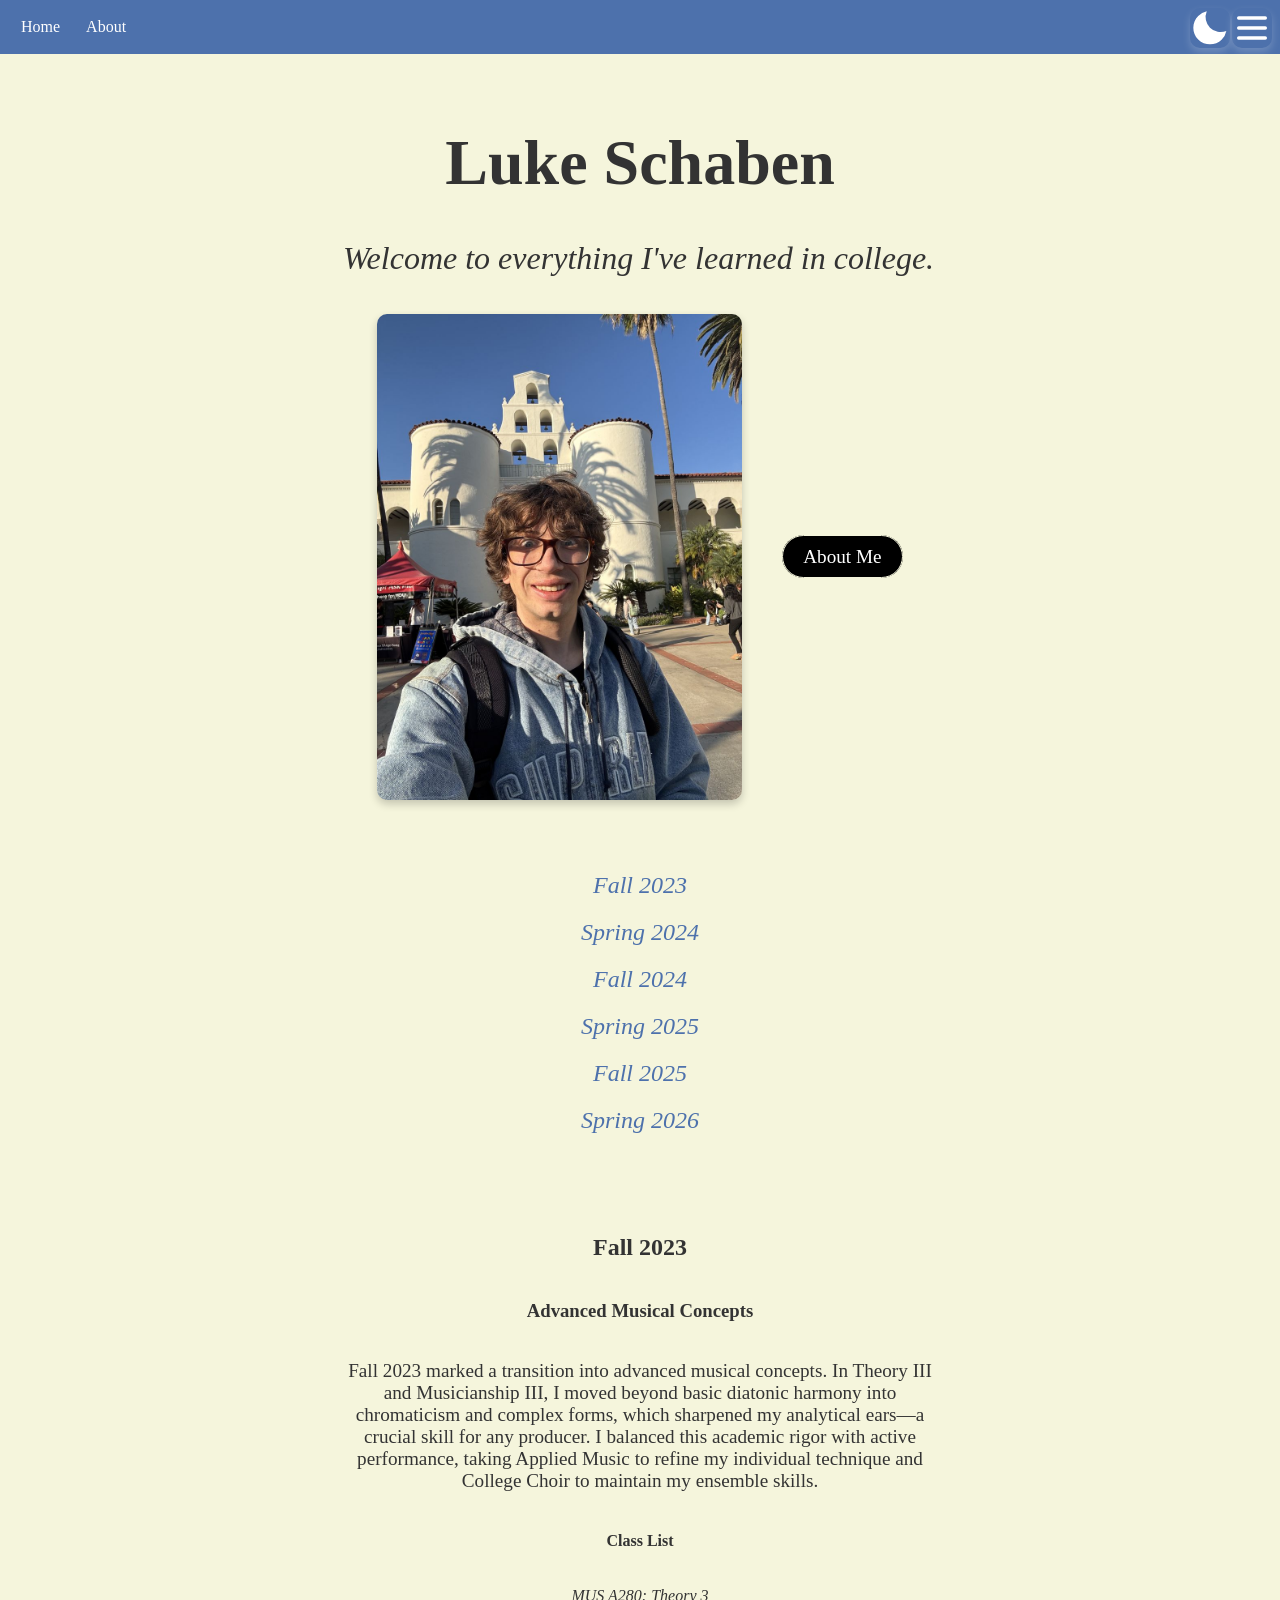
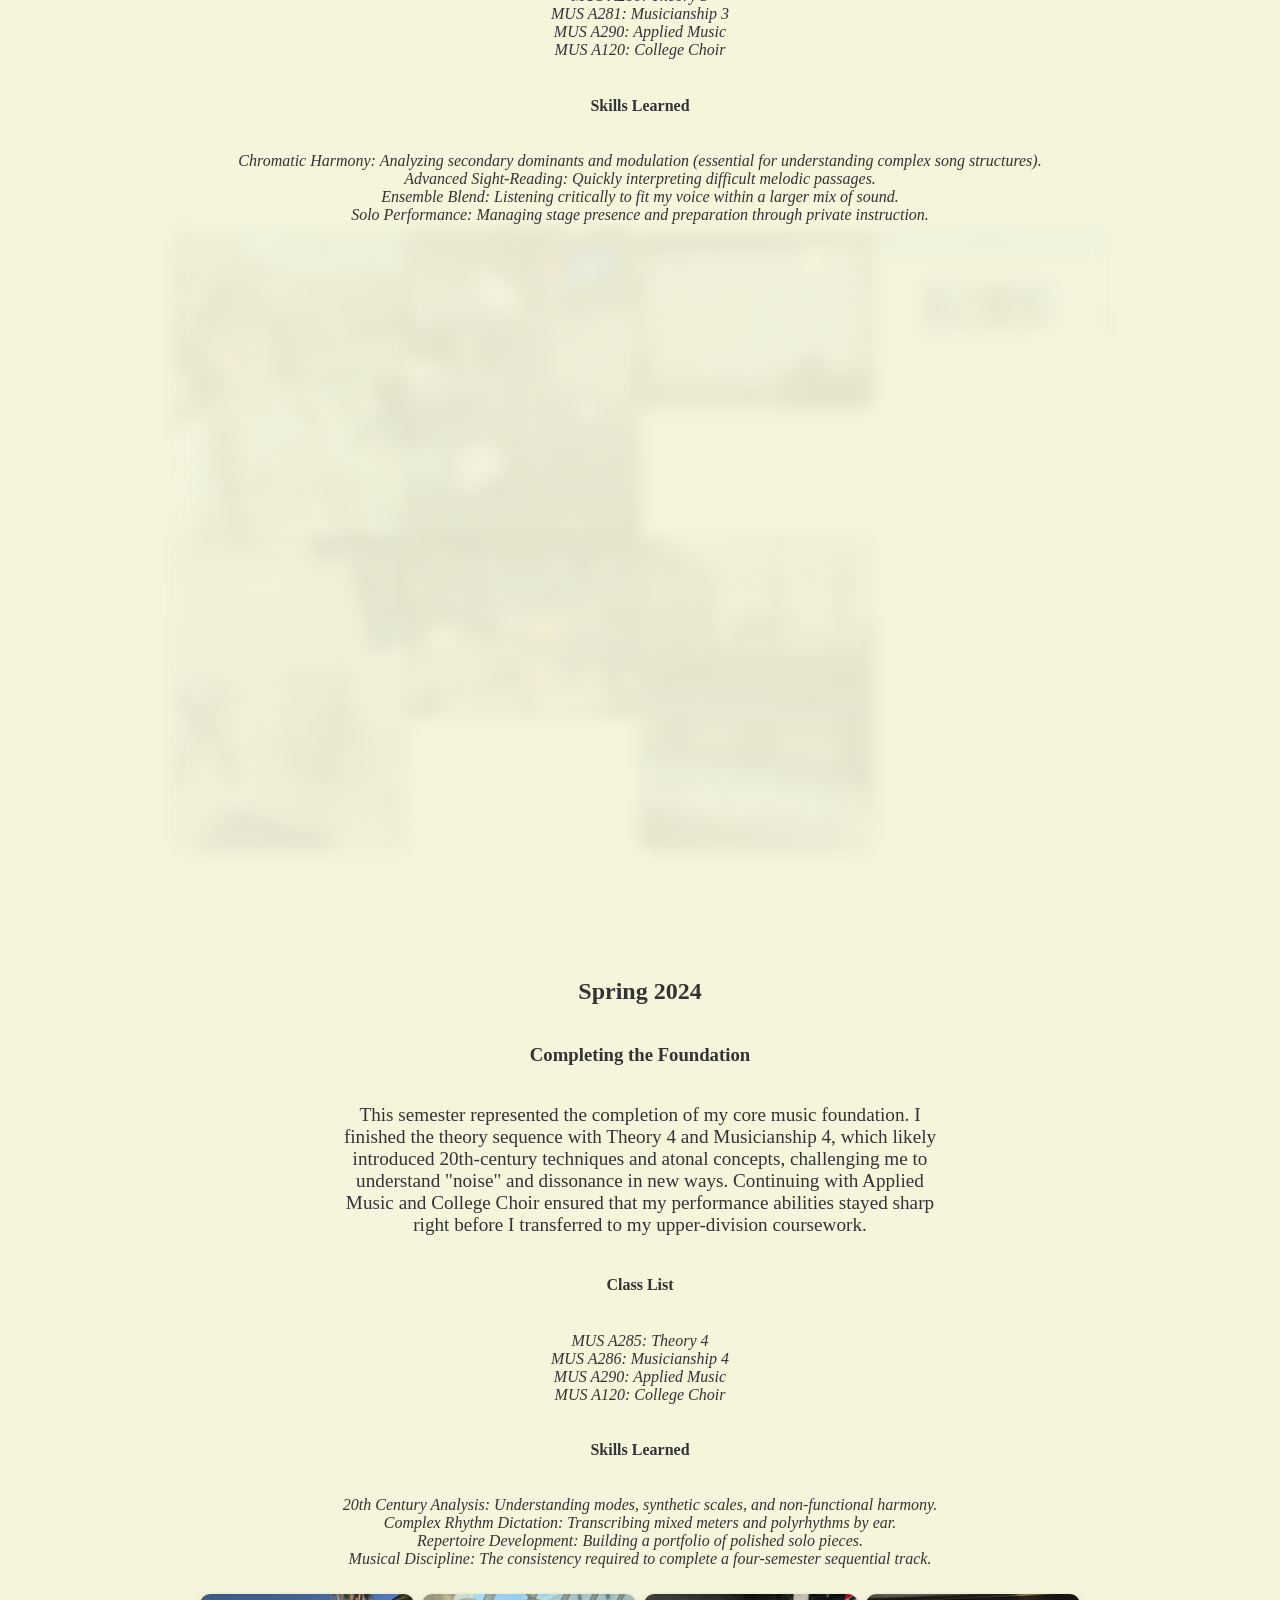
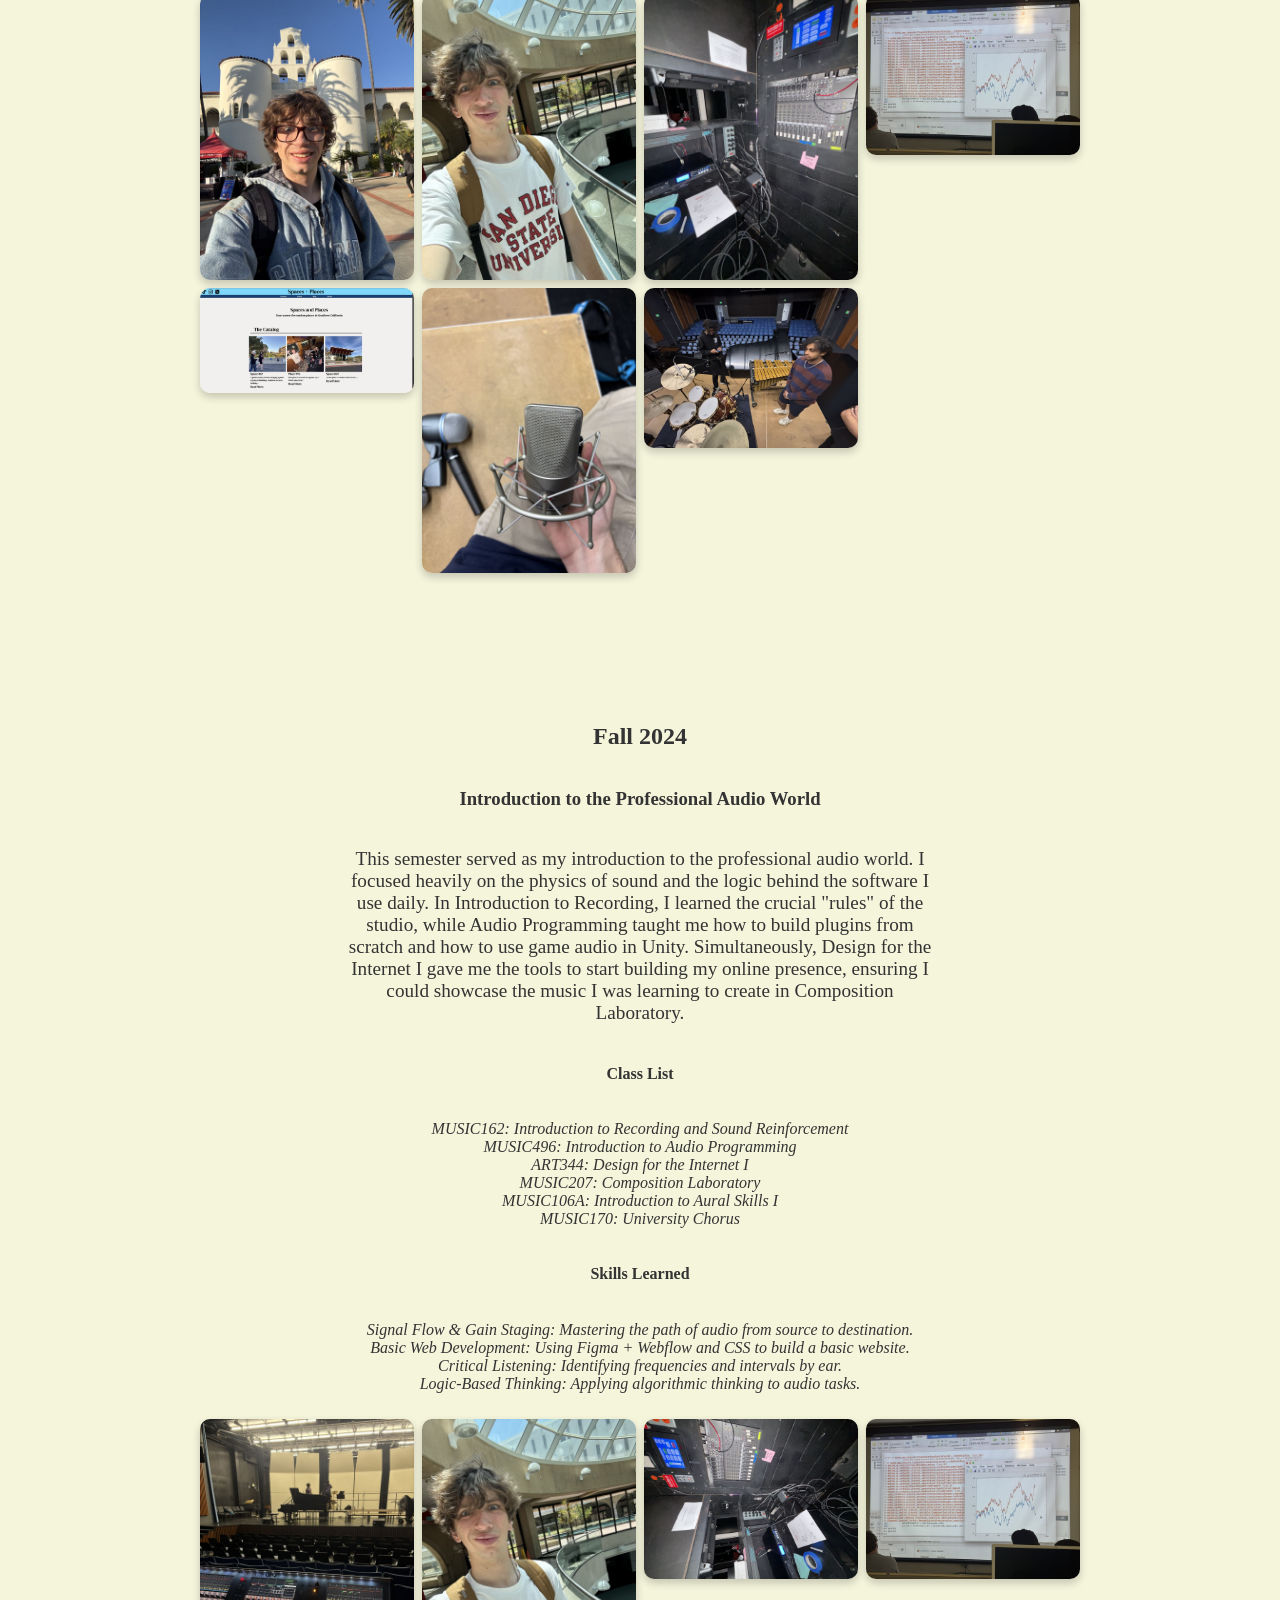
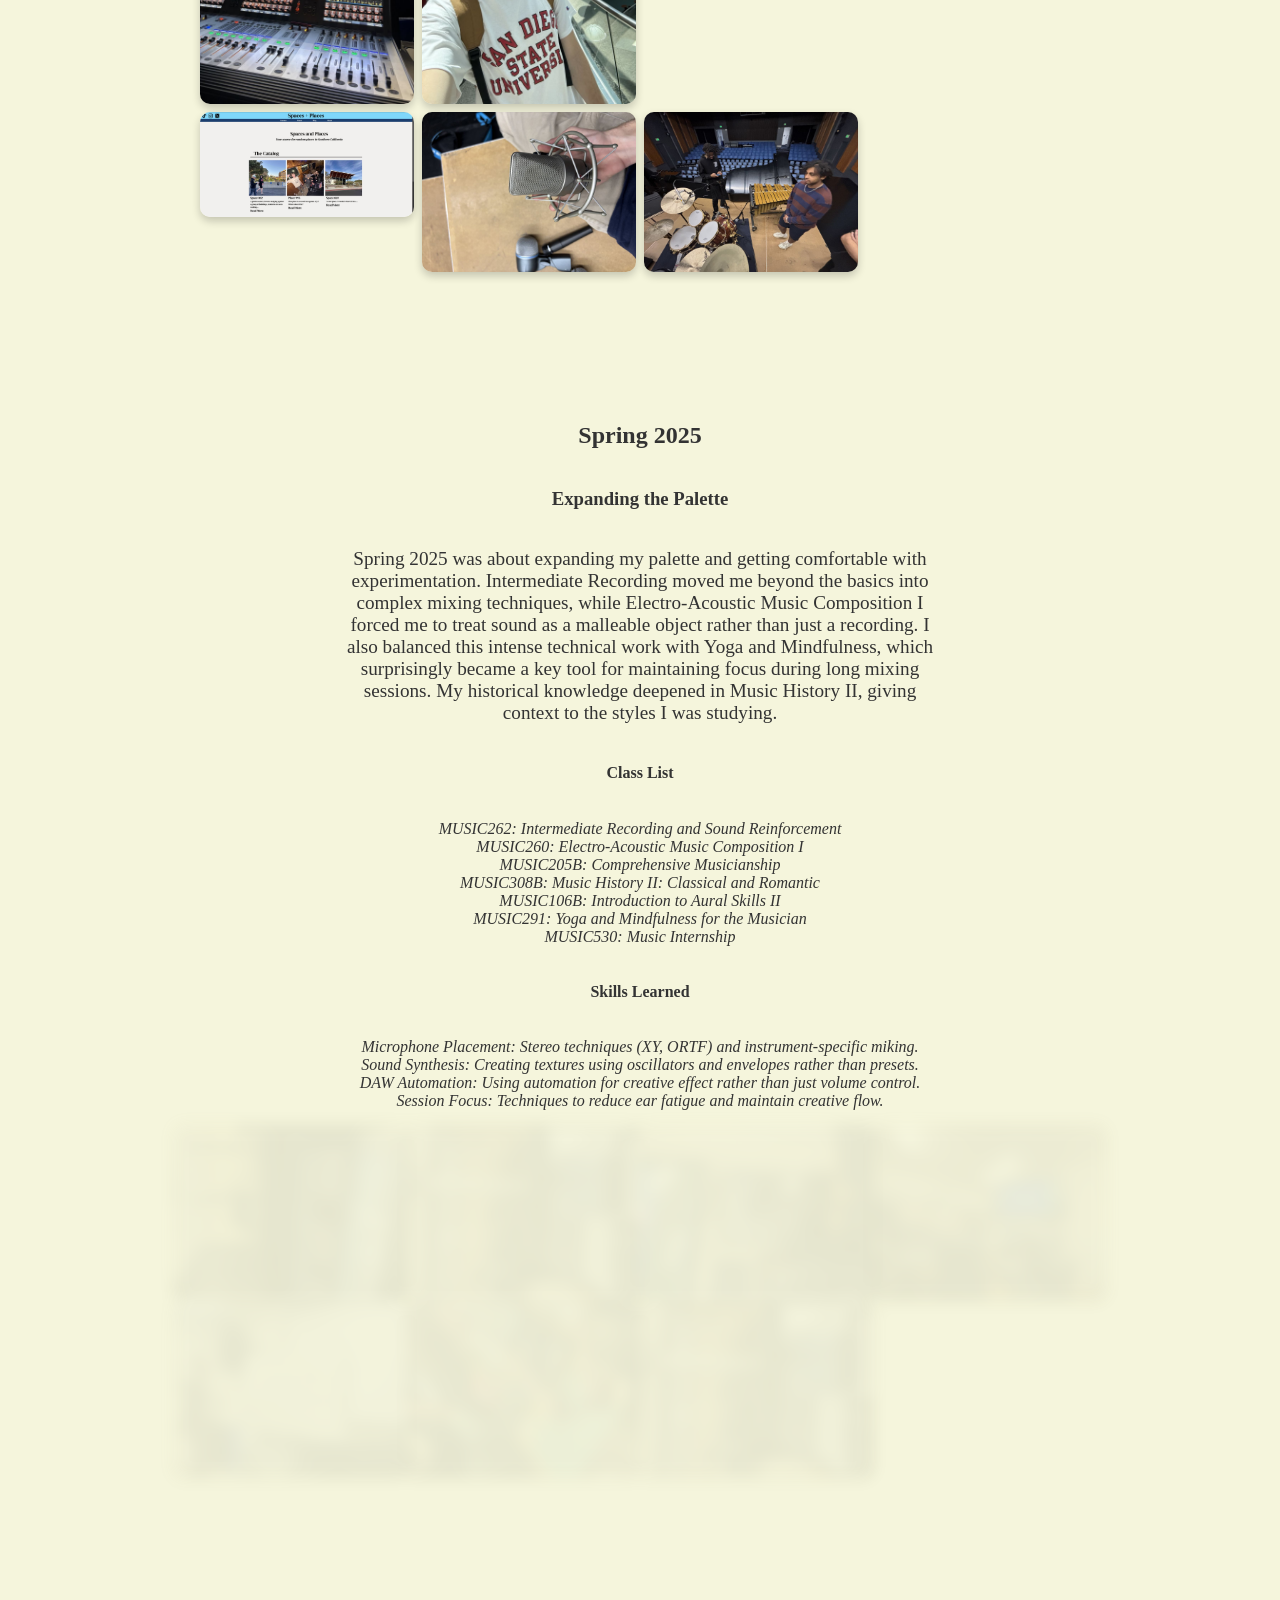
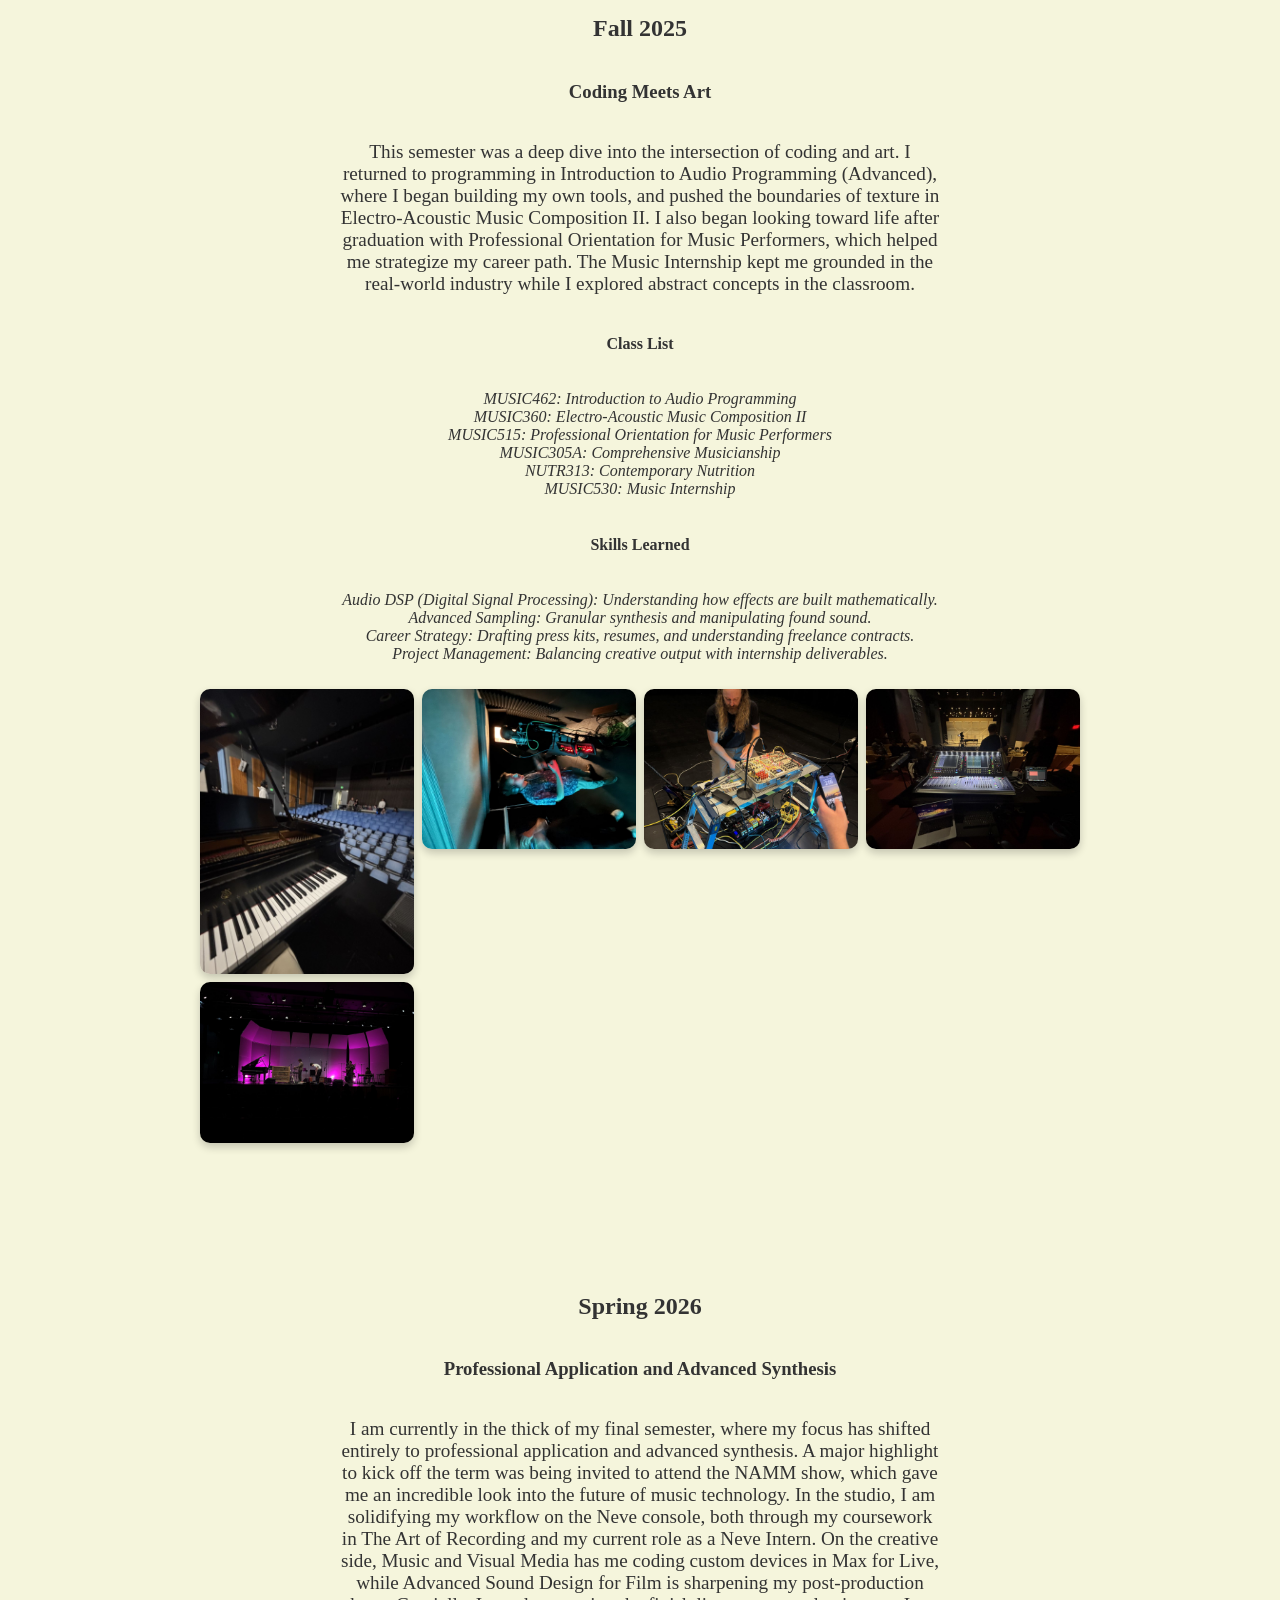
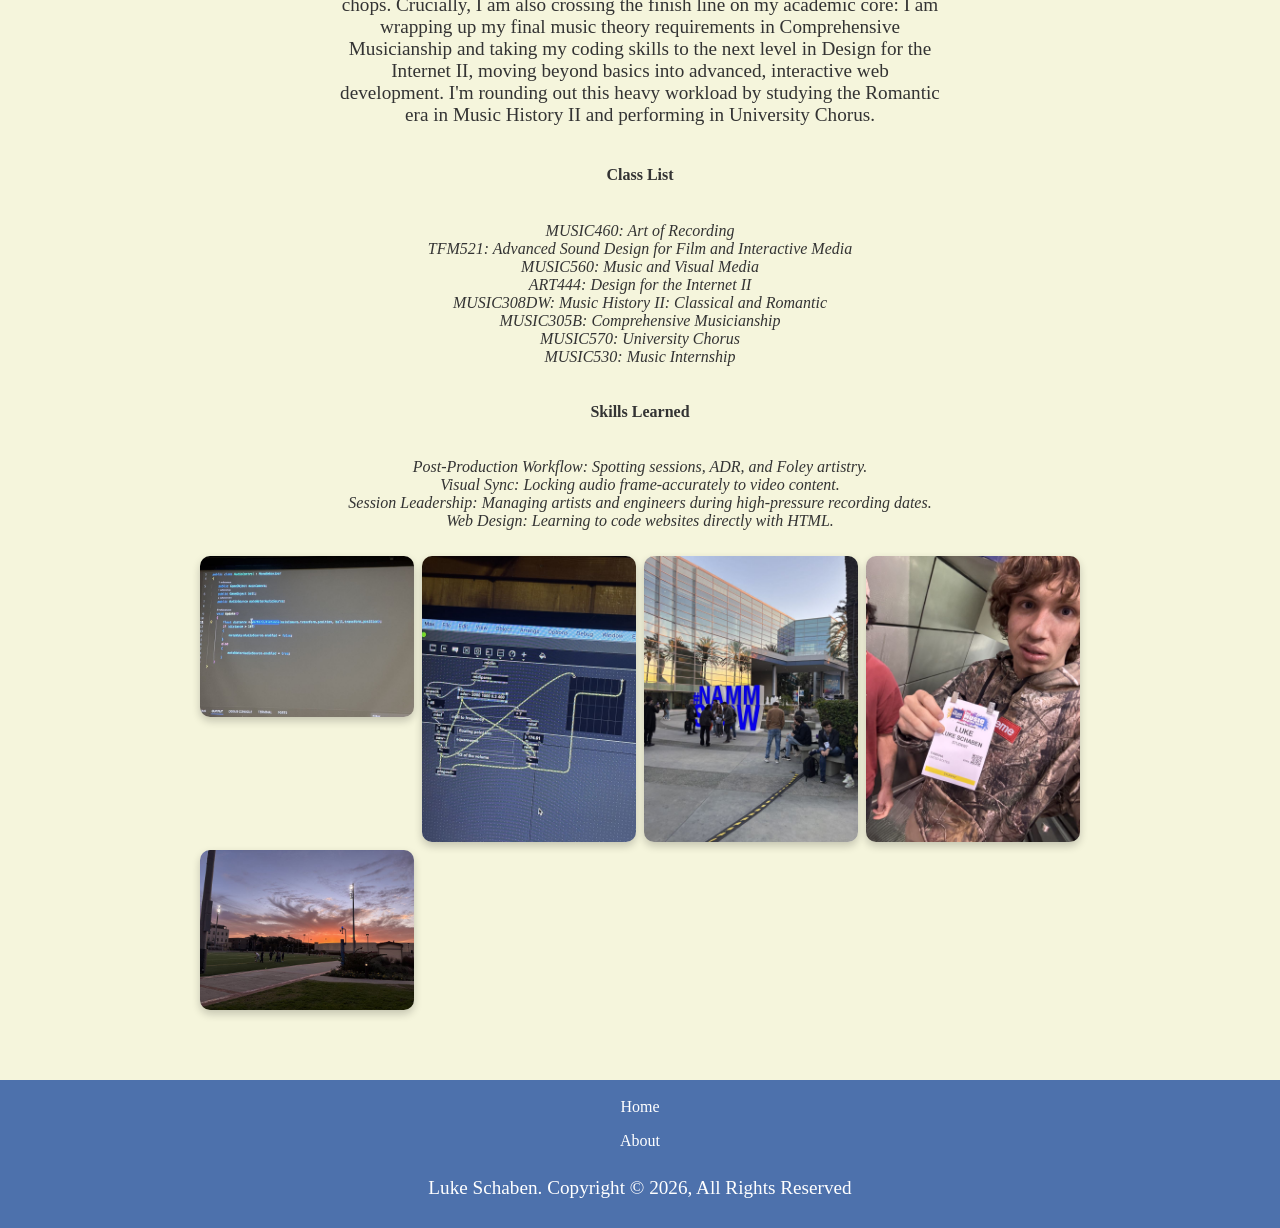
==== commit a8e1b9cc: "changes" ====
--- a/index.html
+++ b/index.html
@@ -4,6 +4,10 @@
   <meta charset="UTF-8">
   <meta name="author" content="Art 444 Student Work">
   <meta name="viewport" content="width=device-width, initial-scale=1, shrink-to-fit=no">
+  <meta name="description" content="A summary of what I’ve learned over the past few semesters.">
+  <meta name="keywords" content="music, recording, audio, production, composition, theory, musicianship, performance">
+  <meta name="robots" content="index, follow">
+  <link rel="icon" href="images/IMG_1519 copy.ico" type="image/x-icon">
   <title>Luke Schaben's College Experience</title>
   <link rel="stylesheet" href="css/styles.css">
   <link rel="stylesheet" href="css/responsive.css">
@@ -26,18 +30,26 @@
 </div> 
 <div class="dropdown" id="dropdown">
       <!--<a href="#">Semesters</a>-->
+      <container class="dropdowncontent">
       <a href="#section-1">Fall 2023</a>
       <a href="#section-2">Spring 2024</a>
       <a href="#section-3">Fall 2024</a>
       <a href="#section-4">Spring 2025</a>
       <a href="#section-5">Fall 2025</a>
       <a href="#section-6">Spring 2026</a>
+      </container>
 </div>
 <!-- MAIN HEADER --> 
 <section id="header" class="header">
   <div class="container">
     <h1>Luke Schaben</h1>
-    <h2>A summary of what I’ve learned over the past few semesters.</h2>
+  </div>
+   <div class="wrapper">
+    <div class="typing-demo">
+    Welcome to everything I've learned in college.
+    </div>
+</div>
+    <!-- <h2>A summary of what I’ve learned over the past few semesters.</h2> -->
     <div class="pictureandbutton">
       <img class="pfp" src="images/v10_844.png" alt="Profile Picture">
       <div>
@@ -46,6 +58,7 @@
     </div>
   </div>
 </section>
+
 
     <nav>
       <div class="nav-container">
@@ -264,7 +277,6 @@
     </div>
   </div>
 </section>
-
 <!-- FOOTER SECTION -->  
 <footer>
   <div class="container">
--- a/css/styles.css
+++ b/css/styles.css
@@ -2,7 +2,7 @@
 html {
     font-family: Georgia, 'Times New Roman', Times, serif !important;
 }
-  body.navbar-not-at-top & {
+  body.navbar-not-at-top {
     position: fixed;
     top: 0;
     left: 0;
@@ -56,22 +56,22 @@
     text-align: center;
     flex-wrap: wrap;
     margin: 0 auto;
-    max-width: 900px;
+    max-width: 1000px;
 }
 .pfp {
-    width: 50%;
-    height: 50%;
+    width: 30%;
+    height: 30%;
     border-radius: 10px;
 }
 .semester {
-    max-width: 900px;
+    max-width: 1000px;
     margin: 0 auto;
     display: flex;
     flex-direction: column;
     align-items: center;
     text-align: center;
 }
-h1 {
+h6 {
     font-size: 3em;
 }
 h2 {
@@ -141,11 +141,6 @@
     display: inline-block;
     font-size: 1em;
     border: #4D71AC solid 1px;
-}
-a:hover {
-    background-color: white;
-    color: black;
-    border: black solid 1px;
 }
 .gallery img:hover {
     transform: scale(1.2);
@@ -171,7 +166,7 @@
     height: auto;
     border-radius: 10px;
     transition: transform 0.3s ease;
-    border: 5px solid black;
+    /* border: 5px solid black; */
     box-shadow: 0 4px 8px rgba(0, 0, 0, 0.2);
 }
 li {
@@ -211,7 +206,7 @@
   width: 100%;
   height: 100%;
   background-color: rgba(0, 0, 0, 0.8);
-  z-index: 1000;
+  z-index: 4000;
   align-items: center;
   justify-content: center;
 }
@@ -256,12 +251,15 @@
 
 h1 {
   animation: myAnimation 5s infinite;
+  font-size: 4em;
+  padding: 10px;
+  margin: 30px;
 }
 .fade-in {
   opacity: 0.25;
   filter: blur(5px);
   transform: scale(1.05);
-  transition: opacity 0.125s ease-in, filter 0.145s ease-in, transform 0.145s ease-in;
+  transition: opacity 0.13s ease-in, filter 0.15s ease-in, transform 0.18s ease-in;
 }
 
 .fade-in.visible {
@@ -314,17 +312,26 @@
   width: 100%;
   height: 100%;
   background-color: rgba(77, 113, 172, 0.65);
-  backdrop-filter: blur(12px);
-  -webkit-backdrop-filter: blur(12px);
+  backdrop-filter: blur(3px);
+  -webkit-filter-fill-mode: vivid-light;
+  -webkit-backdrop-filter: blur(3px);
   z-index: 998;
   flex-direction: column;
   align-items: center;
   justify-content: center;
-  gap: 50px;
+  gap: 0px;
   opacity: 0;
   visibility: hidden;
   pointer-events: none;
-  transition: opacity 0.4s ease, visibility 0.4s ease;
+  transition: opacity 0.2s ease, visibility 0.2s ease;
+  align-content: center;
+}
+.dropdowncontent {
+  display: flex;
+  flex-direction: column;
+  align-items: center;
+  justify-content: center;
+  gap: 30px;
 }
 
 .dropdown.active {
@@ -339,14 +346,14 @@
   font-size: 2em;
   font-family: Georgia, 'Times New Roman', Times, serif;
 }
-/* crap
+
 .container {
   container-type: scroll-state;
   container-name: my-container;
 }
 
 
-@container scroller scroll-state(scrollable: top) {
+@supports (animation: test) {
   .back-to-top {
     translate: 0 0;
   }
@@ -366,16 +373,16 @@
     0.2s background-color;
 }
 html {
-  container-type: scroll-state;
-  container-name: scroller;
-}
-*/
+}
+
 a {
     border: rgb(255, 249, 249, 0) solid 1px;
 }
 
 a:hover {
-    color:black
+    color:#000000;
+    border: rgb(255, 249, 249, 1) solid 1px;
+
 }
 
 /* Javascript-triggered Night Mode */
@@ -395,7 +402,7 @@
     justify-content: center;
     flex-direction: column;
     gap: 20px;
-    margin: 20px 0;
+    margin: 20px;
     font-size: 1.5em;
     align-items: center;
 
@@ -403,4 +410,286 @@
 
 .semester p{
 max-width: 600px;
+}
+
+.gallery .fade-in.visible {
+  max-width: 1000px;
+}
+/* FAQ SECTION */
+
+
+main {
+	--size-header: 2.25rem;
+	--size-accordion-title: 1.25rem;
+	--size-accordion-content: 1rem;
+	--animation-speed: 125;
+	--slide-ease: cubic-bezier(0.86, 0, 0.07, 1);
+	--slide-duration: calc(400ms * 100 / var(--animation-speed));
+	--slide-delay: calc(450ms * 100 / var(--animation-speed));
+	--circle-duration: calc(900ms * 100 / var(--animation-speed));
+}
+
+.faq {
+	position: relative;
+	left: 0;
+	top: 0;
+	box-sizing: border-box;
+}
+
+a,
+p,
+
+html {
+	height: 100%;
+}
+
+.faq {
+	margin: 0;
+	display: grid;
+	place-items: center;
+	padding: 2rem 2rem;
+	min-height: 100%;
+  scroll-behavior: smooth;
+	scroll-padding-top: 1rem;
+}
+
+main > h1 {
+	font-size: var(--size-header);
+	margin-bottom: 1.25rem;
+	color: #fff;
+}
+
+::selection {
+	background-color: rgba(0, 0, 0, 0.4);
+}
+
+.accordion {
+	--circle-x: 1.8rem;
+	--circle-y: 0;
+	--circle-r: 200%;
+	--circle-bg: #fff;
+	color: #000;
+
+	background-color: var(--circle-bg);
+	max-width: 56ch;
+	margin-bottom: 1rem;
+	border-radius: min(8px, 0.5rem);
+
+	display: grid;
+	grid-template-rows: 0fr 0fr;
+	transition-timing-function: var(--slide-ease);
+	transition-duration: 200ms, 200ms, var(--slide-duration);
+	transition-property: opacity, box-shadow, grid-template-rows;
+	transition-delay: 0ms, 0ms, var(--slide-delay);
+	box-shadow: 0 0 0 2px rgba(0, 0, 0, 0.1);
+	opacity: 0.9;
+}
+:root.night .accordion {
+  color: #ffffff;
+  background-color: #363434;
+}
+.accordion:not(:target):hover {
+	box-shadow: 0 0 0 2px rgba(0, 0, 0, 0.5);
+}
+
+.accordion:not(:target):active {
+	opacity: 1;
+	box-shadow: 0 4px 7px 0 rgba(0, 0, 0, 0.3);
+}
+
+.accordion,
+.content {
+	overflow: hidden;
+}
+
+.accordion:target {
+	--d: 90deg;
+	grid-template-rows: 0fr 1fr;
+	transition: grid-template-rows var(--slide-ease) var(--slide-duration)
+		var(--slide-delay);
+}
+
+.wrapper {
+	padding-block: 0 1.05rem;
+	padding-inline: 1.25rem;
+}
+
+.content {
+	font-size: var(--size-accordion-content);
+	line-height: 140%;
+}
+
+.content p {
+	margin-bottom: 1rem;
+}
+
+.content a {
+	color: currentColor;
+	font-weight: 800;
+	text-decoration: underline;
+}
+
+main :last-child,
+.content :last-child {
+	margin-bottom: 0;
+}
+
+.title a {
+	padding: 1rem 1.25rem;
+	font-size: var(--size-accordion-title);
+	font-weight: 800;
+	color: currentColor;
+	text-decoration: none;
+	display: flex;
+	flex-direction: row;
+	place-items: center;
+}
+
+.title a::before {
+	--chevron-icon: url("data:image/svg+xml,%3Csvg xmlns='http://www.w3.org/2000/svg' viewBox='0 0 320 512'%3E%3C!--! Font Awesome Pro 6.4.0 by @fontawesome - https://fontawesome.com License - https://fontawesome.com/license (Commercial License) Copyright 2023 Fonticons, Inc. --%3E%3Cpath fill='white' d='M310.6 233.4c12.5 12.5 12.5 32.8 0 45.3l-192 192c-12.5 12.5-32.8 12.5-45.3 0s-12.5-32.8 0-45.3L242.7 256 73.4 86.6c-12.5-12.5-12.5-32.8 0-45.3s32.8-12.5 45.3 0l192 192z'/%3E%3C/svg%3E");
+	content: "";
+	left: 0;
+	top: 0;
+	width: 0.65rem;
+	aspect-ratio: 320 / 512;
+	display: inline-block;
+	margin-right: 0.75rem;
+	transform: rotate(var(--d, 0deg));
+	transition: transform var(--slide-ease) var(--slide-duration)
+		var(--slide-delay);
+	mask-image: var(--chevron-icon);
+	mask-size: 100% 100%;
+	-webkit-mask-image: var(--chevron-icon);
+	-webkit-mask-size: 100% 100%;
+	background-color: currentColor;
+  padding: 0.25rem;
+}
+
+.accordion::before,
+.accordion::after {
+	content: "";
+	position: absolute;
+	width: 100%;
+	height: 100%;
+	background-color: var(--circle-bg);
+	mix-blend-mode: difference;
+	transform-style: preserve-3d;
+	transition-timing-function: ease;
+	transition-property: opacity, clip-path, visibility;
+	pointer-events: none;
+	clip-path: circle(var(--r) at var(--circle-x) var(--circle-y));
+	border-radius: inherit;
+	z-index: 4;
+}
+
+.accordion::before {
+	--r: 0%;
+	transition-delay: var(--circle-duration), var(--circle-duration), 0ms;
+	transition-duration: 0ms, var(--circle-duration), 0ms;
+	opacity: 0;
+}
+
+.accordion:target::before {
+	--r: var(--circle-r);
+	transition-delay: 0ms, 0ms, 0ms;
+	transition-duration: 0ms, var(--circle-duration), 0ms;
+	opacity: 1;
+}
+
+.accordion::after {
+	--r: var(--circle-r);
+	transition-delay: 0ms, 0ms, var(--circle-duration);
+	transition-duration: 0ms, var(--circle-duration), 0ms;
+	visibility: hidden;
+	opacity: 1;
+}
+
+.accordion:target:after {
+	--r: 0%;
+	transition-delay: 0ms, 0ms, 0ms;
+	transition-duration: 0ms, 0ms, 0ms;
+	visibility: visible;
+	opacity: 0;
+}
+
+.title a:focus-visible {
+	background-color: hsl(0, 100%, 90%);
+	outline: none;
+}
+
+.accordion:target .title a:focus-visible {
+	background-color: hsl(183, 100%, 93%);
+}
+
+.faq {
+  gap: 20px;
+}
+.main {
+  padding: 5px;
+  margin: 0 auto;
+  max-width: 800px;
+}
+
+.accordion:hover{
+  transform: scale(1.02);
+  transition: transform 0.2s ease-in-out;
+}
+.accordion {
+    scroll-margin-top: 60px;
+}
+:root.night a {
+  color: #ffffff;
+}
+
+.faq h6 {
+  margin-bottom: 0;
+  margin-top: 0;
+  margin: 0;
+}
+
+.faq {
+  padding: 5%;
+  margin: 10px auto;
+}
+
+h7 {
+  font-size: 2.5em;
+  margin-bottom: 20px;
+  font-weight: bold;
+  justify-content: center;
+  text-align: center;
+}
+
+.wrapper {
+  height: auto;
+  /*This part is important for centering*/
+  display: grid;
+  place-items: center;
+}
+
+.typing-demo {
+  display: inline-block;
+  white-space: nowrap;
+  overflow: hidden;
+  border-right: 3px solid;
+  font-size: clamp(0.9rem, 3.8vw, 2rem);
+  font-style: italic;
+  animation: blink 0.5s step-end infinite alternate;
+}
+
+.typing-demo.typing-done {
+  animation: none;
+  border-right-color: transparent;
+}
+
+@keyframes blink {
+  50% {
+    border-color: transparent;
+  }
+}
+
+.info {
+  position: absolute;
+  bottom: 0;
+  padding: 20px;
 }
--- a/css/responsive.css
+++ b/css/responsive.css
@@ -28,7 +28,7 @@
 }
 
 .navbar.fixed {
-    animation: opacity 3s ease-in-out forwards;
+    /*animation: opacity 0.5s ease-in-out forwards;*/
     position: fixed;
     top: 0;
     width: 100%;
@@ -36,7 +36,7 @@
 }
 
 .navbar {
-    z-index: 1000;
+    z-index: 1001;
     position: relative;
 }
 @keyframes opacity {
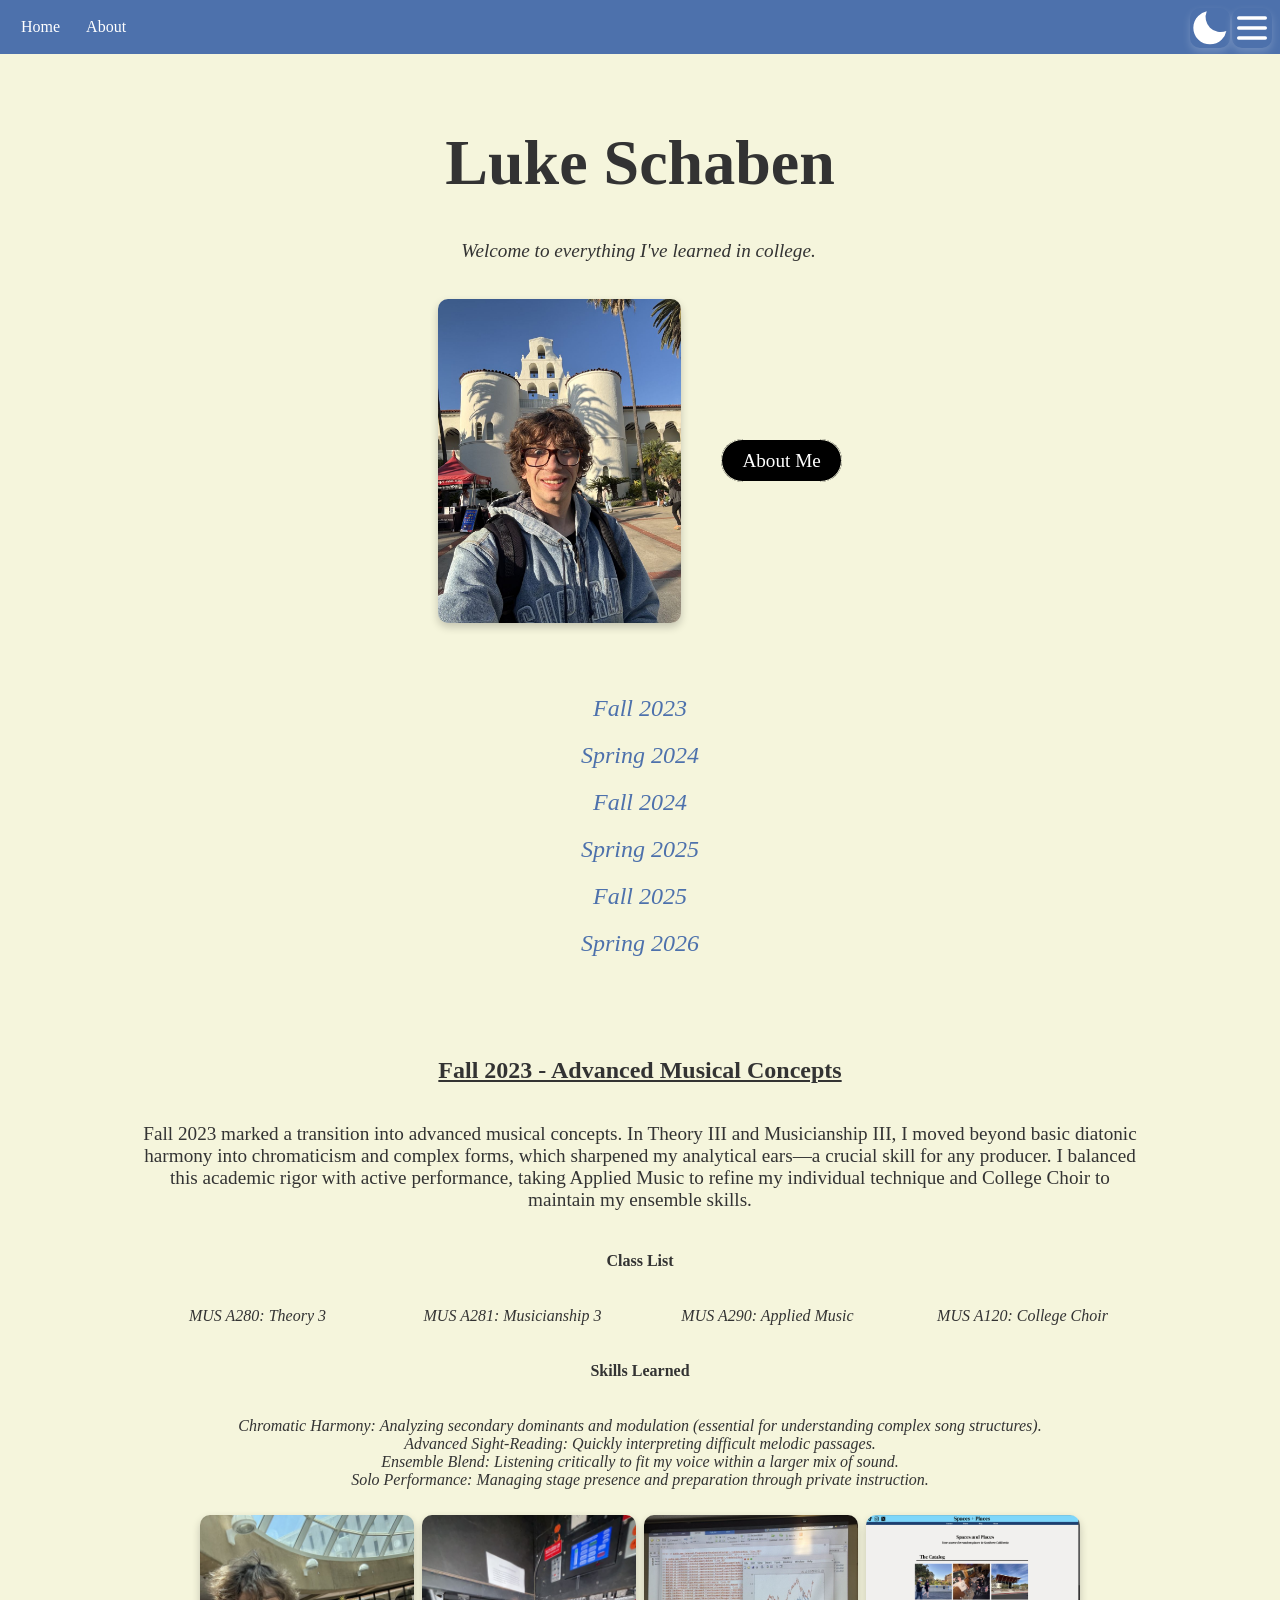
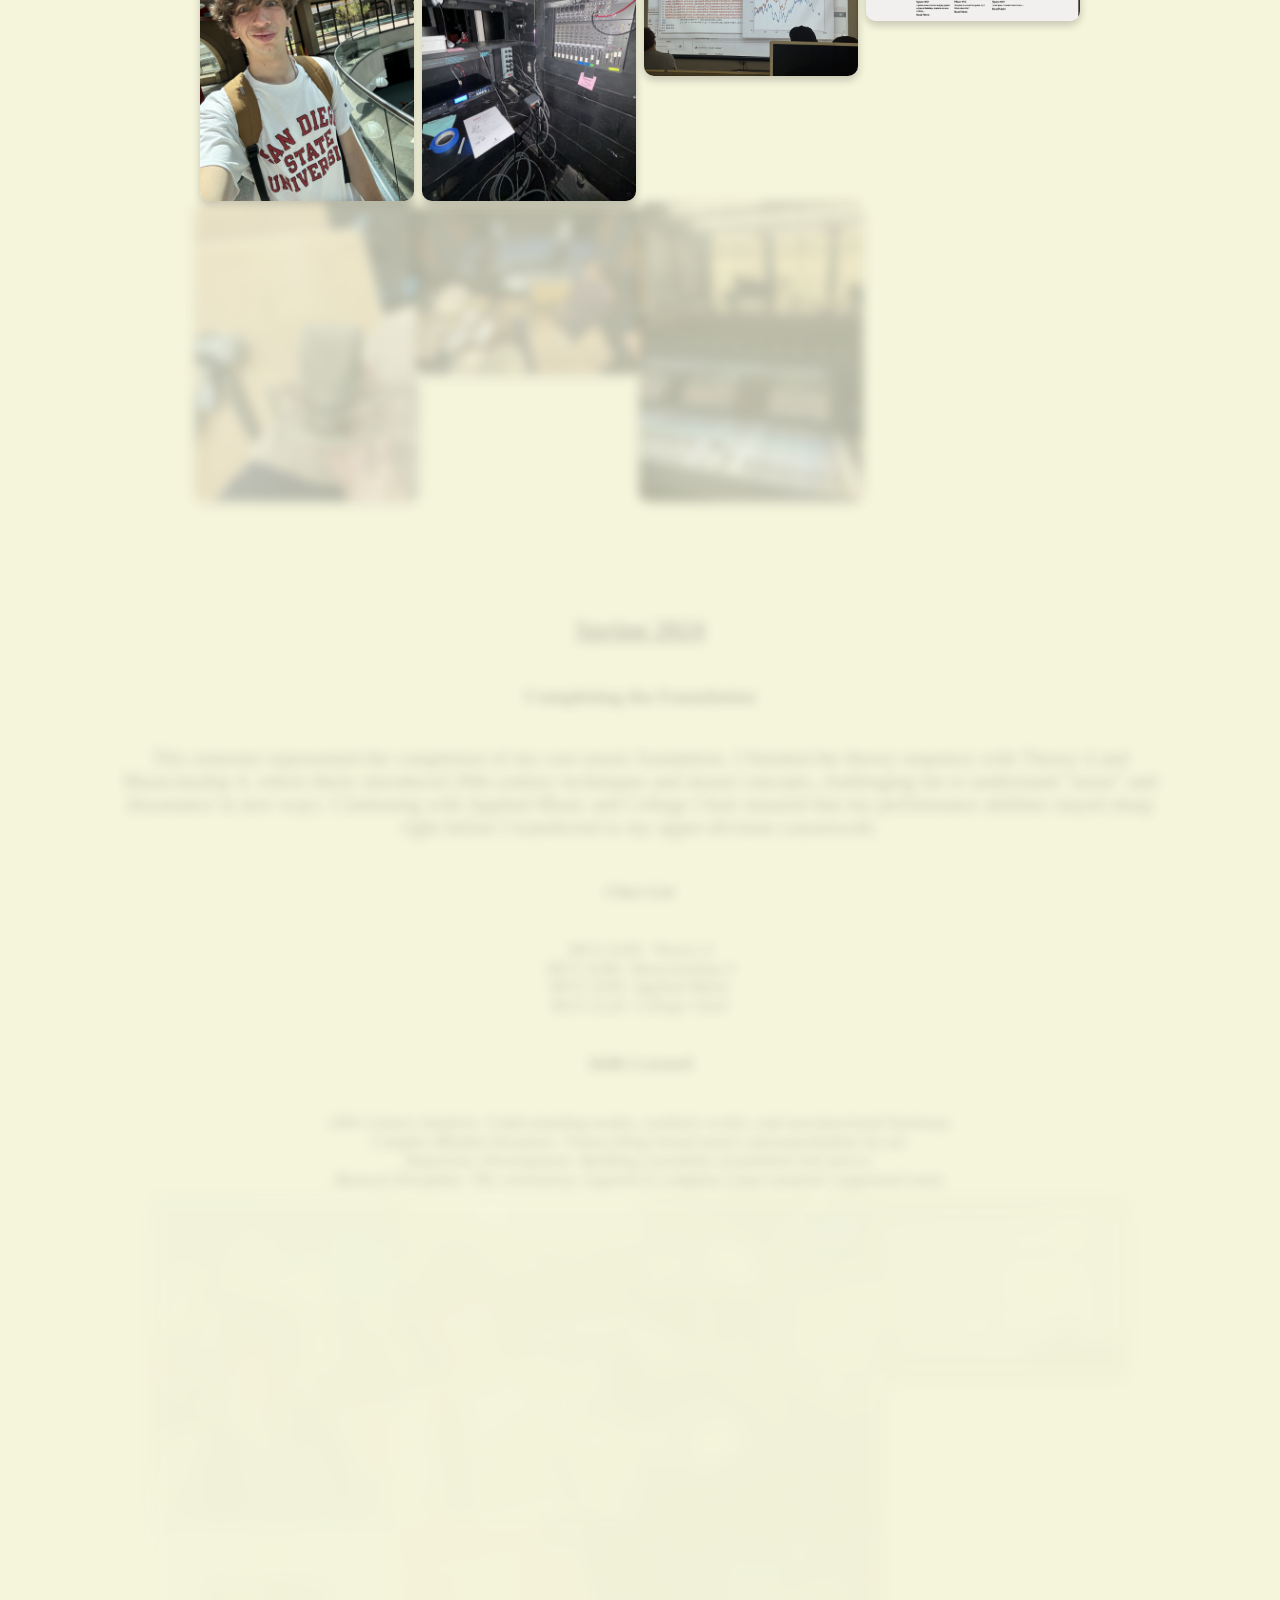
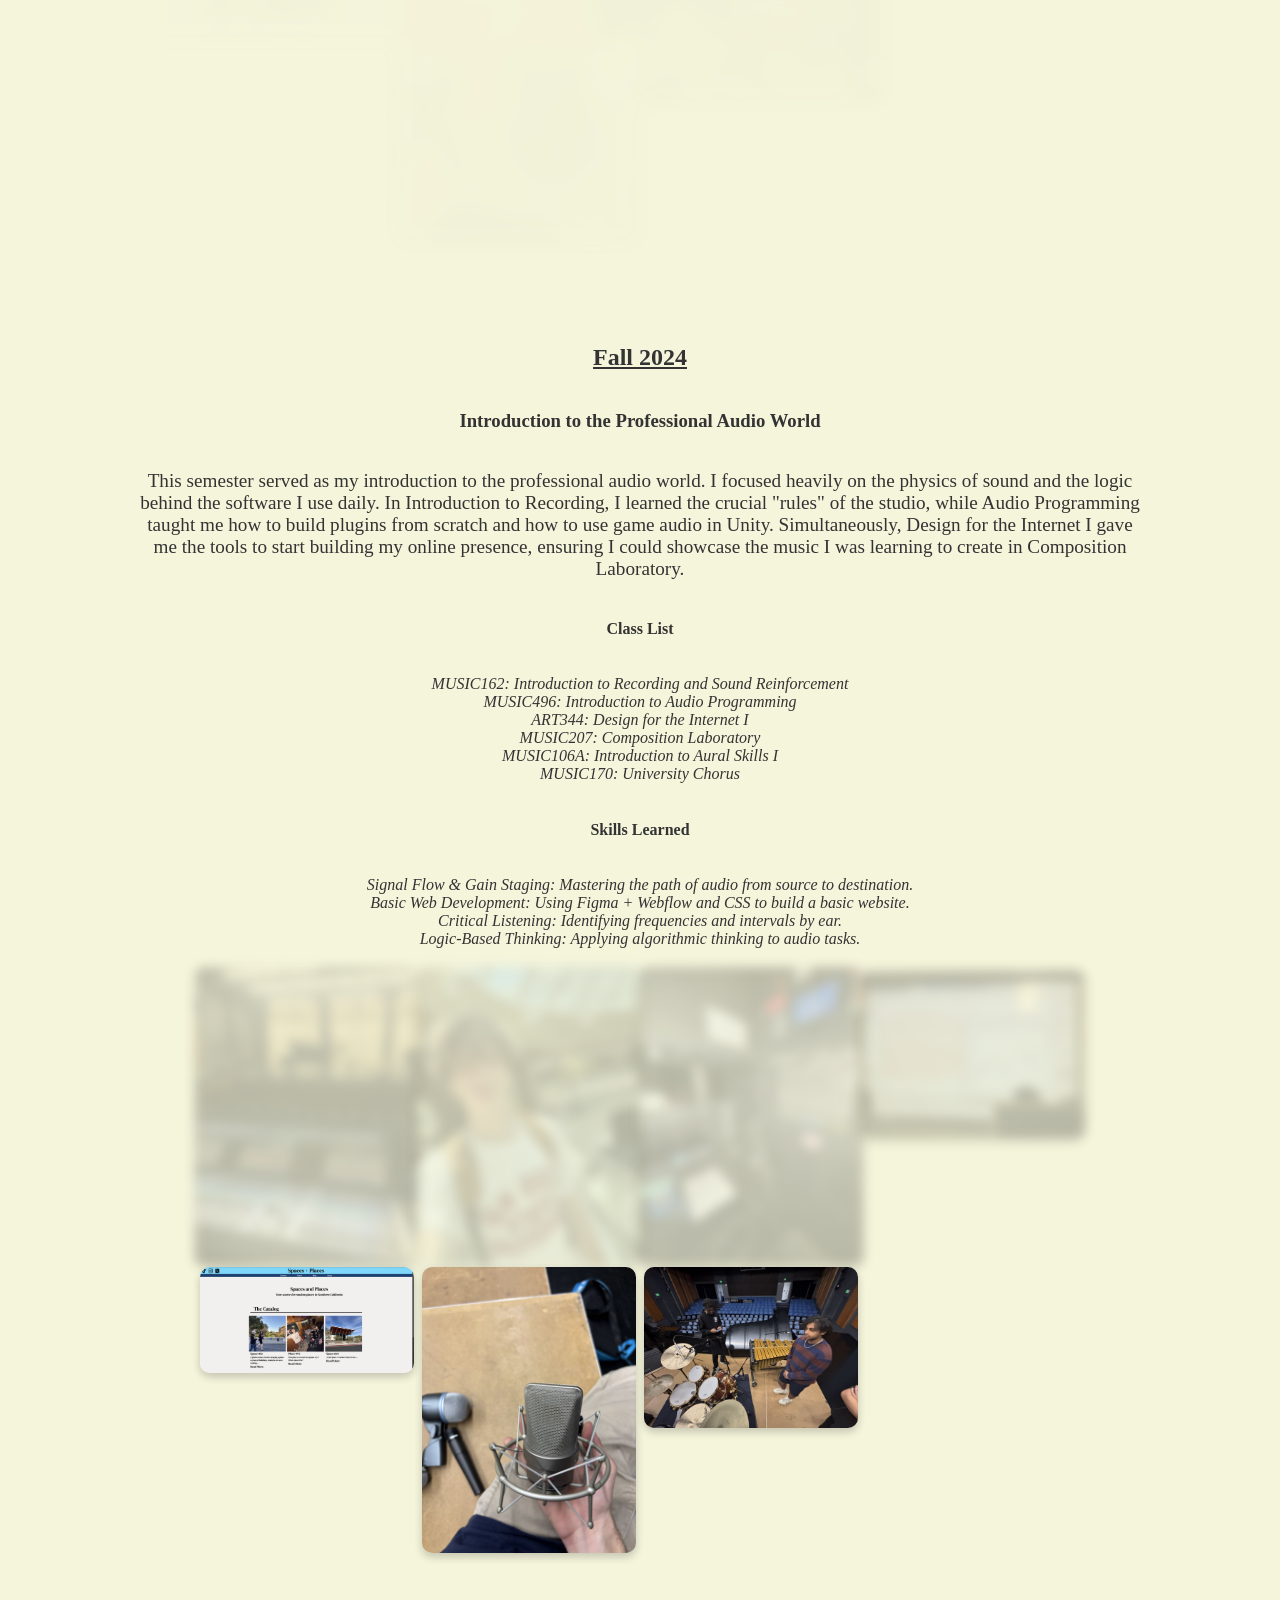
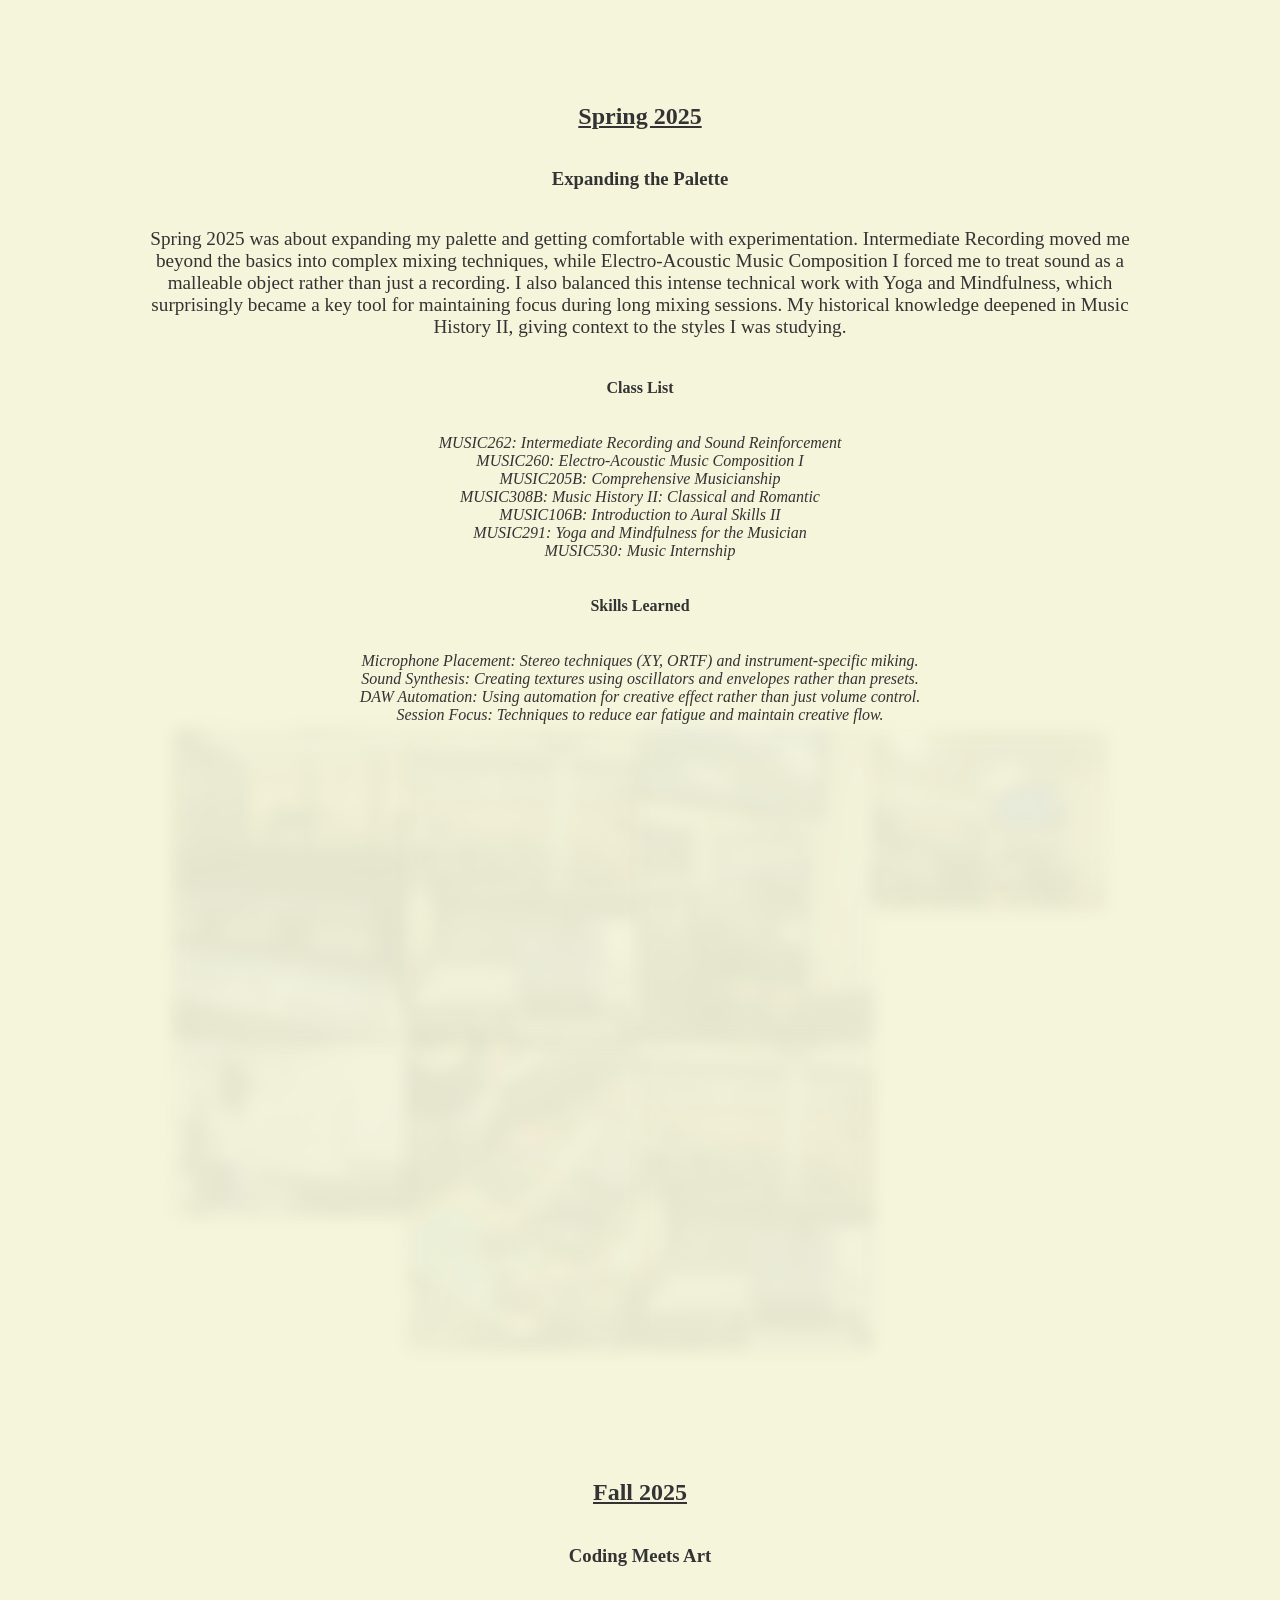
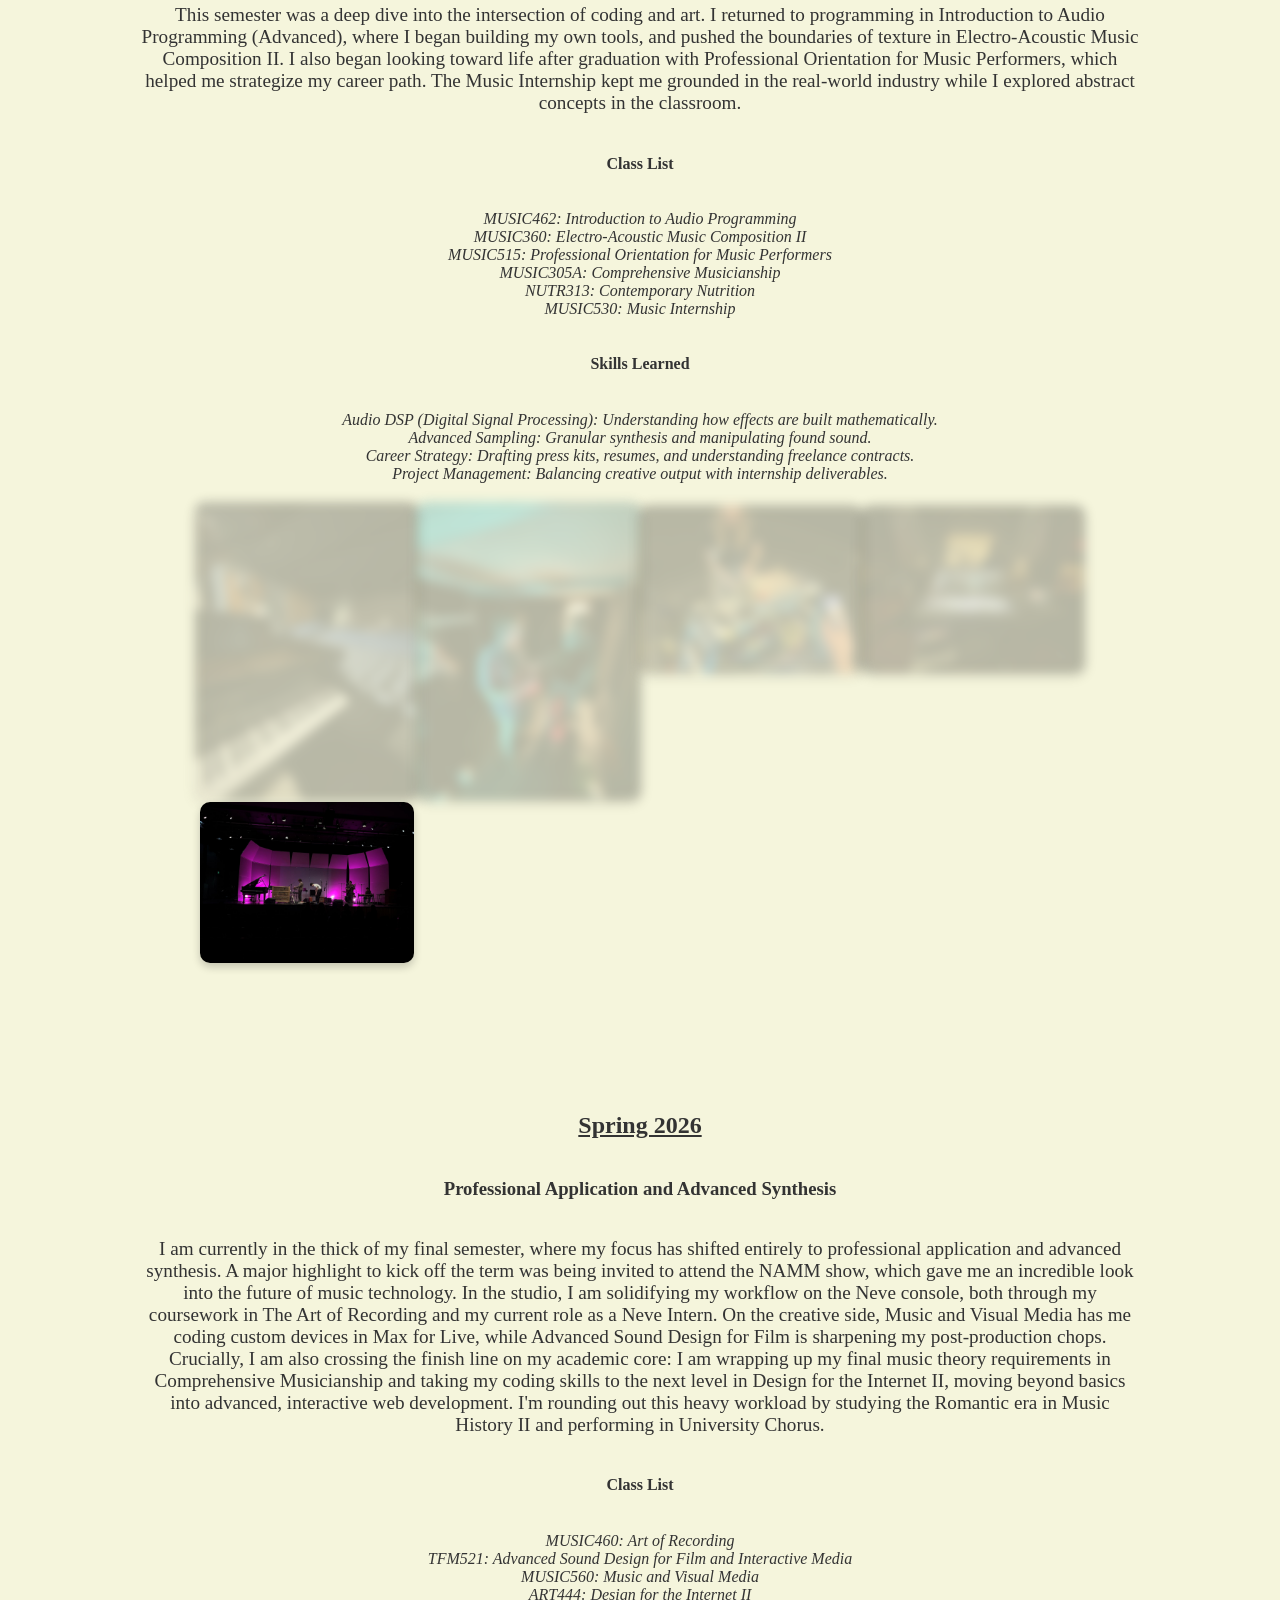
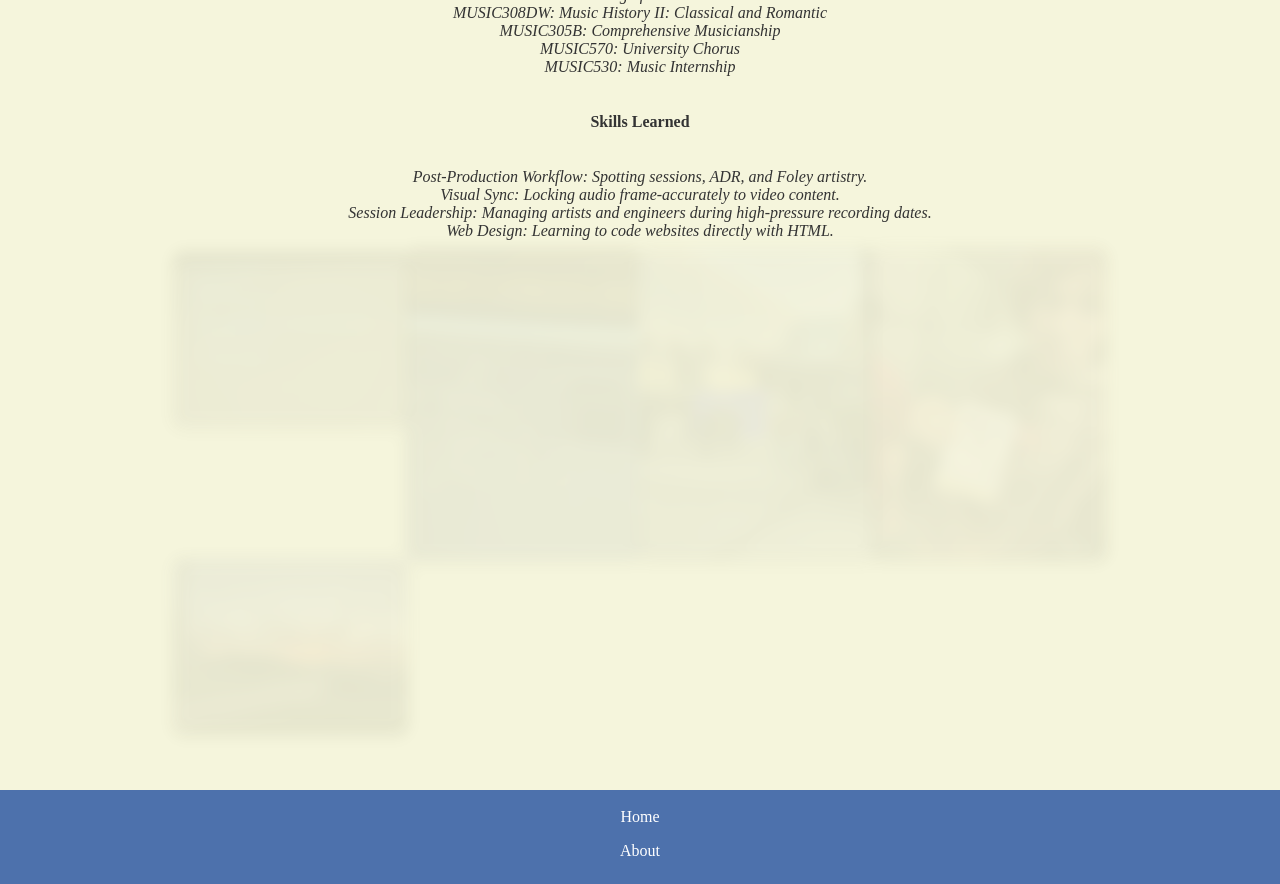
==== commit 0b2a2c22: "fixes" ====
--- a/index.html
+++ b/index.html
@@ -76,11 +76,10 @@
 <!-- FIRST SECTION --> 
 <section id="section-1">
   <div class="semester">
-    <h2>Fall 2023</h2>
-    <h3>Advanced Musical Concepts</h3>
+    <h2>Fall 2023 - Advanced Musical Concepts</h2>
     <p>Fall 2023 marked a transition into advanced musical concepts. In Theory III and Musicianship III, I moved beyond basic diatonic harmony into chromaticism and complex forms, which sharpened my analytical ears—a crucial skill for any producer. I balanced this academic rigor with active performance, taking Applied Music to refine my individual technique and College Choir to maintain my ensemble skills.</p>
     <h4>Class List</h4>
-    <ul>
+    <ul class="class-list">
       <li>MUS A280: Theory 3</li>
       <li>MUS A281: Musicianship 3</li>
       <li>MUS A290: Applied Music</li>
--- a/css/styles.css
+++ b/css/styles.css
@@ -59,8 +59,8 @@
     max-width: 1000px;
 }
 .pfp {
-    width: 30%;
-    height: 30%;
+    width: 20%;
+    height: 20%;
     border-radius: 10px;
 }
 .semester {
@@ -76,6 +76,7 @@
 }
 h2 {
     font-size: 1.5em;
+    text-decoration: underline;
 }
 p {
     font-size: 1.2em;
@@ -145,6 +146,7 @@
 .gallery img:hover {
     transform: scale(1.2);
     transition: transform 0.1s ease-in-out;
+    z-index: 4000;
 }
 .button-container {
     background-color: #000000;
@@ -409,7 +411,7 @@
 }
 
 .semester p{
-max-width: 600px;
+
 }
 
 .gallery .fade-in.visible {
@@ -437,8 +439,6 @@
 }
 
 a,
-p,
-
 html {
 	height: 100%;
 }
@@ -672,7 +672,7 @@
   white-space: nowrap;
   overflow: hidden;
   border-right: 3px solid;
-  font-size: clamp(0.9rem, 3.8vw, 2rem);
+  font-size: 1.2em;
   font-style: italic;
   animation: blink 0.5s step-end infinite alternate;
 }
@@ -692,4 +692,14 @@
   position: absolute;
   bottom: 0;
   padding: 20px;
-}+}
+
+ul.class-list {
+  display: grid;
+  grid-template-columns: repeat(auto-fit, minmax(200px, 1fr));
+  gap: 20px;
+  list-style-type: none;
+  padding: 0;
+
+  width: 100%;
+    }
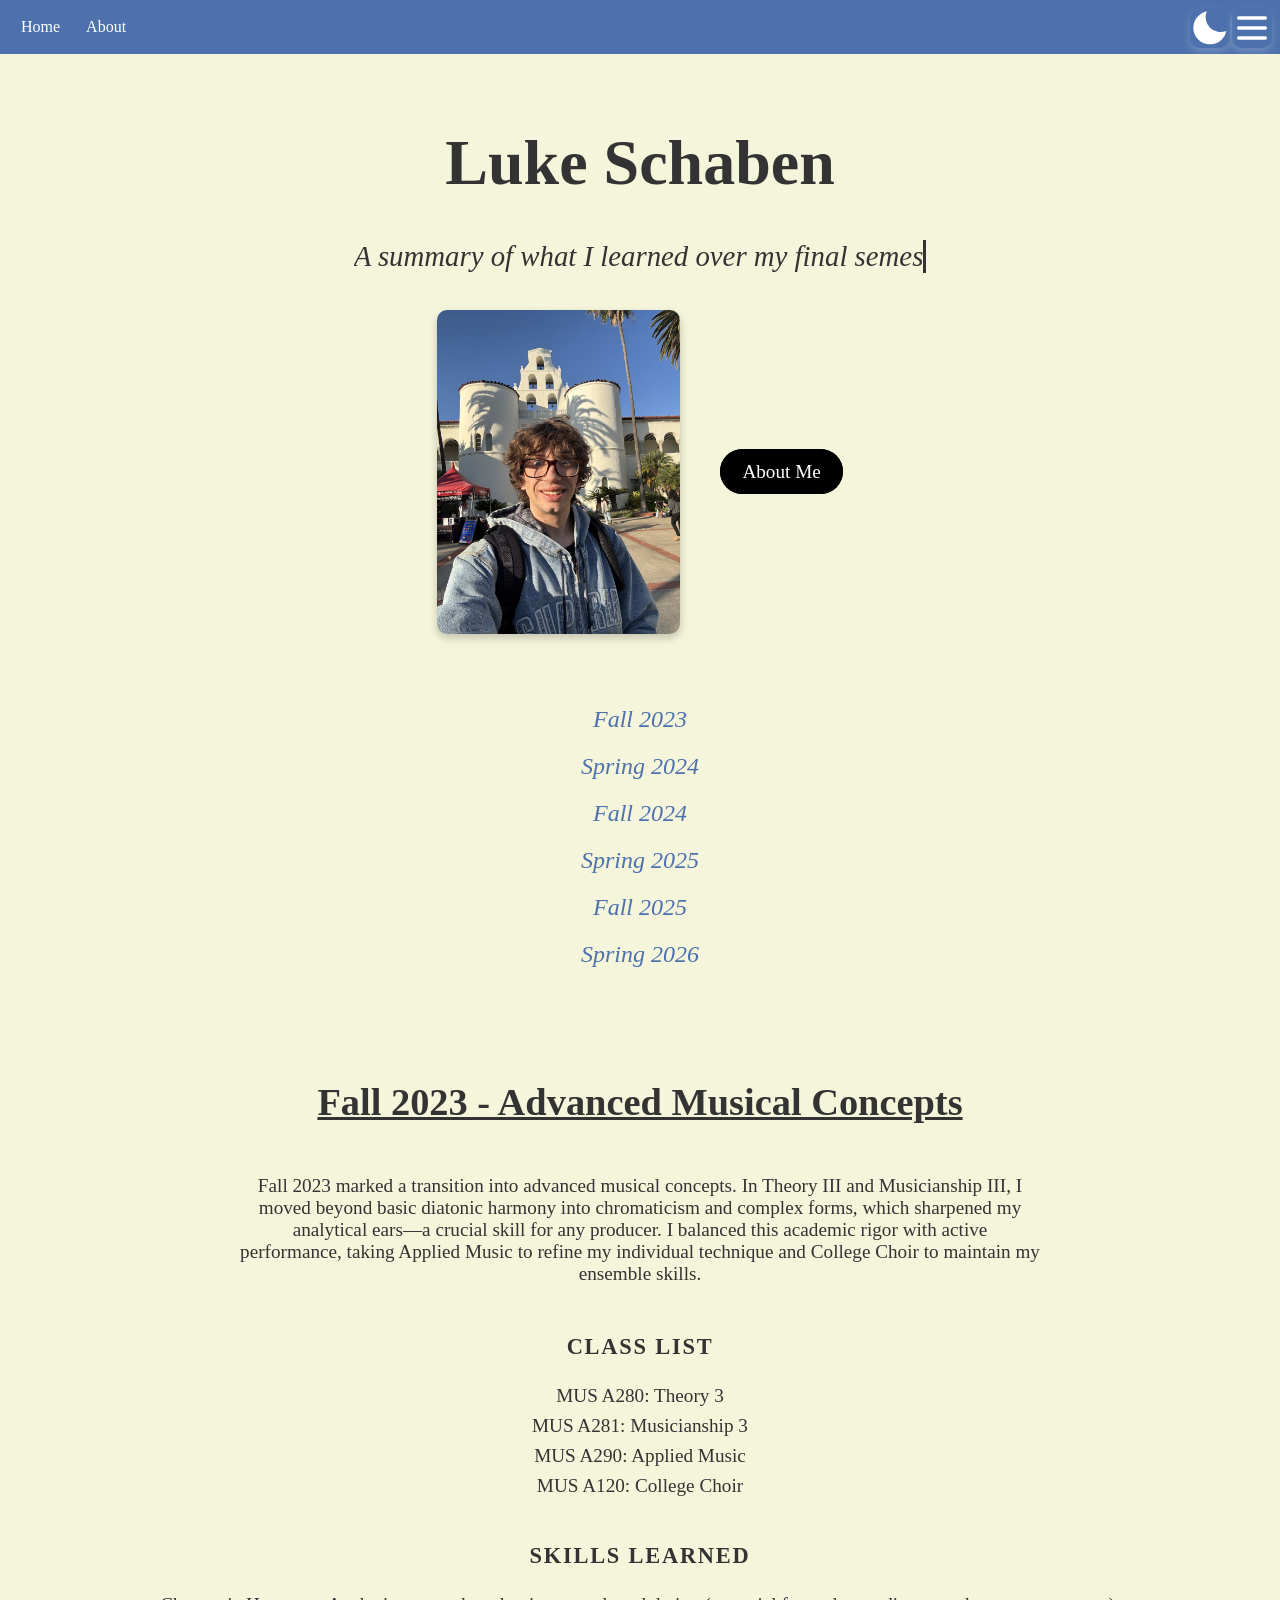
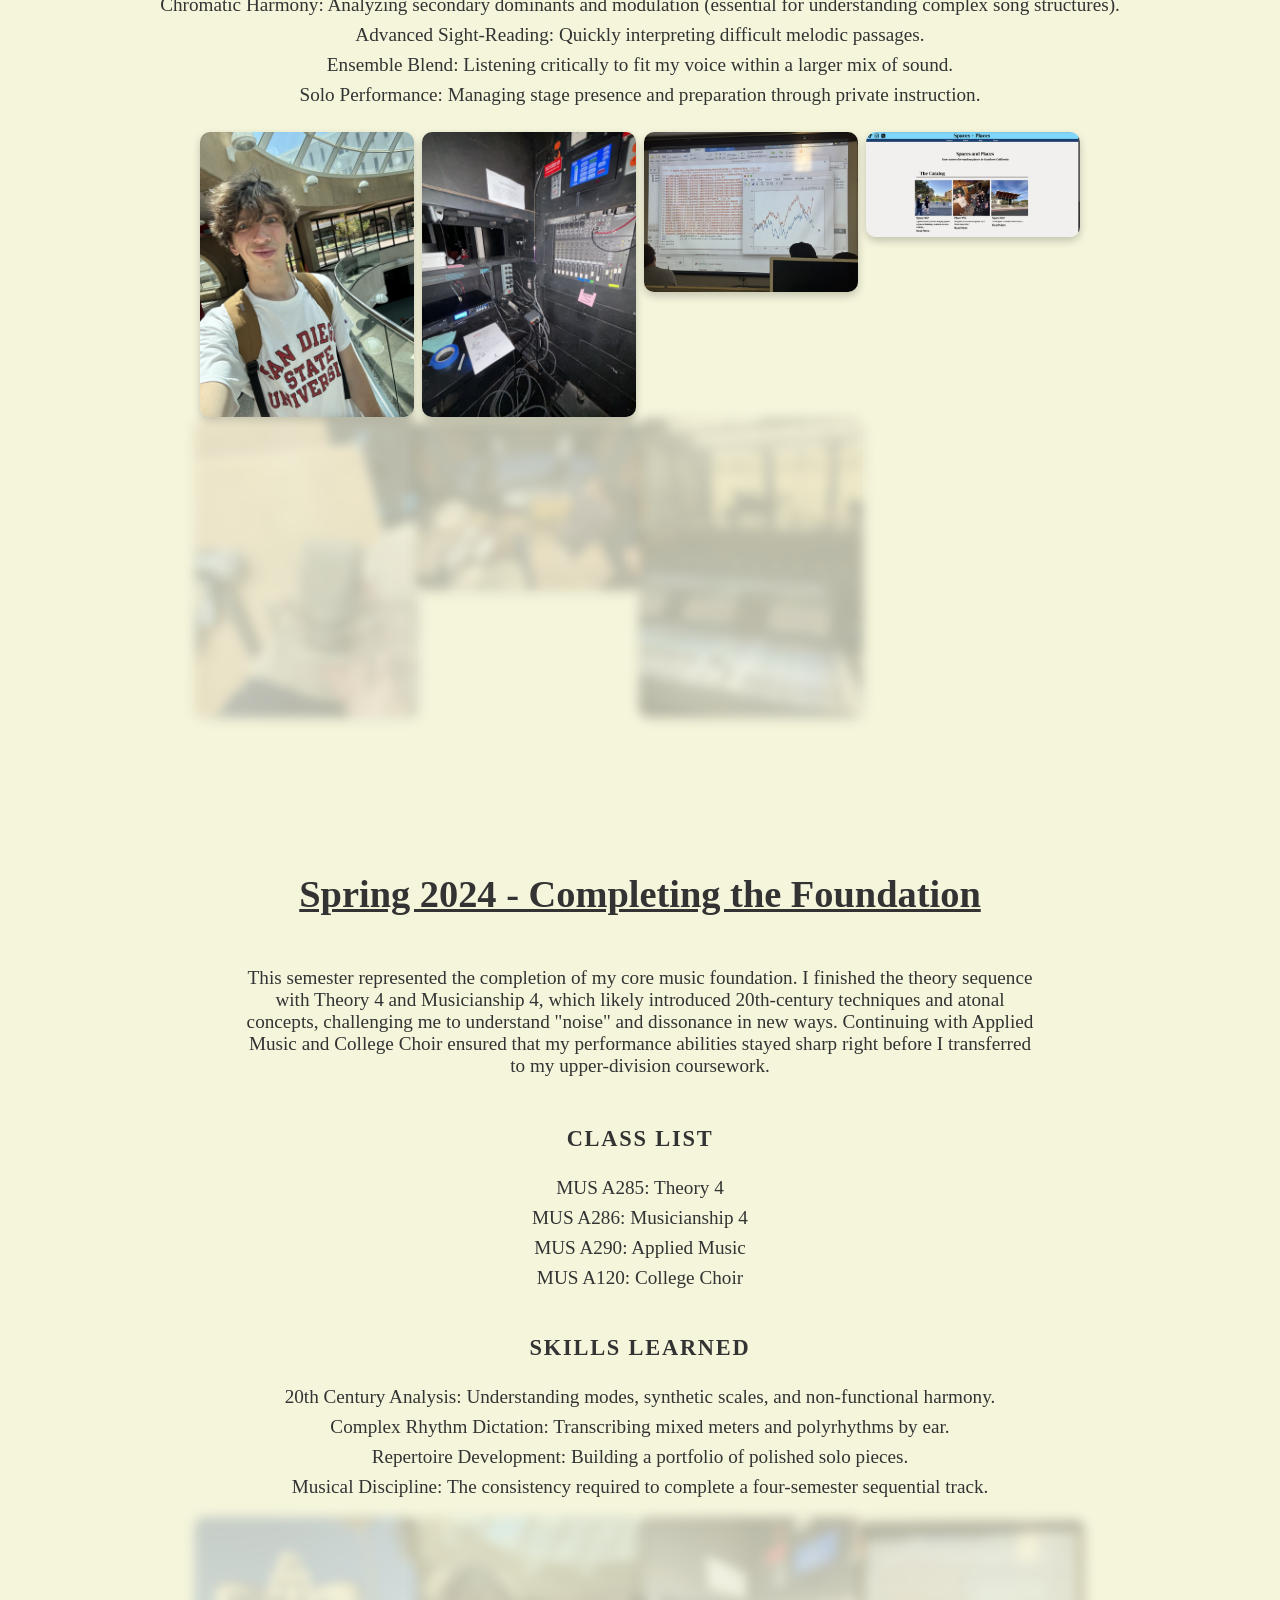
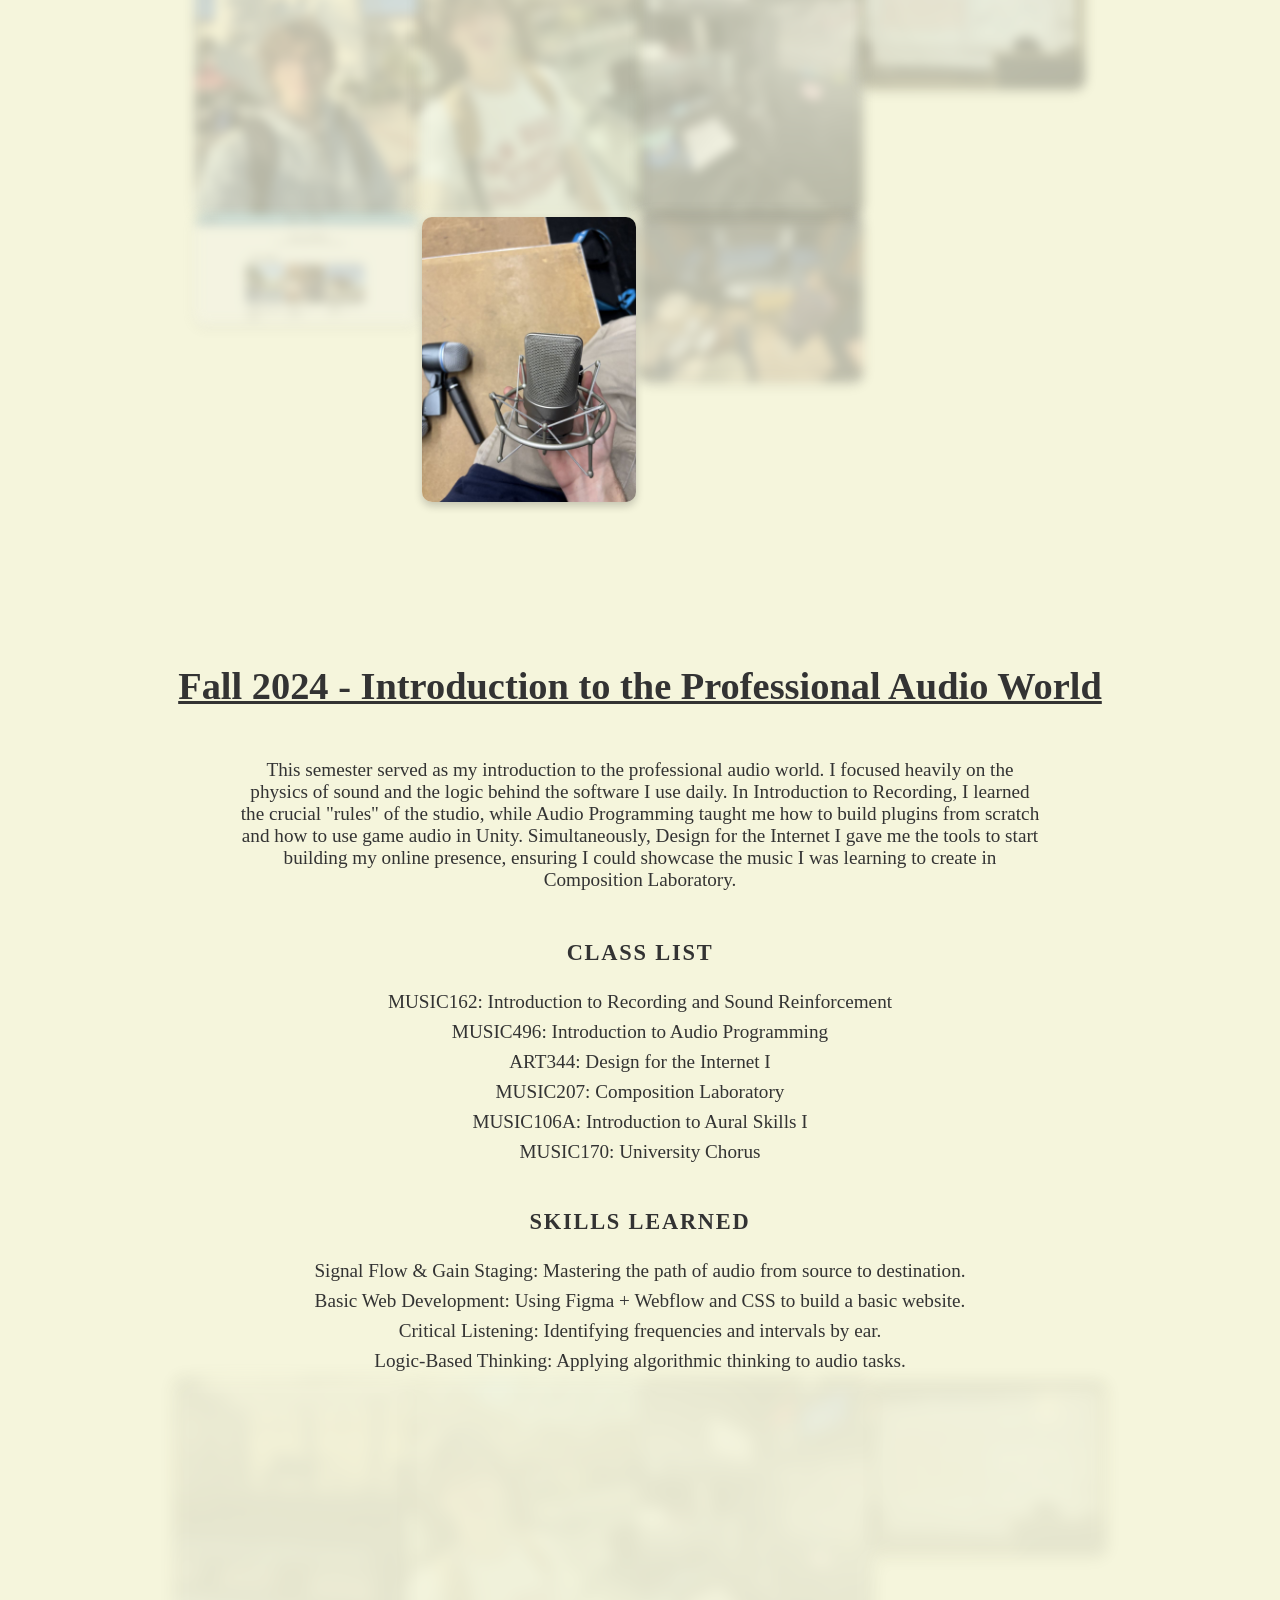
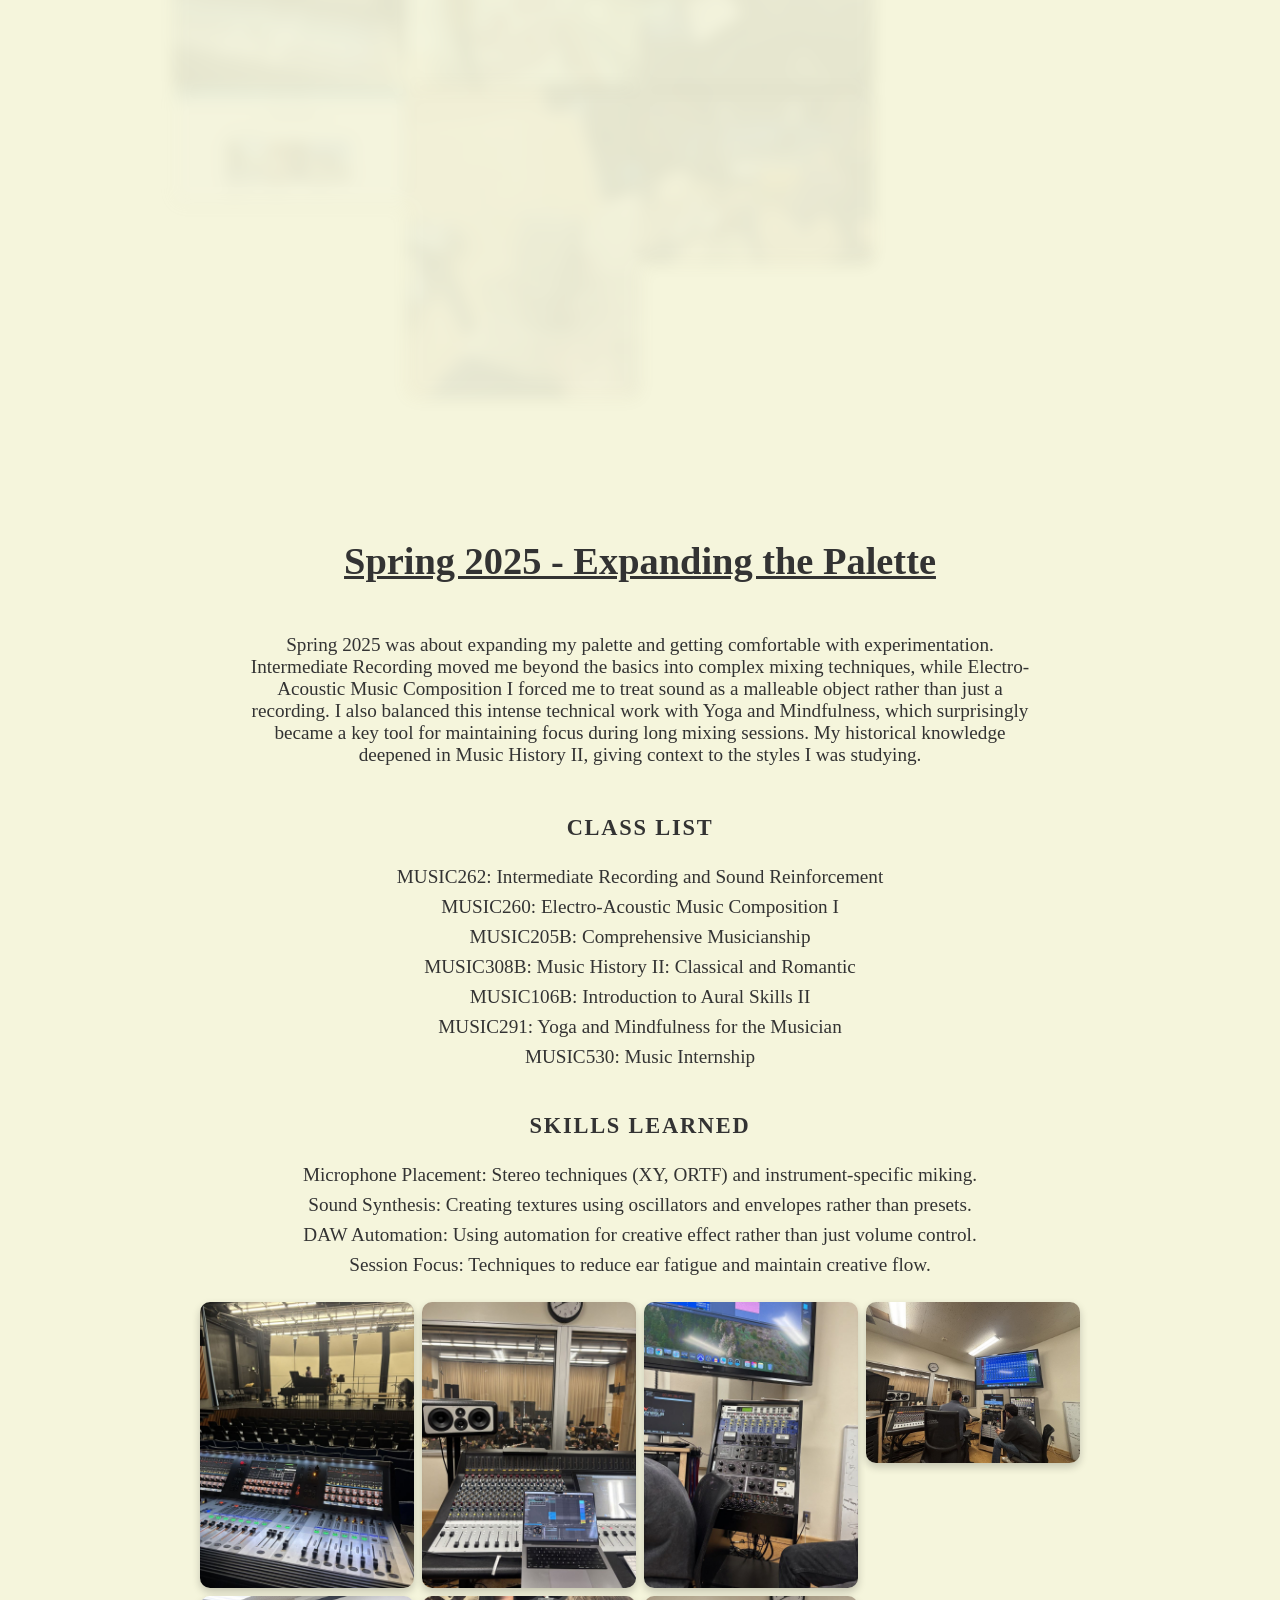
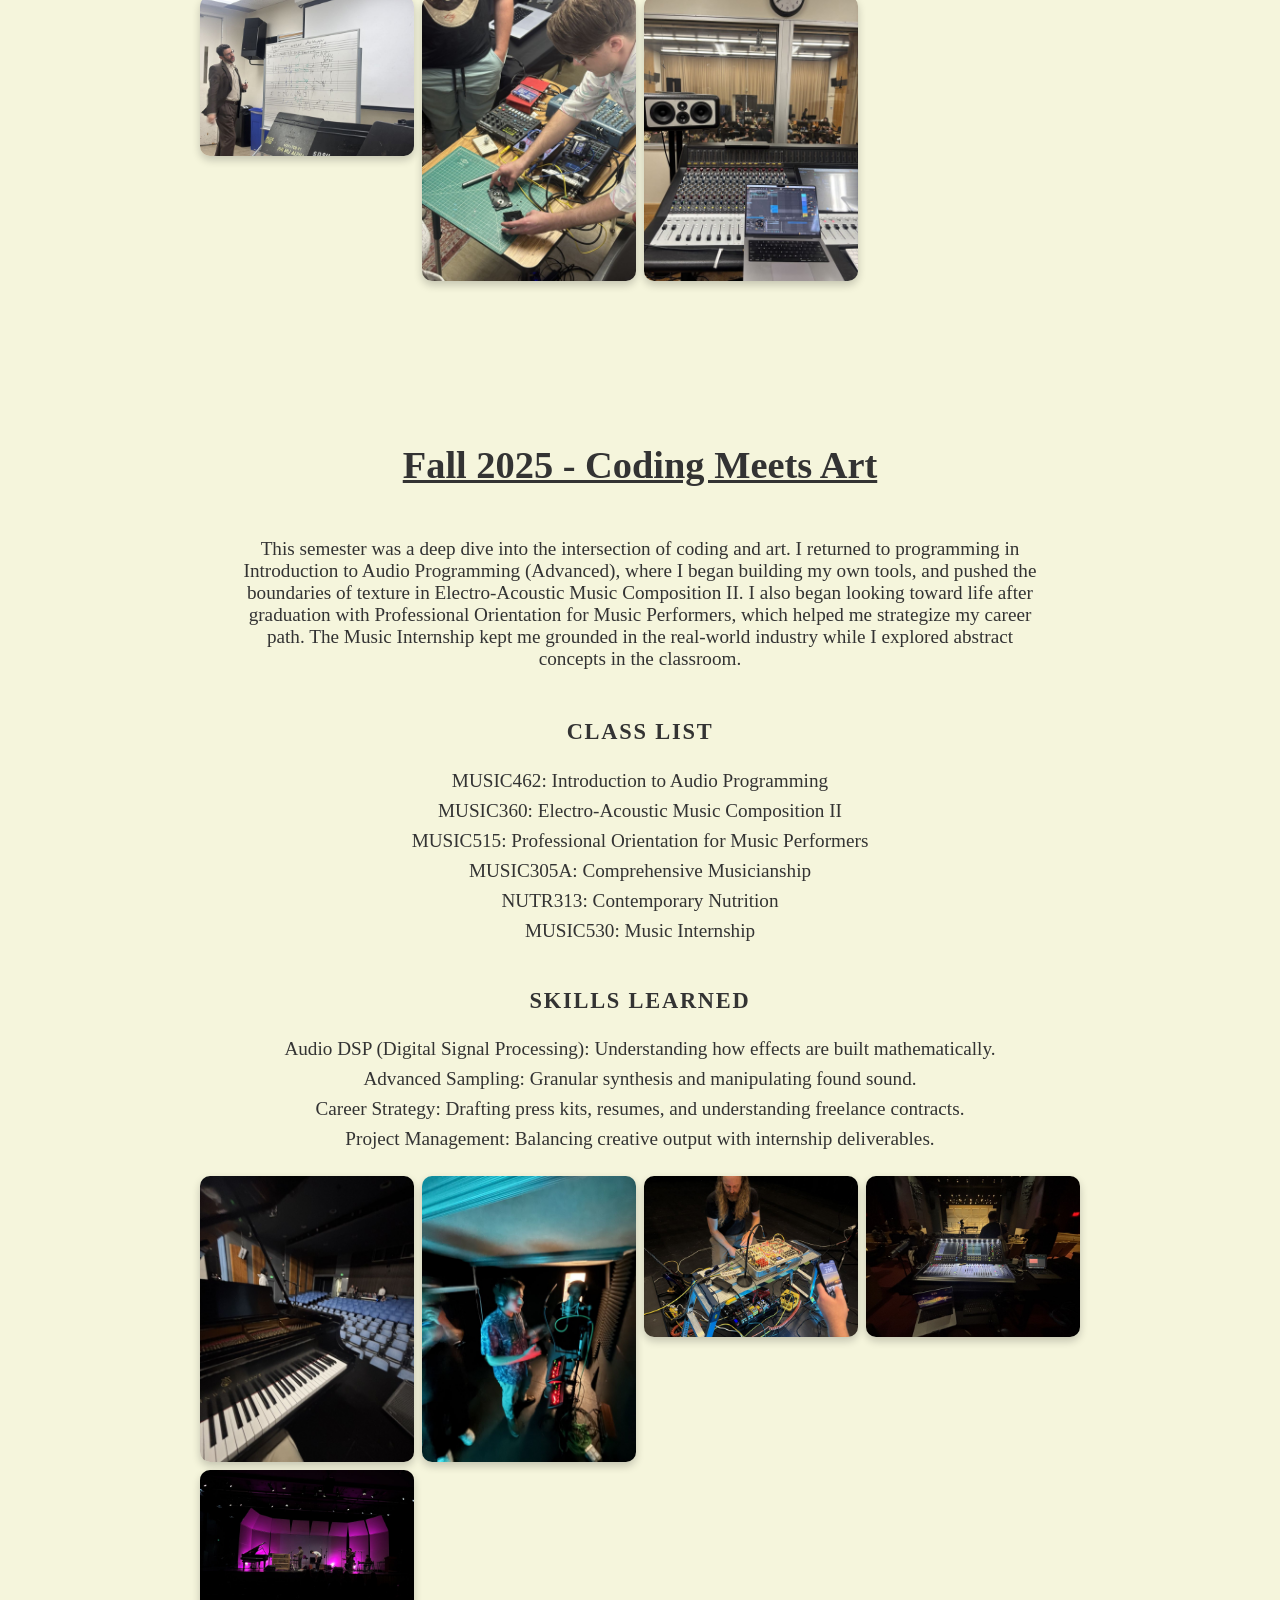
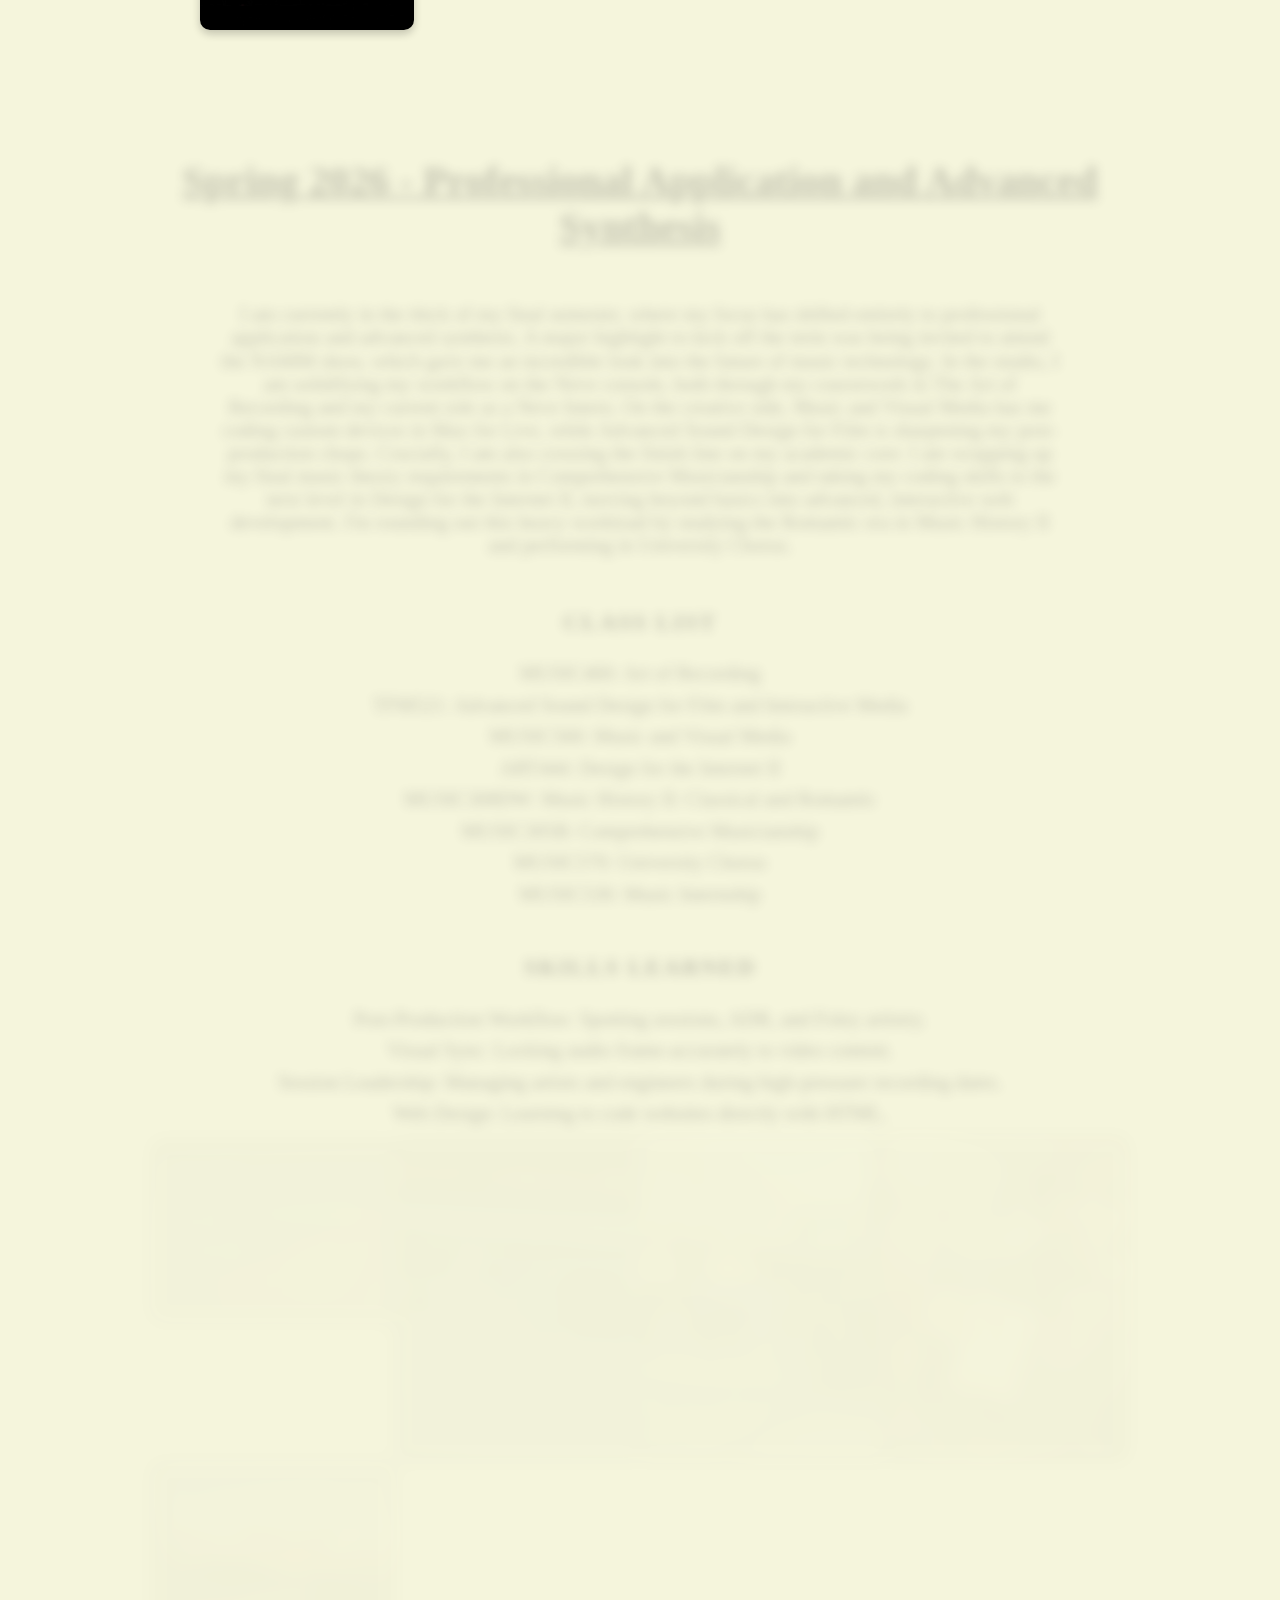
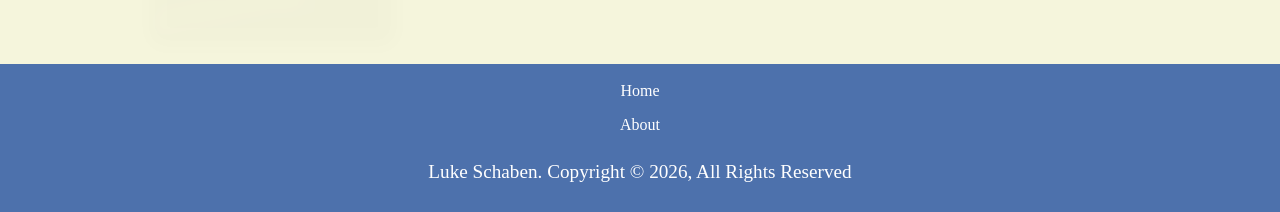
==== commit 14d8d450: "fixes" ====
--- a/index.html
+++ b/index.html
@@ -46,7 +46,7 @@
   </div>
    <div class="wrapper">
     <div class="typing-demo">
-    Welcome to everything I've learned in college.
+   A summary of what I learned over my final semesters.
     </div>
 </div>
     <!-- <h2>A summary of what I’ve learned over the past few semesters.</h2> -->
@@ -108,8 +108,7 @@
 <!-- SECOND SECTION -->  
 <section id="section-2">
   <div class="semester">
-    <h2>Spring 2024</h2>
-    <h3>Completing the Foundation</h3>
+    <h2>Spring 2024 - Completing the Foundation</h2>
     <p>This semester represented the completion of my core music foundation. I finished the theory sequence with Theory 4 and Musicianship 4, which likely introduced 20th-century techniques and atonal concepts, challenging me to understand "noise" and dissonance in new ways. Continuing with Applied Music and College Choir ensured that my performance abilities stayed sharp right before I transferred to my upper-division coursework.</p>
     <h4>Class List</h4>
     <ul>
@@ -141,8 +140,7 @@
 <!-- THIRD SECTION -->  
 <section id="section-3">
   <div class="semester">
-    <h2>Fall 2024</h2>
-    <h3>Introduction to the Professional Audio World</h3>
+    <h2>Fall 2024 - Introduction to the Professional Audio World</h2>
     <p>This semester served as my introduction to the professional audio world. I focused heavily on the physics of sound and the logic behind the software I use daily. In Introduction to Recording, I learned the crucial "rules" of the studio, while Audio Programming taught me how to build plugins from scratch and how to use game audio in Unity. Simultaneously, Design for the Internet I gave me the tools to start building my online presence, ensuring I could showcase the music I was learning to create in Composition Laboratory.</p>
     <h4>Class List</h4>
     <ul>
@@ -176,8 +174,7 @@
 <!-- FOURTH SECTION -->  
 <section id="section-4">
   <div class="semester">
-    <h2>Spring 2025</h2>
-    <h3>Expanding the Palette</h3>
+    <h2>Spring 2025 - Expanding the Palette</h2>
     <p>Spring 2025 was about expanding my palette and getting comfortable with experimentation. Intermediate Recording moved me beyond the basics into complex mixing techniques, while Electro-Acoustic Music Composition I forced me to treat sound as a malleable object rather than just a recording. I also balanced this intense technical work with Yoga and Mindfulness, which surprisingly became a key tool for maintaining focus during long mixing sessions. My historical knowledge deepened in Music History II, giving context to the styles I was studying.</p>
     <h4>Class List</h4>
     <ul>
@@ -212,8 +209,7 @@
 <!-- FIFTH SECTION -->  
 <section id="section-5">
   <div class="semester">
-    <h2>Fall 2025</h2>
-    <h3>Coding Meets Art</h3>
+    <h2>Fall 2025 - Coding Meets Art</h2>
     <p>This semester was a deep dive into the intersection of coding and art. I returned to programming in Introduction to Audio Programming (Advanced), where I began building my own tools, and pushed the boundaries of texture in Electro-Acoustic Music Composition II. I also began looking toward life after graduation with Professional Orientation for Music Performers, which helped me strategize my career path. The Music Internship kept me grounded in the real-world industry while I explored abstract concepts in the classroom.</p>
     <h4>Class List</h4>
     <ul>
@@ -245,8 +241,7 @@
 <!-- SIXTH SECTION -->  
 <section id="section-6">
   <div class="semester">
-    <h2>Spring 2026</h2>
-    <h3>Professional Application and Advanced Synthesis</h3>
+    <h2>Spring 2026 - Professional Application and Advanced Synthesis</h2>
     <p>I am currently in the thick of my final semester, where my focus has shifted entirely to professional application and advanced synthesis. A major highlight to kick off the term was being invited to attend the NAMM show, which gave me an incredible look into the future of music technology. In the studio, I am solidifying my workflow on the Neve console, both through my coursework in The Art of Recording and my current role as a Neve Intern. On the creative side, Music and Visual Media has me coding custom devices in Max for Live, while Advanced Sound Design for Film is sharpening my post-production chops. Crucially, I am also crossing the finish line on my academic core: I am wrapping up my final music theory requirements in Comprehensive Musicianship and taking my coding skills to the next level in Design for the Internet II, moving beyond basics into advanced, interactive web development. I'm rounding out this heavy workload by studying the Romantic era in Music History II and performing in University Chorus.</p>
     <h4>Class List</h4>
     <ul>
--- a/css/styles.css
+++ b/css/styles.css
@@ -75,8 +75,14 @@
     font-size: 3em;
 }
 h2 {
-    font-size: 1.5em;
+    font-size: 2.4em;
     text-decoration: underline;
+}
+h4 {
+    font-size: 1.4em;
+    text-transform: uppercase;
+    letter-spacing: 0.08em;
+    margin-bottom: 0.4em;
 }
 p {
     font-size: 1.2em;
@@ -151,12 +157,18 @@
 .button-container {
     background-color: #000000;
     color: white;
-    border: beige solid 1px;
+    border: 2px solid black;
     padding: 10px 20px;
     border-radius: 10em;
     font-size: 1.2em;
     cursor: pointer;
     text-decoration: none;
+}
+
+.button-container:hover {
+    background-color: white;
+    color: black;
+    border: 2px solid black;
 }
 
 a {
@@ -327,6 +339,7 @@
   pointer-events: none;
   transition: opacity 0.2s ease, visibility 0.2s ease;
   align-content: center;
+  text-decoration: none; !important;
 }
 .dropdowncontent {
   display: flex;
@@ -407,11 +420,12 @@
     margin: 20px;
     font-size: 1.5em;
     align-items: center;
+    text-decoration: none; !important;
 
 }
 
 .semester p{
-
+    max-width: 800px;
 }
 
 .gallery .fade-in.visible {
@@ -672,7 +686,7 @@
   white-space: nowrap;
   overflow: hidden;
   border-right: 3px solid;
-  font-size: 1.2em;
+  font-size: 1.8em;
   font-style: italic;
   animation: blink 0.5s step-end infinite alternate;
 }
@@ -694,12 +708,21 @@
   padding: 20px;
 }
 
-ul.class-list {
-  display: grid;
-  grid-template-columns: repeat(auto-fit, minmax(200px, 1fr));
-  gap: 20px;
+.semester ul {
+  display: flex;
+  flex-wrap: wrap;
+  gap: 8px;
+  align-items: center;
+  flex-direction: column;
   list-style-type: none;
   padding: 0;
-
+  text-decoration: none;
+  text-align: center;
   width: 100%;
-    }
+}
+
+.semester ul li {
+  font-style: normal;
+  font-size: 1.2em;
+}
+
